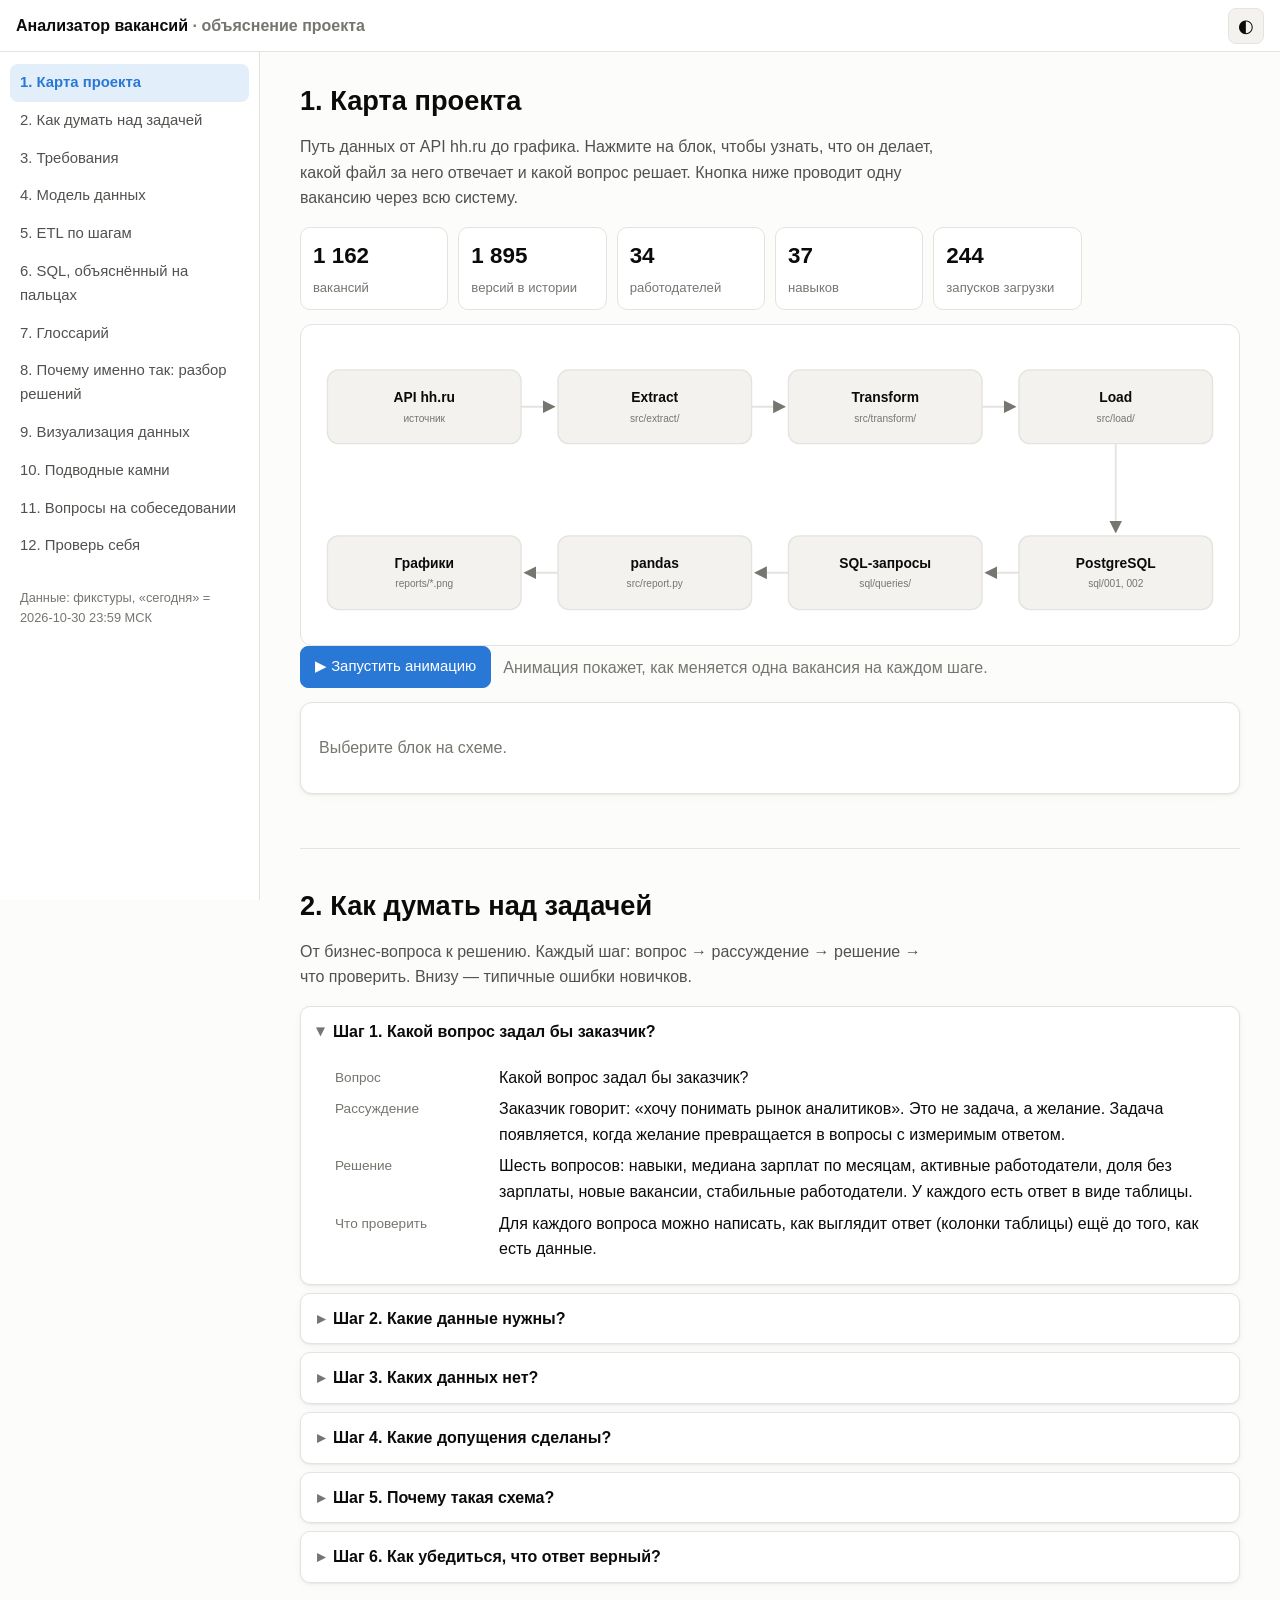
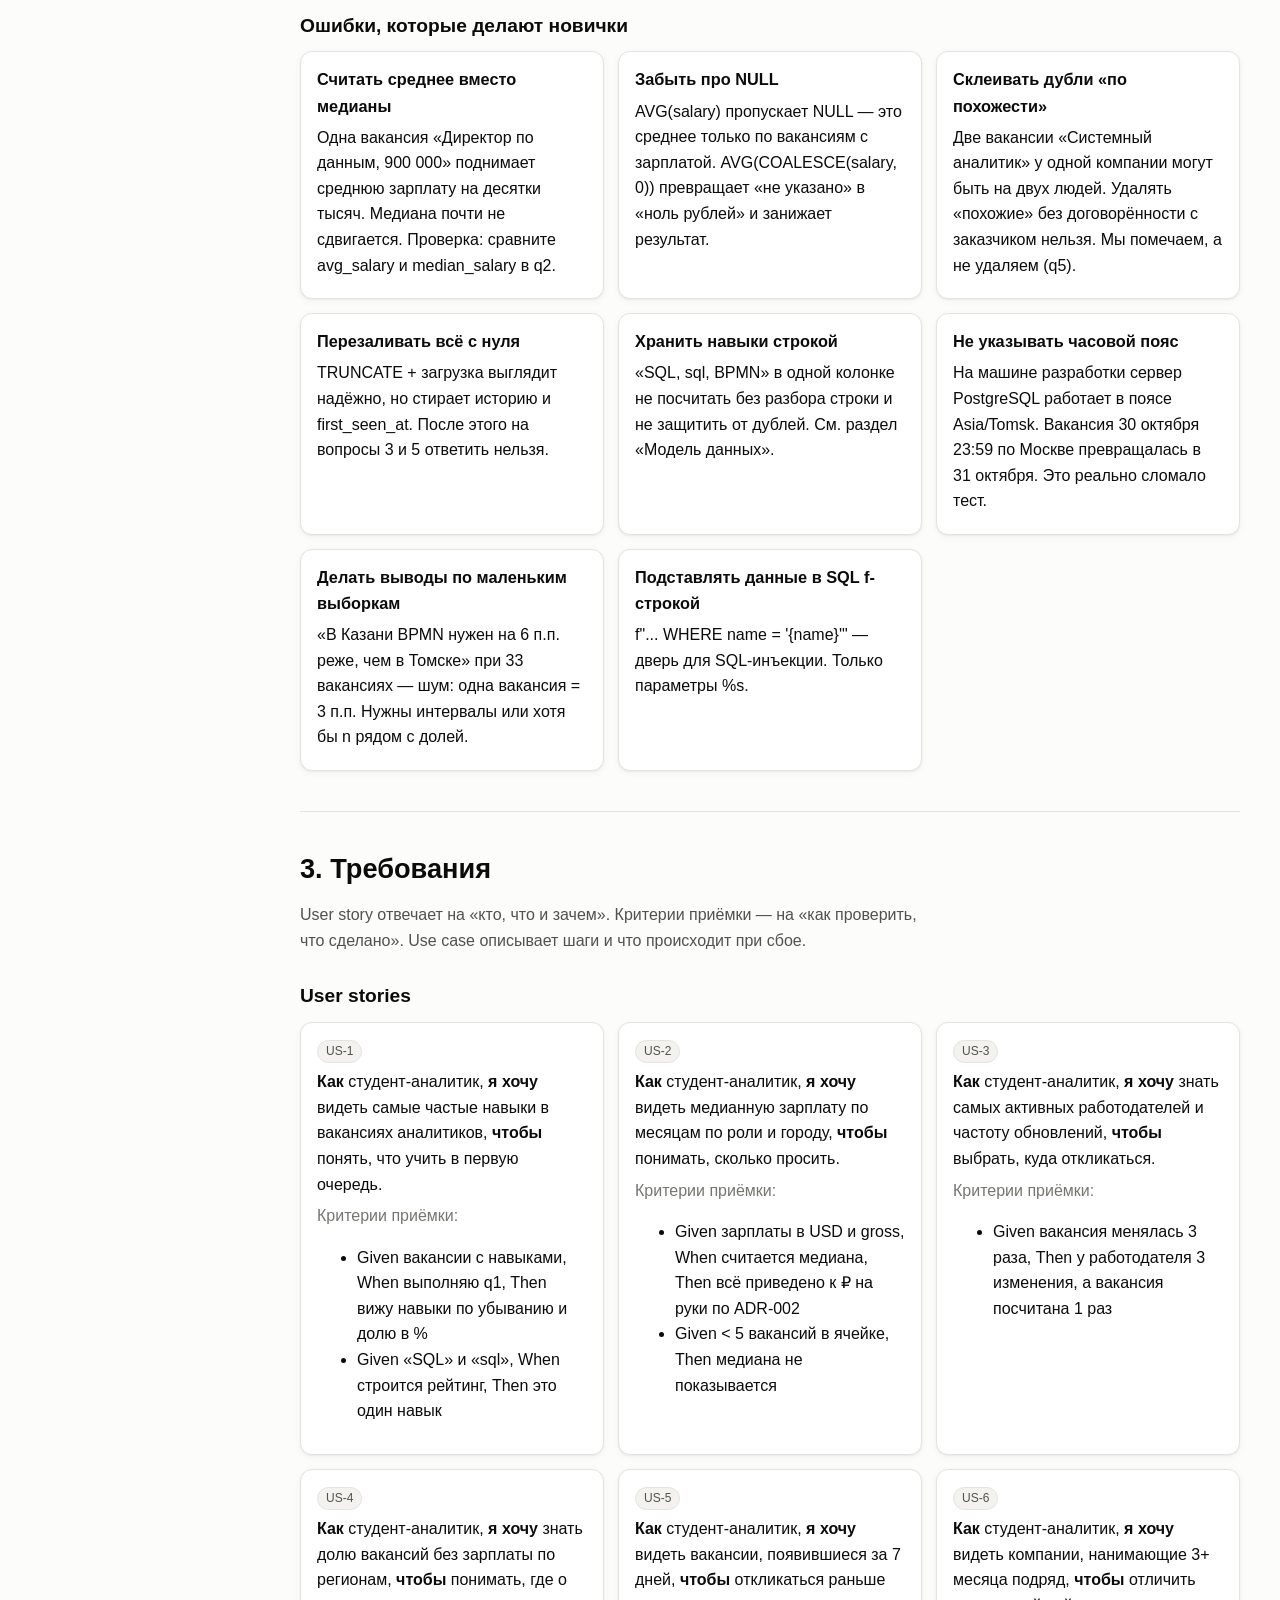
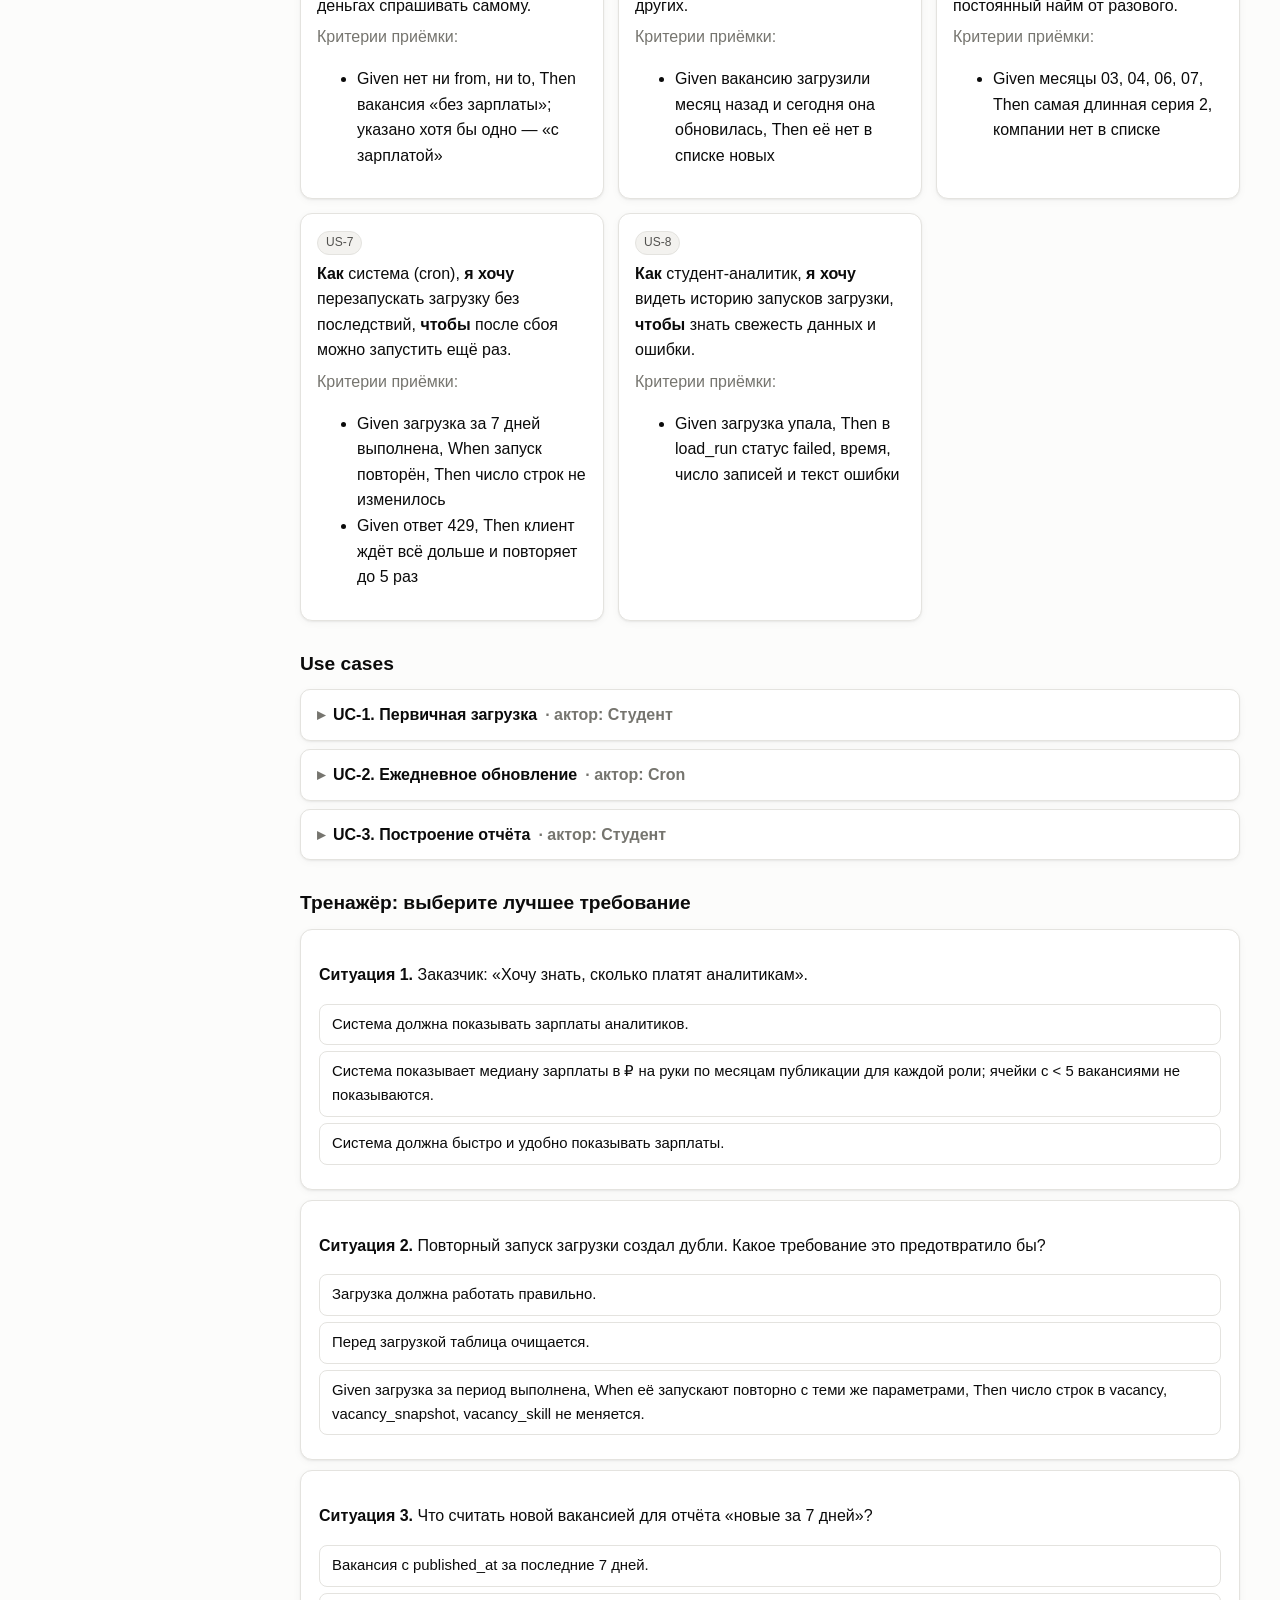
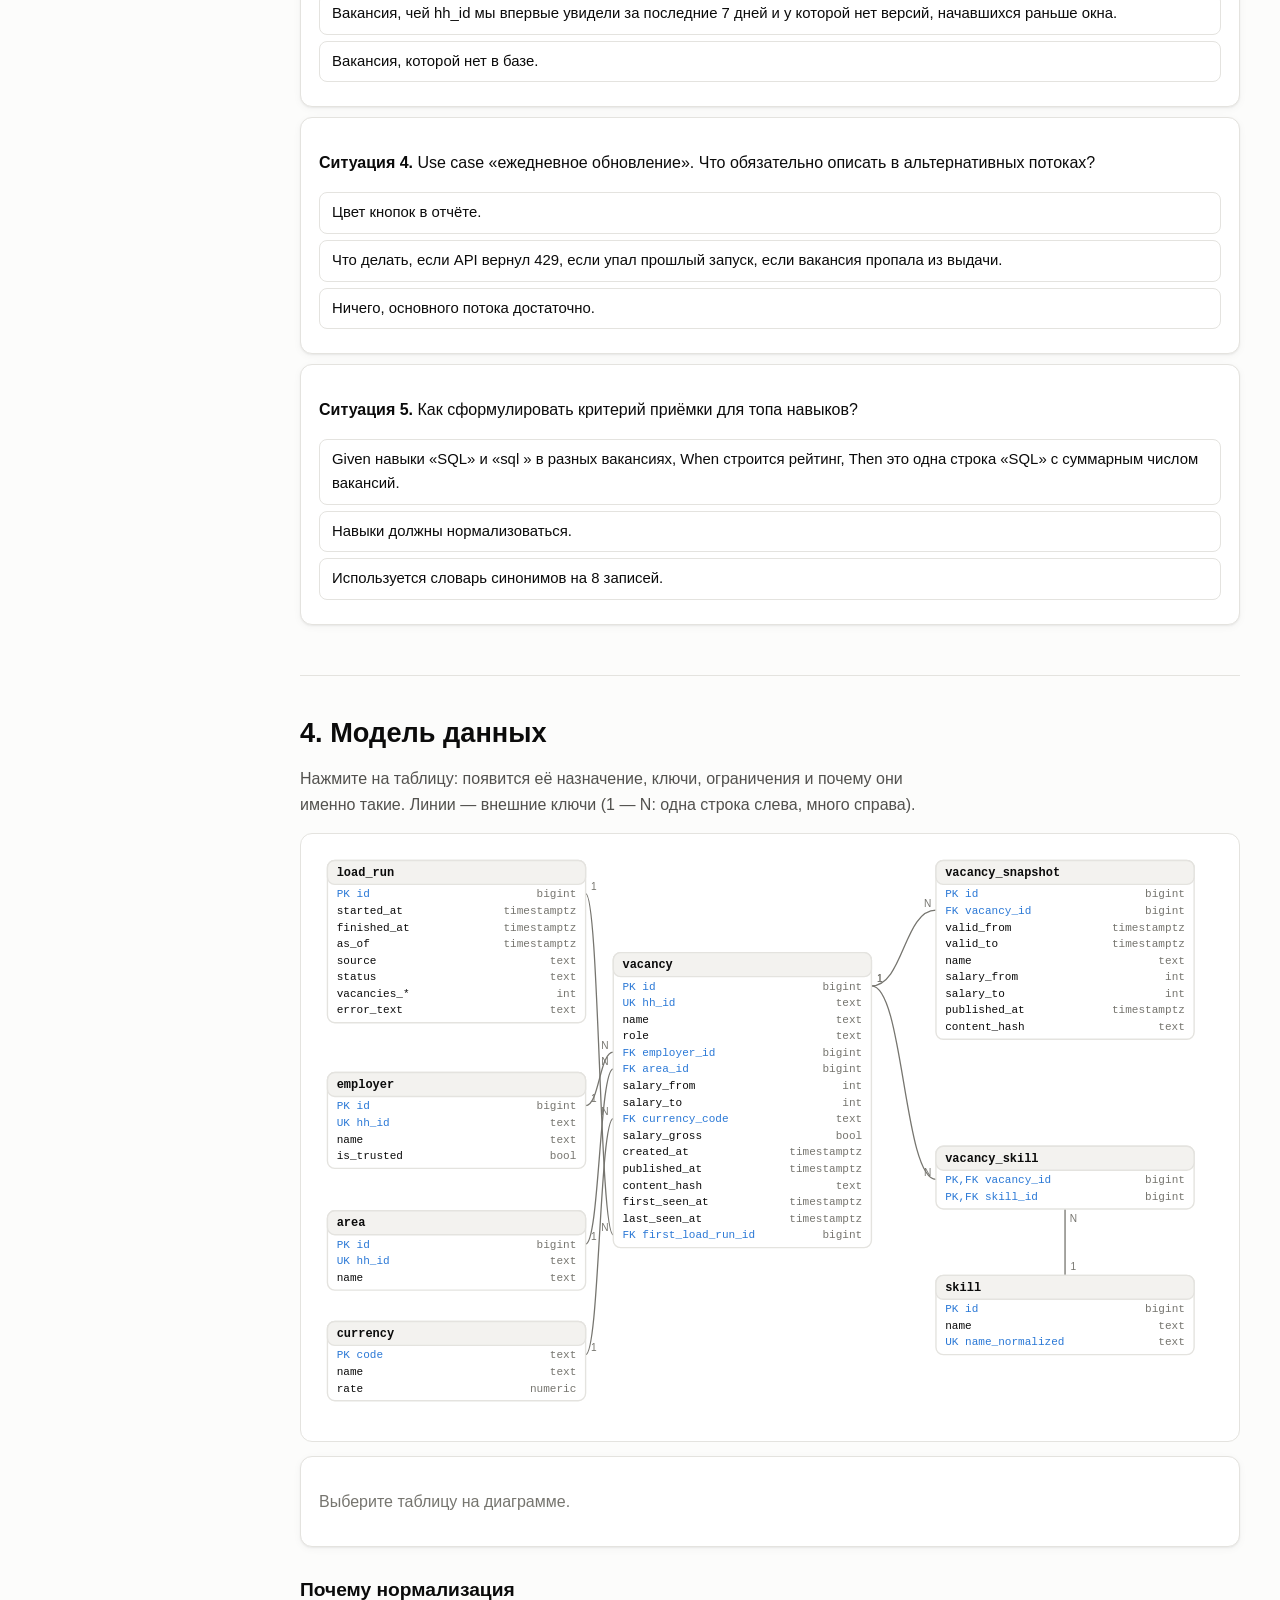
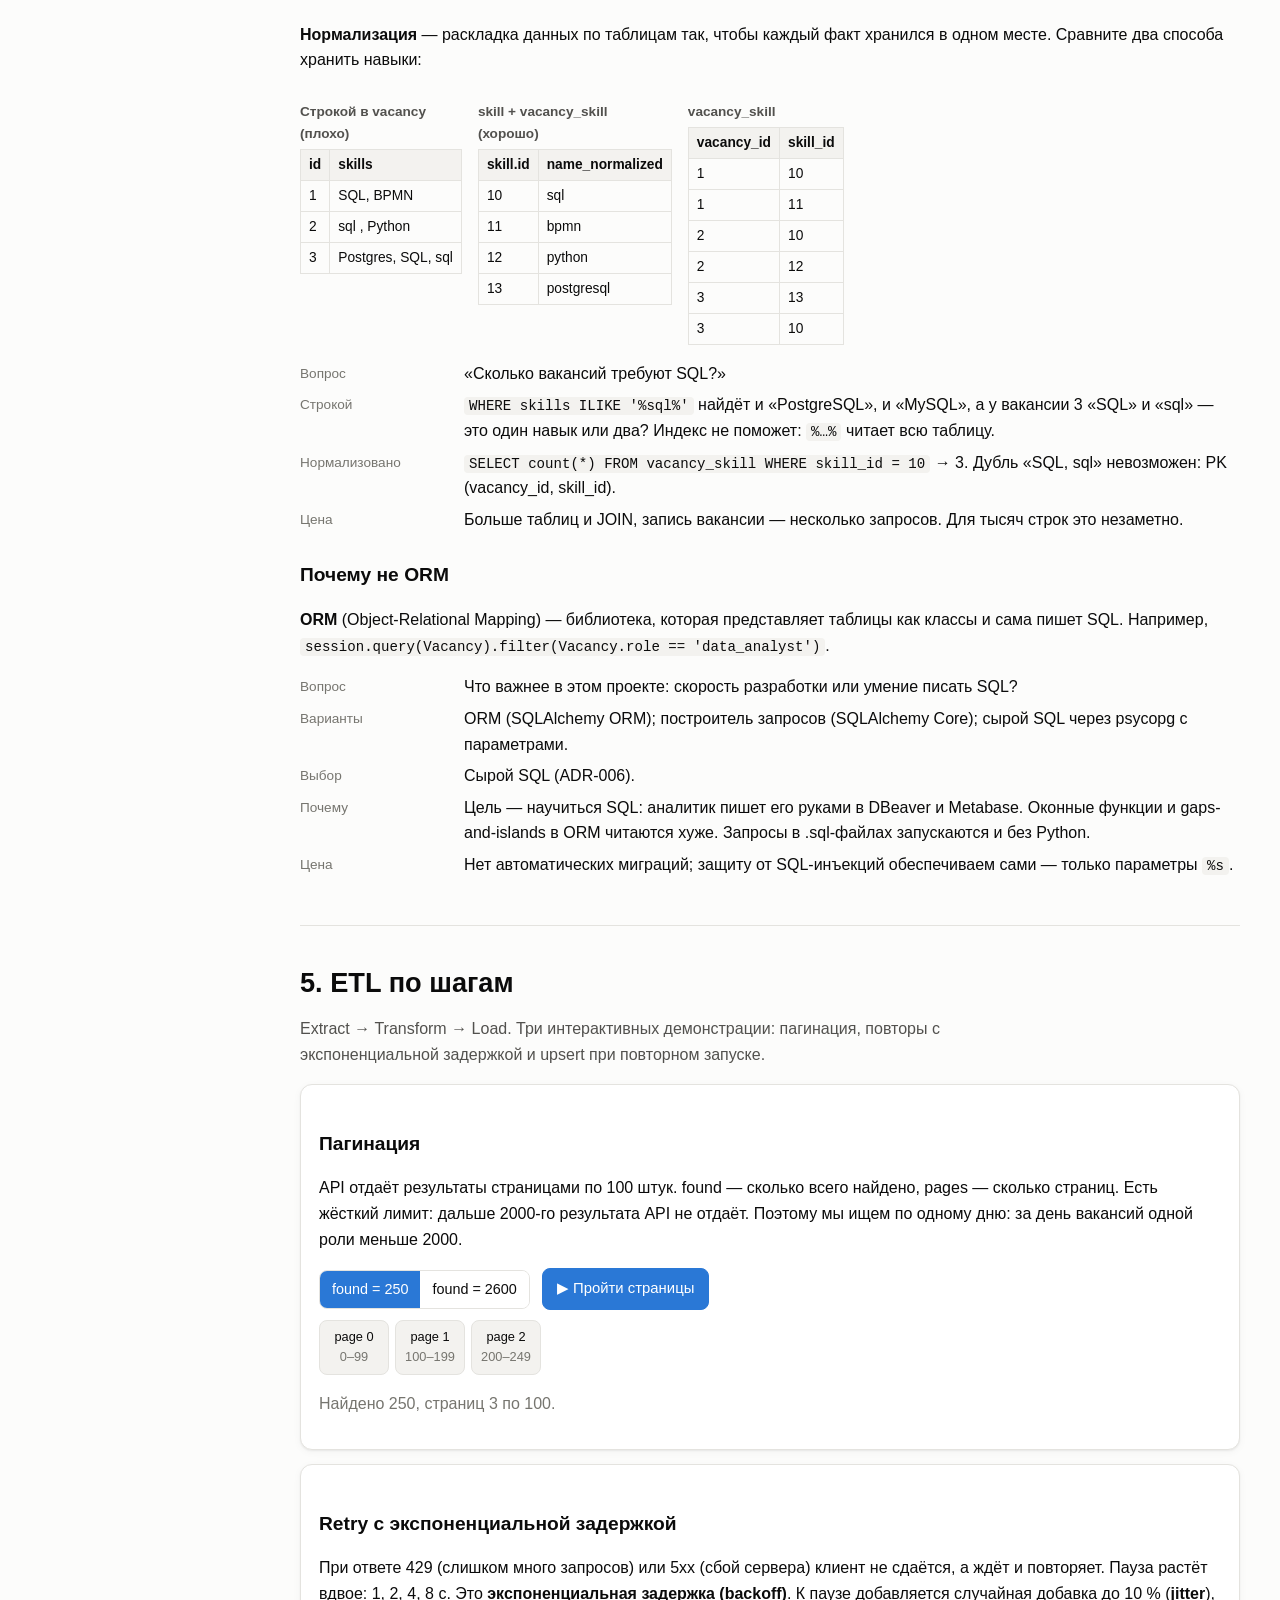
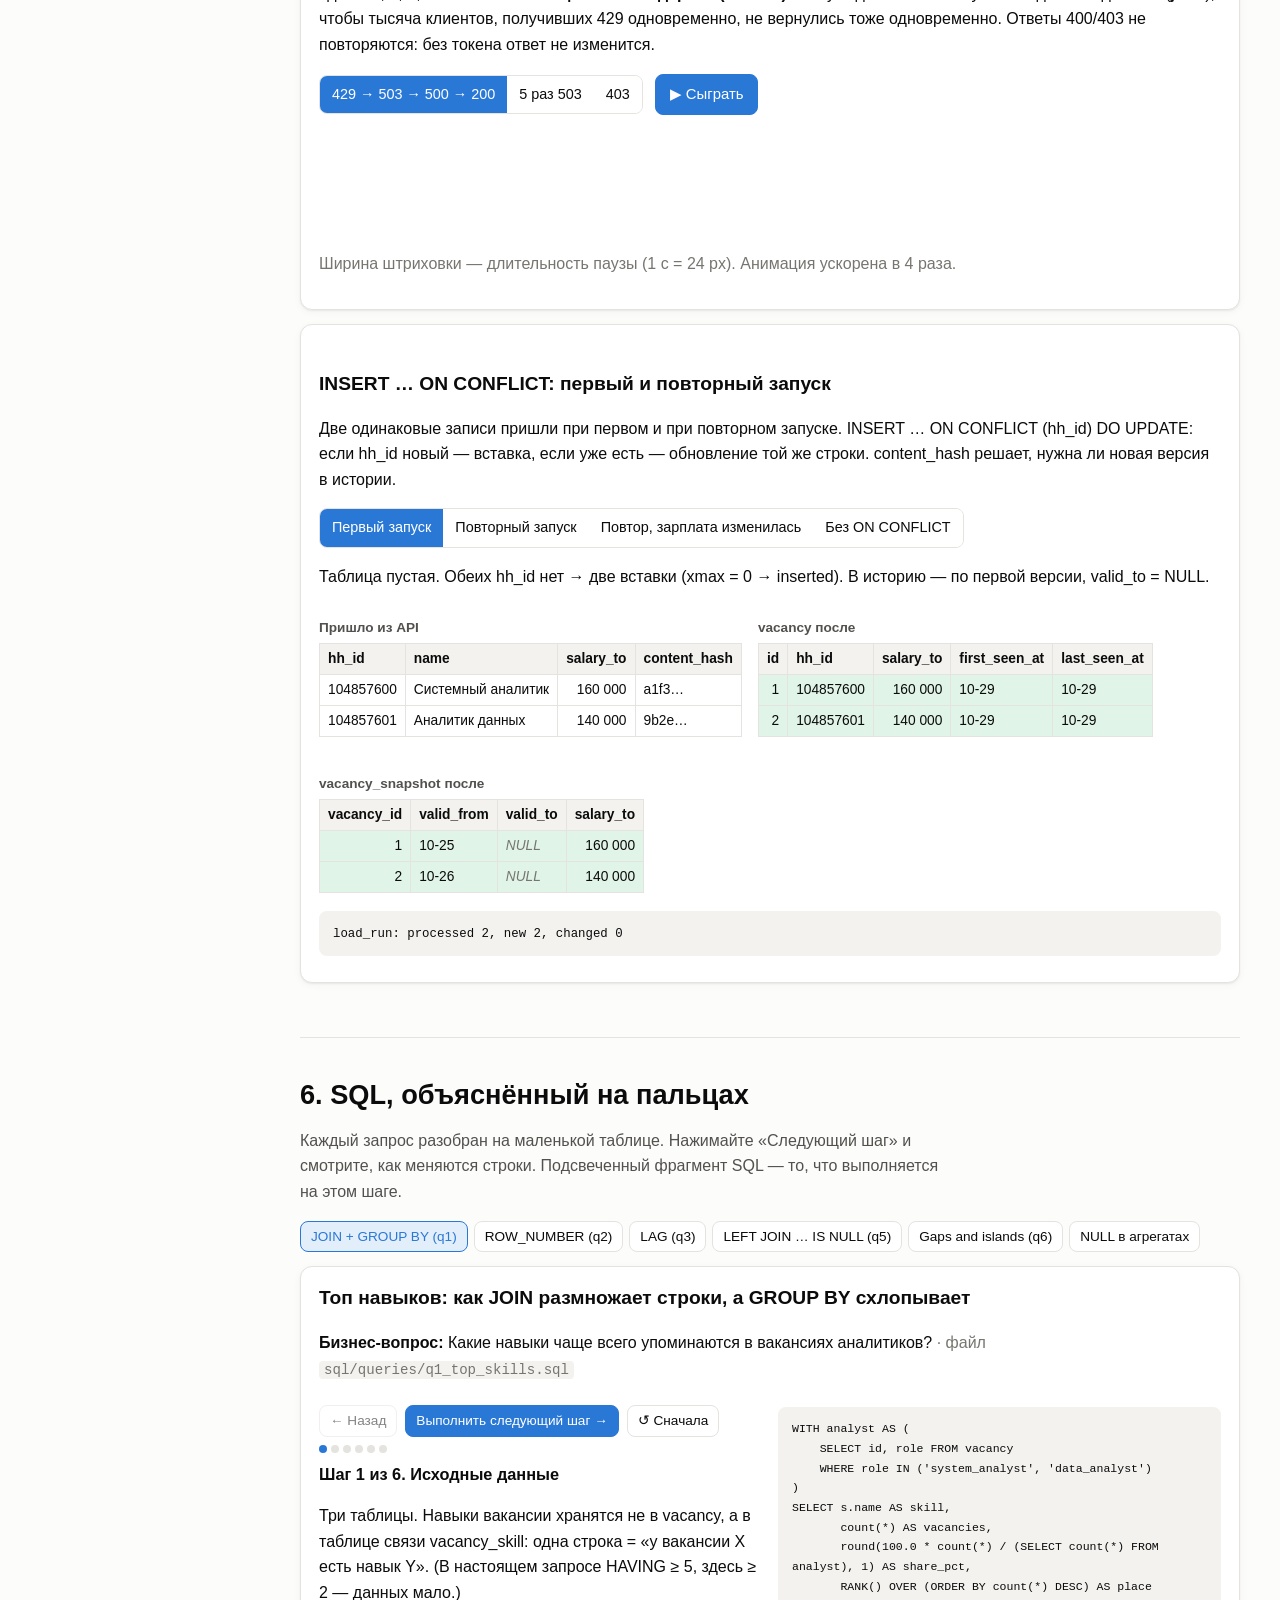
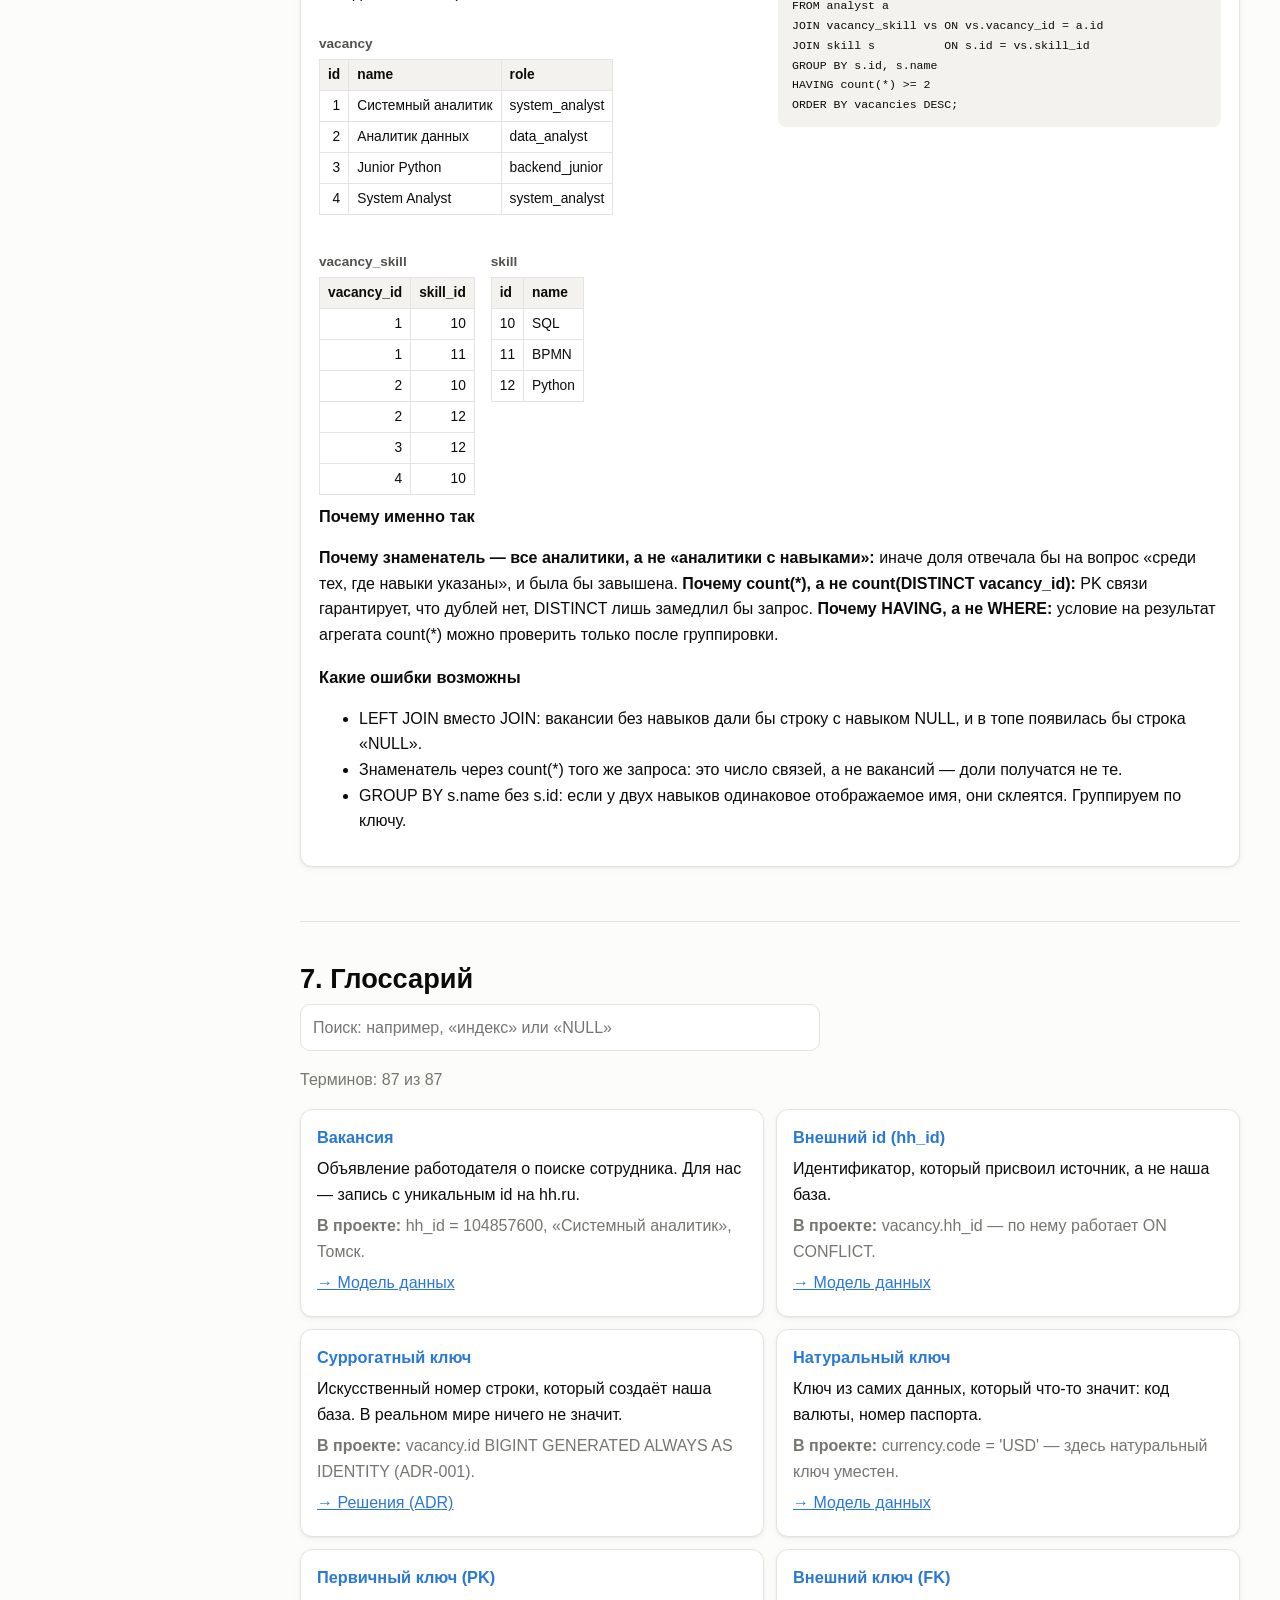
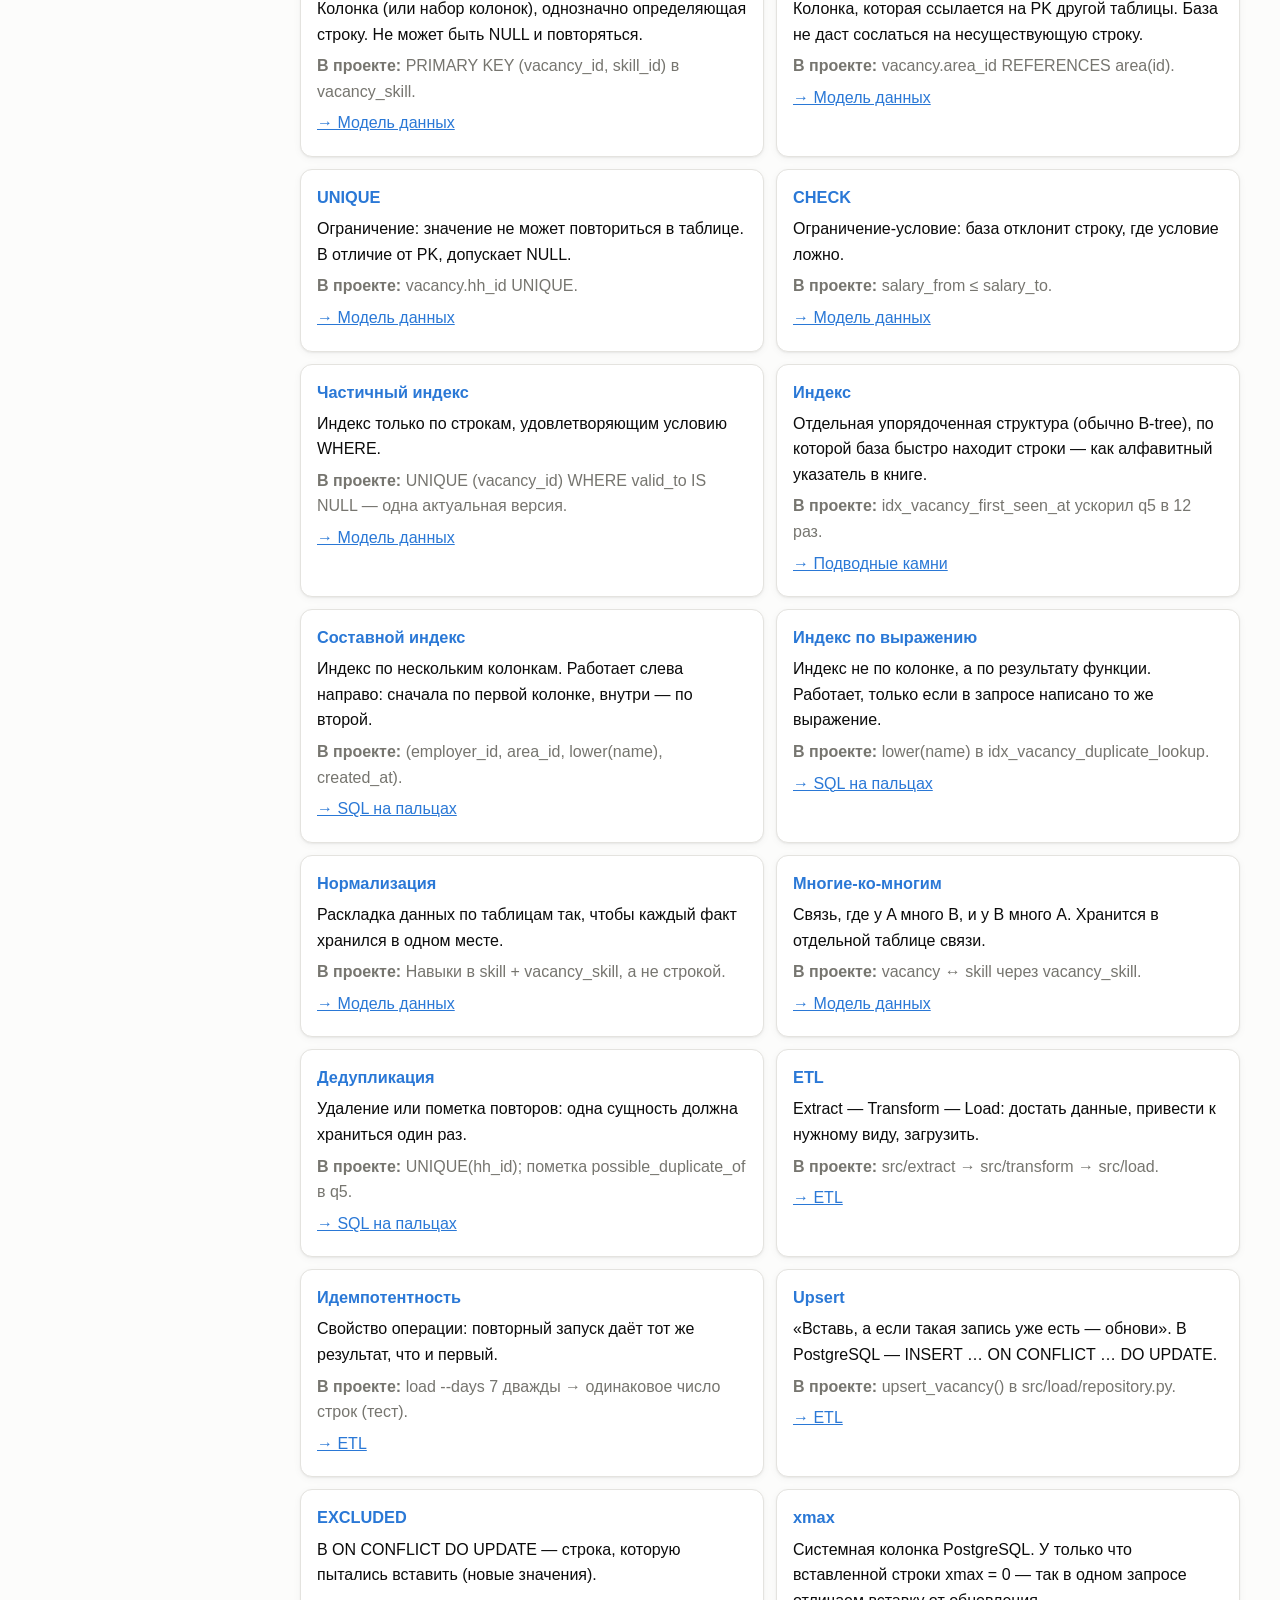
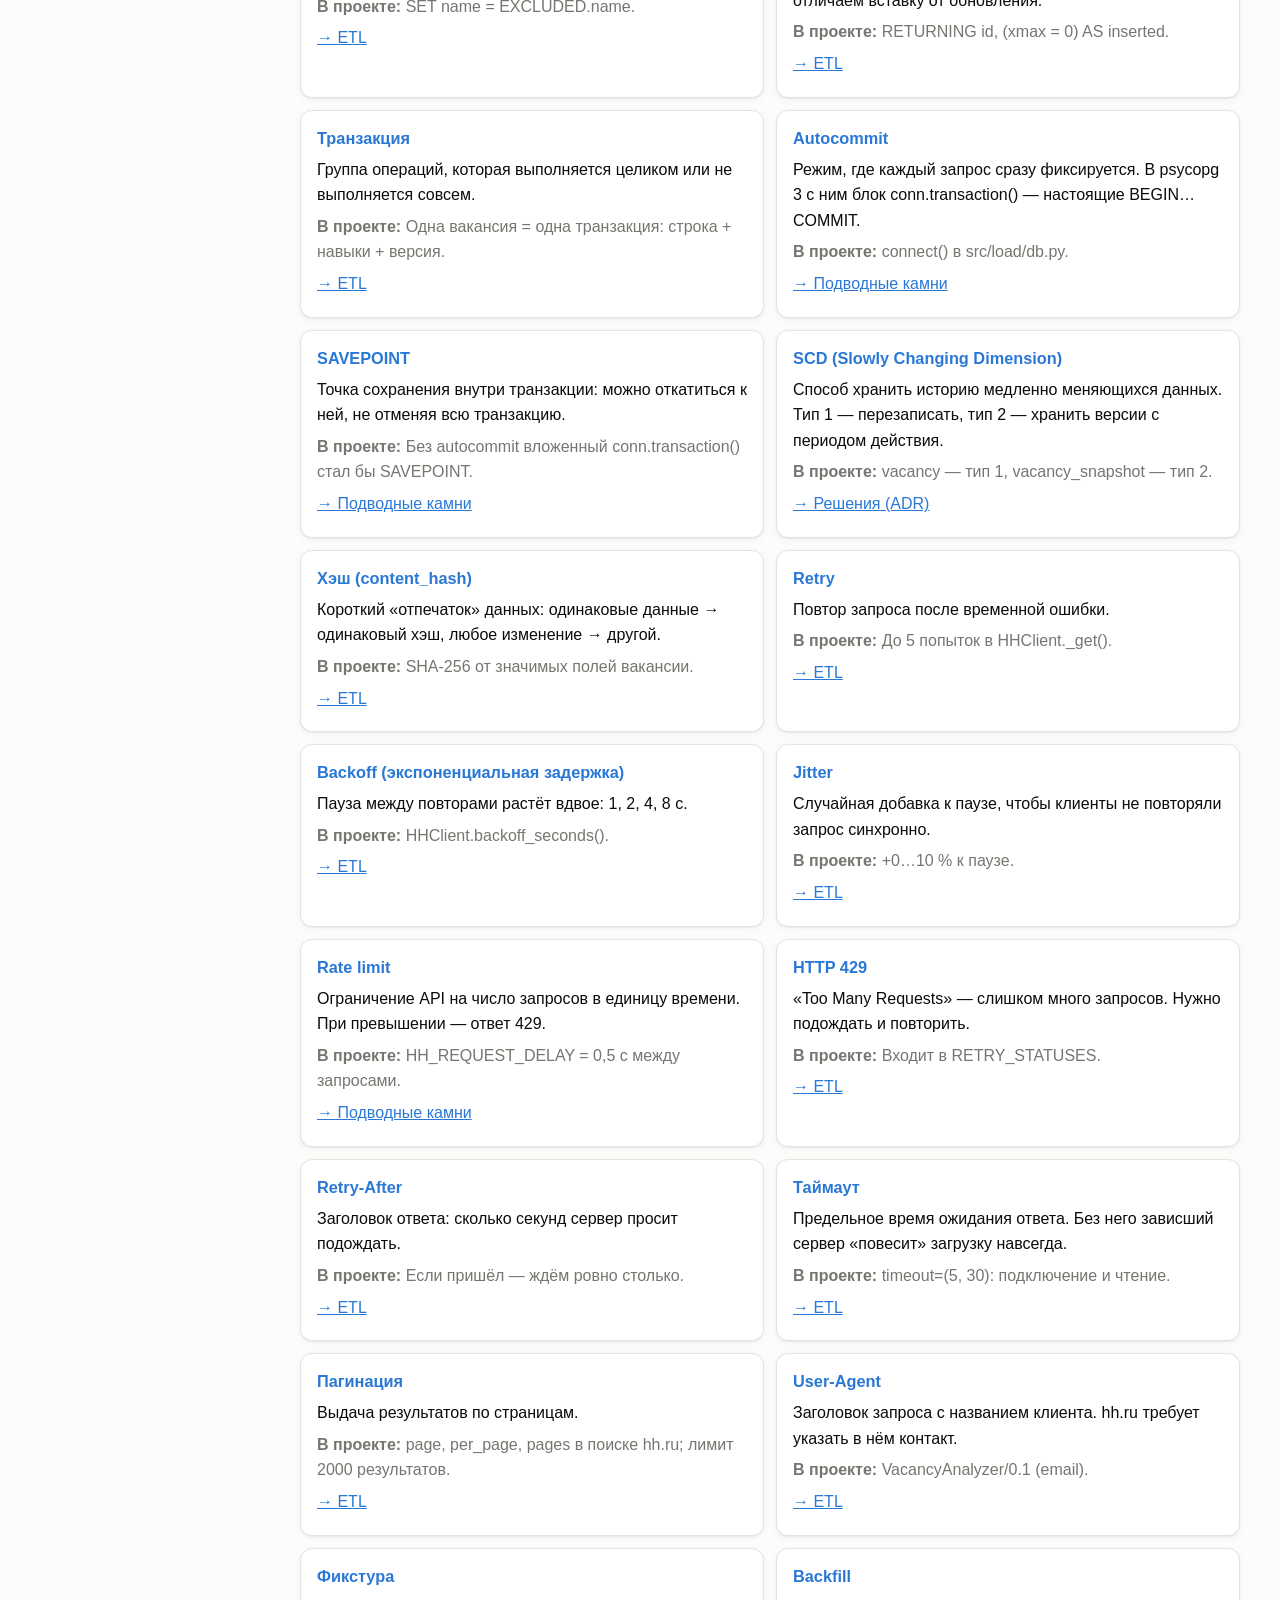
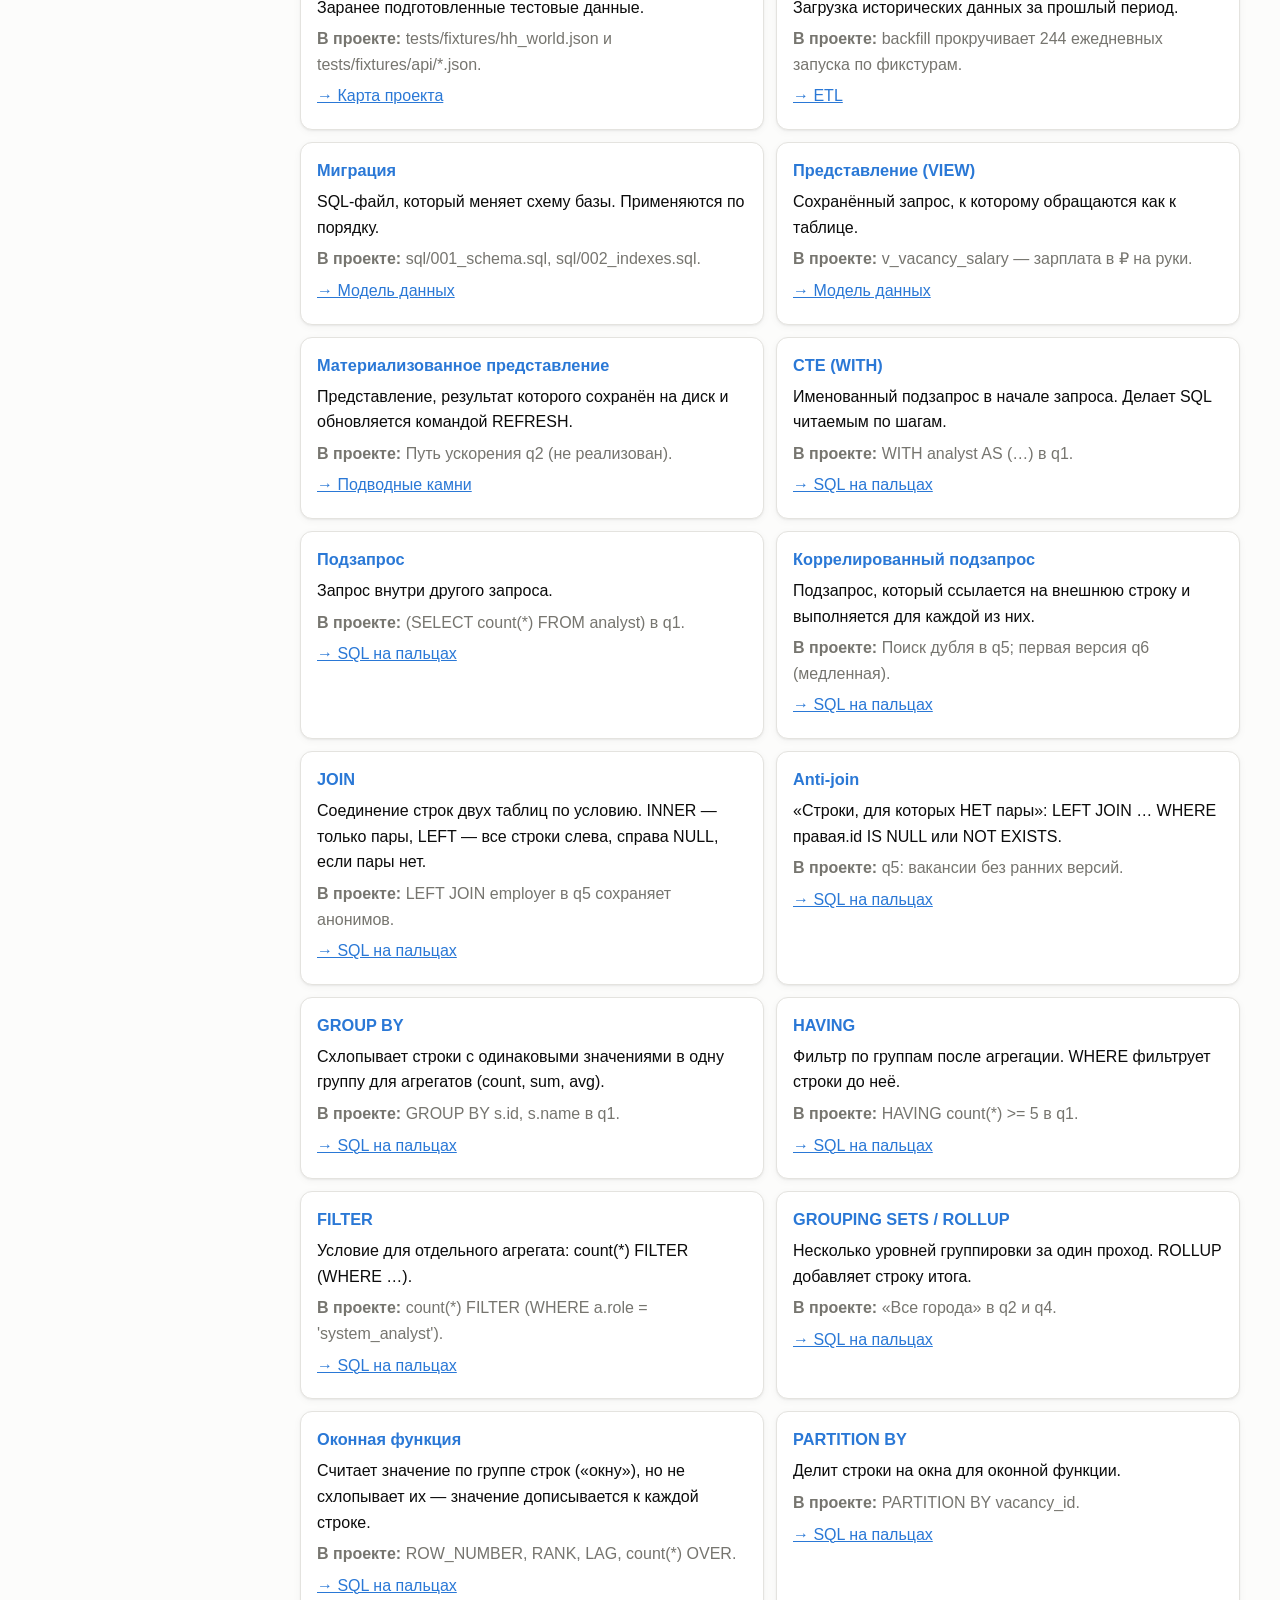
==== explainer/index.html @ a9e5d1d3 "Этап 6: интерактивный сайт-объяснение (12 разделов) и его проверка через Playwright" ====
<!doctype html>
<html lang="ru">
<head>
<meta charset="utf-8">
<meta name="viewport" content="width=device-width, initial-scale=1">
<title>Анализатор вакансий</title>
<meta name="description" content="Интерактивное объяснение учебного проекта: от бизнес-вопроса до SQL и графиков">
<link rel="stylesheet" href="styles.css">
</head>
<body>
<!-- Сайт работает при открытии файла (file://): никаких fetch, модулей и внешних библиотек.
     Скрипты подключены обычными тегами в конце body. -->
<header class="topbar">
  <button class="nav-toggle" id="navToggle" aria-label="Открыть меню" aria-expanded="false">☰</button>
  <div class="brand">Анализатор вакансий <span class="muted">· объяснение проекта</span></div>
  <button class="theme-toggle" id="themeToggle" aria-label="Переключить тему">◐</button>
</header>

<nav class="sidebar" id="sidebar" aria-label="Разделы">
  <ol id="navList"></ol>
  <p class="sidebar-note">Данные: фикстуры, «сегодня» = <span id="asOf">—</span></p>
</nav>

<main id="main">
  <section id="map" class="section">
    <h1>1. Карта проекта</h1>
    <p class="lead">Путь данных от API hh.ru до графика. Нажмите на блок, чтобы узнать, что он делает, какой файл за него отвечает и какой вопрос решает. Кнопка ниже проводит одну вакансию через всю систему.</p>
    <div class="stats" id="stats"></div>
    <div class="map-wrap">
      <svg id="mapSvg" viewBox="0 0 1000 330" role="img" aria-label="Схема потока данных"></svg>
    </div>
    <div class="row gap">
      <button class="btn primary" id="animBtn">▶ Запустить анимацию</button>
      <span class="muted" id="animCaption">Анимация покажет, как меняется одна вакансия на каждом шаге.</span>
    </div>
    <div class="panel" id="mapDetails"><p class="muted">Выберите блок на схеме.</p></div>
  </section>

  <section id="thinking" class="section">
    <h1>2. Как думать над задачей</h1>
    <p class="lead">От бизнес-вопроса к решению. Каждый шаг: вопрос → рассуждение → решение → что проверить. Внизу — типичные ошибки новичков.</p>
    <div id="thinkingSteps"></div>
    <h2>Ошибки, которые делают новички</h2>
    <div id="mistakes" class="cards"></div>
  </section>

  <section id="requirements" class="section">
    <h1>3. Требования</h1>
    <p class="lead">User story отвечает на «кто, что и зачем». Критерии приёмки — на «как проверить, что сделано». Use case описывает шаги и что происходит при сбое.</p>
    <h2>User stories</h2>
    <div id="stories" class="cards"></div>
    <h2>Use cases</h2>
    <div id="usecases"></div>
    <h2>Тренажёр: выберите лучшее требование</h2>
    <div id="reqQuiz"></div>
  </section>

  <section id="model" class="section">
    <h1>4. Модель данных</h1>
    <p class="lead">Нажмите на таблицу: появится её назначение, ключи, ограничения и почему они именно такие. Линии — внешние ключи (1 — N: одна строка слева, много справа).</p>
    <div class="er-wrap"><svg id="erSvg" viewBox="0 0 1000 640" role="img" aria-label="ER-диаграмма"></svg></div>
    <div class="panel" id="erDetails"><p class="muted">Выберите таблицу на диаграмме.</p></div>
    <div id="modelExtra"></div>
  </section>

  <section id="etl" class="section">
    <h1>5. ETL по шагам</h1>
    <p class="lead">Extract → Transform → Load. Три интерактивных демонстрации: пагинация, повторы с экспоненциальной задержкой и upsert при повторном запуске.</p>
    <div id="etlDemos"></div>
  </section>

  <section id="sql" class="section">
    <h1>6. SQL, объяснённый на пальцах</h1>
    <p class="lead">Каждый запрос разобран на маленькой таблице. Нажимайте «Следующий шаг» и смотрите, как меняются строки. Подсвеченный фрагмент SQL — то, что выполняется на этом шаге.</p>
    <div class="tabs" id="sqlTabs" role="tablist"></div>
    <div id="sqlLesson"></div>
  </section>

  <section id="glossary" class="section">
    <h1>7. Глоссарий</h1>
    <input type="search" id="glossarySearch" class="search" placeholder="Поиск: например, «индекс» или «NULL»" aria-label="Поиск по глоссарию">
    <p class="muted" id="glossaryCount"></p>
    <div id="glossaryList" class="glossary"></div>
  </section>

  <section id="decisions" class="section">
    <h1>8. Почему именно так: разбор решений</h1>
    <p class="lead">Все ADR (Architecture Decision Record) проекта. Кнопка «Альтернатива» показывает, что было бы при другом выборе.</p>
    <div id="adrList"></div>
  </section>

  <section id="charts" class="section">
    <h1>9. Визуализация данных</h1>
    <p class="lead">Графики нарисованы вручную в SVG по результатам SQL-запросов (файл <code>data.js</code>). Наведите курсор на элемент, чтобы увидеть точное значение.</p>
    <div id="chartList"></div>
  </section>

  <section id="pitfalls" class="section">
    <h1>10. Подводные камни</h1>
    <p class="lead">Реальные проблемы этого проекта. Для каждой: как бы её обнаружил аналитик, как проверить и что сделано. Отмеченные «встретилось» — случились во время разработки.</p>
    <div id="pitfallList" class="cards"></div>
  </section>

  <section id="interview" class="section">
    <h1>11. Вопросы на собеседовании</h1>
    <p class="lead">Вопросы, которые вероятно зададут по проекту. Сначала ответьте сами вслух, потом раскройте ответ.</p>
    <div class="row gap wrap" id="interviewFilters"></div>
    <div id="interviewList"></div>
  </section>

  <section id="selfcheck" class="section">
    <h1>12. Проверь себя</h1>
    <p class="lead">Три уровня: термины, рассуждения, задачи на SQL. После ответа — объяснение, почему каждый вариант верен или неверен.</p>
    <div class="score" id="quizScore"></div>
    <div id="quizList"></div>
    <h2>Задачи: напишите запрос</h2>
    <div id="taskList"></div>
  </section>

  <footer class="footer muted">Учебный проект. Данные синтетические (scripts/generate_fixtures.py, seed=42), в формате API hh.ru.</footer>
</main>

<div class="tooltip" id="tooltip" role="tooltip" hidden></div>

<script src="data.js"></script>
<script src="content-1.js"></script>
<script src="content-2.js"></script>
<script src="content-3.js"></script>
<script src="app.js"></script>
</body>
</html>
---- explainer/styles.css ----
/* Цвета — токены. Тёмная тема — отдельные значения тех же ролей, а не инверсия. */
:root {
  color-scheme: light;
  --bg: #fcfcfb;
  --surface: #ffffff;
  --surface-2: #f3f2ef;
  --border: #e4e3df;
  --text: #0b0b0b;
  --text-2: #52514e;
  --muted: #76756f;
  --accent: #2a78d6;
  --accent-soft: #e3eefb;
  --s1: #2a78d6;  /* системный аналитик */
  --s2: #eb6834;  /* аналитик данных */
  --s3: #1baf7a;  /* junior backend */
  --good: #0f7a3d;
  --good-soft: #e1f4e8;
  --bad: #c0362c;
  --bad-soft: #fbe4e2;
  --warn-soft: #fff3d6;
  --hl-a: #dcebfc;
  --hl-b: #fde3d6;
  --hl-c: #d9f3e8;
  --hl-d: #efe6fb;
  --code-bg: #f3f2ef;
  --shadow: 0 1px 2px rgba(0,0,0,.06), 0 2px 8px rgba(0,0,0,.04);
}
@media (prefers-color-scheme: dark) {
  :root:not([data-theme="light"]) {
    color-scheme: dark;
    --bg: #141413; --surface: #1c1c1b; --surface-2: #262624; --border: #3a3936;
    --text: #f0efec; --text-2: #c3c2b7; --muted: #9a998f;
    --accent: #3987e5; --accent-soft: #1d2f47;
    --s1: #3987e5; --s2: #d95926; --s3: #199e70;
    --good: #4cc27c; --good-soft: #17301f; --bad: #ef6b60; --bad-soft: #3a1c1a; --warn-soft: #3a2f12;
    --hl-a: #1d3350; --hl-b: #47271a; --hl-c: #143a2b; --hl-d: #2f2547;
    --code-bg: #232321; --shadow: none;
  }
}
:root[data-theme="dark"] {
  color-scheme: dark;
  --bg: #141413; --surface: #1c1c1b; --surface-2: #262624; --border: #3a3936;
  --text: #f0efec; --text-2: #c3c2b7; --muted: #9a998f;
  --accent: #3987e5; --accent-soft: #1d2f47;
  --s1: #3987e5; --s2: #d95926; --s3: #199e70;
  --good: #4cc27c; --good-soft: #17301f; --bad: #ef6b60; --bad-soft: #3a1c1a; --warn-soft: #3a2f12;
  --hl-a: #1d3350; --hl-b: #47271a; --hl-c: #143a2b; --hl-d: #2f2547;
  --code-bg: #232321; --shadow: none;
}

* { box-sizing: border-box; }
html { scroll-behavior: smooth; scroll-padding-top: 64px; }
body {
  margin: 0; background: var(--bg); color: var(--text);
  font: 16px/1.6 -apple-system, BlinkMacSystemFont, "Segoe UI", Roboto, "Helvetica Neue", Arial, sans-serif;
}
code, pre { font-family: ui-monospace, "SF Mono", Menlo, Consolas, monospace; font-size: .88em; }
code { background: var(--code-bg); padding: 1px 5px; border-radius: 4px; }
pre { background: var(--code-bg); padding: 12px 14px; border-radius: 8px; overflow-x: auto; line-height: 1.5; margin: 10px 0; }
pre code { background: none; padding: 0; }
a { color: var(--accent); }
h1 { font-size: 1.7rem; line-height: 1.25; margin: 0 0 8px; }
h2 { font-size: 1.2rem; margin: 28px 0 10px; }
h3 { font-size: 1.02rem; margin: 0 0 6px; }
.lead { color: var(--text-2); max-width: 72ch; }
.muted { color: var(--muted); }
.row { display: flex; align-items: center; }
.gap { gap: 12px; }
.wrap { flex-wrap: wrap; }

/* Каркас */
.topbar {
  position: fixed; inset: 0 0 auto 0; height: 52px; z-index: 30;
  display: flex; align-items: center; gap: 12px; padding: 0 16px;
  background: var(--surface); border-bottom: 1px solid var(--border);
}
.brand { font-weight: 650; flex: 1; white-space: nowrap; overflow: hidden; text-overflow: ellipsis; }
.nav-toggle, .theme-toggle {
  border: 1px solid var(--border); background: var(--surface-2); color: var(--text);
  border-radius: 8px; width: 36px; height: 36px; cursor: pointer; font-size: 18px;
}
.nav-toggle { display: none; }
.sidebar {
  position: fixed; top: 52px; bottom: 0; left: 0; width: 260px; overflow-y: auto; z-index: 20;
  background: var(--surface); border-right: 1px solid var(--border); padding: 12px 10px;
}
.sidebar ol { list-style: none; margin: 0; padding: 0; }
.sidebar a {
  display: block; padding: 7px 10px; border-radius: 8px; color: var(--text-2);
  text-decoration: none; font-size: .93rem;
}
.sidebar a:hover { background: var(--surface-2); color: var(--text); }
.sidebar a.active { background: var(--accent-soft); color: var(--accent); font-weight: 600; }
.sidebar-note { font-size: .8rem; color: var(--muted); padding: 10px; }
main { margin-left: 260px; padding: 76px 40px 40px; max-width: 1180px; }
.section { padding: 8px 0 40px; border-bottom: 1px solid var(--border); margin-bottom: 32px; }
.footer { padding: 20px 0; font-size: .85rem; }

@media (max-width: 860px) {
  .nav-toggle { display: inline-block; }
  .sidebar { transform: translateX(-100%); transition: transform .2s; width: 280px; box-shadow: var(--shadow); }
  .sidebar.open { transform: none; }
  main { margin-left: 0; padding: 72px 16px 32px; }
  h1 { font-size: 1.4rem; }
}

/* Компоненты */
.btn {
  border: 1px solid var(--border); background: var(--surface); color: var(--text);
  border-radius: 8px; padding: 8px 14px; cursor: pointer; font: inherit; font-size: .93rem;
}
.btn:hover { background: var(--surface-2); }
.btn:disabled { opacity: .5; cursor: default; }
.btn.primary { background: var(--accent); border-color: var(--accent); color: #fff; }
.btn.primary:hover { filter: brightness(1.08); }
.btn.small { padding: 4px 10px; font-size: .85rem; }
.btn.active { background: var(--accent-soft); border-color: var(--accent); color: var(--accent); }
.panel {
  background: var(--surface); border: 1px solid var(--border); border-radius: 12px;
  padding: 16px 18px; margin: 14px 0; box-shadow: var(--shadow);
}
.cards { display: grid; grid-template-columns: repeat(auto-fill, minmax(300px, 1fr)); gap: 14px; }
.card {
  background: var(--surface); border: 1px solid var(--border); border-radius: 12px;
  padding: 14px 16px; box-shadow: var(--shadow); min-width: 0;
}
.card p { margin: 6px 0; }
.tag {
  display: inline-block; font-size: .75rem; padding: 1px 8px; border-radius: 99px;
  background: var(--surface-2); color: var(--text-2); margin-right: 4px; border: 1px solid var(--border);
}
.tag.trap { background: var(--bad-soft); color: var(--bad); border-color: transparent; }
.tag.met { background: var(--warn-soft); color: var(--text); border-color: transparent; }
.stats { display: grid; grid-template-columns: repeat(auto-fill, minmax(140px, 1fr)); gap: 10px; margin: 14px 0; }
.stat { background: var(--surface); border: 1px solid var(--border); border-radius: 10px; padding: 10px 12px; }
.stat b { display: block; font-size: 1.4rem; }
.stat span { color: var(--muted); font-size: .82rem; }

/* «Вопрос → варианты → выбор → почему» */
.qvcw { display: grid; grid-template-columns: 150px 1fr; gap: 6px 14px; margin: 8px 0; }
.qvcw dt { color: var(--muted); font-size: .85rem; padding-top: 2px; }
.qvcw dd { margin: 0; }
@media (max-width: 600px) { .qvcw { grid-template-columns: 1fr; } .qvcw dt { padding-top: 6px; } }

details.acc {
  background: var(--surface); border: 1px solid var(--border); border-radius: 10px;
  margin: 8px 0; box-shadow: var(--shadow);
}
details.acc > summary {
  cursor: pointer; padding: 12px 16px; font-weight: 600; list-style: none; display: flex; gap: 8px; align-items: baseline;
}
details.acc > summary::-webkit-details-marker { display: none; }
details.acc > summary::before { content: "▸"; color: var(--muted); transition: transform .15s; }
details.acc[open] > summary::before { transform: rotate(90deg); }
details.acc > .acc-body { padding: 0 16px 14px 34px; }

/* Схемы */
.map-wrap, .er-wrap { background: var(--surface); border: 1px solid var(--border); border-radius: 12px; padding: 8px; overflow-x: auto; }
.map-wrap svg { min-width: 640px; width: 100%; height: auto; display: block; }
.er-wrap svg { min-width: 760px; width: 100%; height: auto; display: block; }
.node rect { fill: var(--surface-2); stroke: var(--border); stroke-width: 1.5; transition: fill .15s; }
.node text { fill: var(--text); font-size: 15px; font-weight: 600; pointer-events: none; }
.node .sub { fill: var(--muted); font-size: 11px; font-weight: 400; }
.node { cursor: pointer; }
.node:hover rect, .node:focus rect { stroke: var(--accent); }
.node.active rect { fill: var(--accent-soft); stroke: var(--accent); stroke-width: 2; }
.node.pulse rect { fill: var(--accent-soft); stroke: var(--accent); }
.edge { stroke: var(--border); stroke-width: 2; fill: none; }
.edge-arrow { fill: var(--muted); }
.packet { fill: var(--s2); stroke: var(--surface); stroke-width: 2; }
.er-table rect.body { fill: var(--surface); stroke: var(--border); stroke-width: 1.5; }
.er-table rect.head { fill: var(--surface-2); stroke: var(--border); stroke-width: 1.5; }
.er-table text { fill: var(--text); font-size: 12px; font-family: ui-monospace, Menlo, monospace; }
.er-table text.title { font-weight: 700; font-size: 13px; }
.er-table text.key { fill: var(--accent); }
.er-table text.type { fill: var(--muted); }
.er-table { cursor: pointer; }
.er-table:hover rect.head, .er-table.active rect.head { fill: var(--accent-soft); stroke: var(--accent); }
.er-table.active rect.body { stroke: var(--accent); }
.er-link { stroke: var(--muted); stroke-width: 1.4; fill: none; }
.er-link.active { stroke: var(--accent); stroke-width: 2.4; }
.er-card { fill: var(--muted); font-size: 11px; }

/* Таблицы данных */
.tbl-wrap { overflow-x: auto; margin: 8px 0; }
table.data { border-collapse: collapse; font-size: .86rem; min-width: 100%; }
table.data caption { text-align: left; font-weight: 600; padding: 4px 0; color: var(--text-2); font-size: .85rem; }
table.data th, table.data td { border: 1px solid var(--border); padding: 4px 8px; text-align: left; white-space: nowrap; }
table.data th { background: var(--surface-2); font-weight: 600; }
table.data td.num { text-align: right; font-variant-numeric: tabular-nums; }
table.data td.null { color: var(--muted); font-style: italic; }
tr.hl-a td { background: var(--hl-a); }
tr.hl-b td { background: var(--hl-b); }
tr.hl-c td { background: var(--hl-c); }
tr.hl-d td { background: var(--hl-d); }
tr.dim td { opacity: .35; text-decoration: line-through; }
tr.new td { background: var(--good-soft); }
tr.upd td { background: var(--warn-soft); }
td.cell-hl { outline: 2px solid var(--accent); outline-offset: -2px; font-weight: 700; }
.tables-row { display: flex; gap: 16px; flex-wrap: wrap; align-items: flex-start; }
.tables-row > .tbl-wrap { flex: 0 1 auto; }

/* SQL-уроки */
.tabs { display: flex; flex-wrap: wrap; gap: 6px; margin: 10px 0 14px; }
.lesson-grid { display: grid; grid-template-columns: minmax(0, 1fr) minmax(0, 1fr); gap: 16px; }
@media (max-width: 1000px) { .lesson-grid { grid-template-columns: minmax(0, 1fr); } }
.sql-code .mark { background: var(--warn-soft); outline: 1px solid var(--s4, #eda100); border-radius: 3px; }
.stepper { display: flex; align-items: center; gap: 8px; flex-wrap: wrap; margin: 8px 0; }
.step-dots { display: flex; gap: 4px; }
.step-dots span { width: 8px; height: 8px; border-radius: 50%; background: var(--border); }
.step-dots span.on { background: var(--accent); }
.step-text { min-height: 3em; }

/* ETL */
.timeline { position: relative; display: flex; gap: 6px; align-items: flex-end; min-height: 120px; padding: 10px 0; overflow-x: auto; }
.tl-item { display: flex; flex-direction: column; align-items: center; gap: 4px; font-size: .78rem; flex: 0 0 auto; }
.tl-req { width: 54px; height: 34px; border-radius: 6px; display: grid; place-items: center; font-weight: 700; color: #fff; }
.tl-req.r429, .tl-req.r503, .tl-req.r500 { background: var(--bad); }
.tl-req.r200 { background: var(--good); }
.tl-wait { height: 10px; background: repeating-linear-gradient(45deg, var(--border), var(--border) 4px, transparent 4px, transparent 8px); border-radius: 4px; align-self: center; }
.pages { display: flex; gap: 6px; flex-wrap: wrap; margin: 10px 0; }
.page-box { width: 70px; padding: 6px; border: 1px solid var(--border); border-radius: 8px; text-align: center; font-size: .8rem; background: var(--surface-2); transition: background .2s; }
.page-box.done { background: var(--good-soft); border-color: var(--good); }
.page-box.cur { background: var(--accent-soft); border-color: var(--accent); }
.page-box.cut { background: var(--bad-soft); border-color: var(--bad); }
.seg { display: inline-flex; border: 1px solid var(--border); border-radius: 8px; overflow: hidden; }
.seg button { border: 0; background: var(--surface); color: var(--text); padding: 7px 12px; cursor: pointer; font: inherit; font-size: .9rem; }
.seg button.on { background: var(--accent); color: #fff; }

/* Глоссарий */
.search { width: 100%; max-width: 520px; padding: 10px 12px; border-radius: 10px; border: 1px solid var(--border); background: var(--surface); color: var(--text); font: inherit; }
.glossary { display: grid; grid-template-columns: repeat(auto-fill, minmax(320px, 1fr)); gap: 12px; margin-top: 10px; }
.glossary .card h3 { color: var(--accent); }
.glossary mark { background: var(--warn-soft); color: inherit; }

/* Тесты */
.quiz { margin: 10px 0; }
.quiz .opts { display: grid; gap: 6px; margin: 8px 0; }
.quiz .opt {
  text-align: left; border: 1px solid var(--border); background: var(--surface); color: var(--text);
  border-radius: 8px; padding: 8px 12px; cursor: pointer; font: inherit; font-size: .93rem;
}
.quiz .opt:hover:not(:disabled) { border-color: var(--accent); }
.quiz .opt.right { background: var(--good-soft); border-color: var(--good); }
.quiz .opt.wrong { background: var(--bad-soft); border-color: var(--bad); }
.quiz .opt:disabled { cursor: default; }
.explain { font-size: .9rem; color: var(--text-2); border-left: 3px solid var(--border); padding-left: 10px; margin: 4px 0; }
.explain.ok { border-color: var(--good); }
.explain.no { border-color: var(--bad); }
.score { position: sticky; top: 60px; z-index: 5; display: inline-block; background: var(--surface); border: 1px solid var(--border); border-radius: 99px; padding: 4px 14px; font-weight: 600; }
.level { font-size: .75rem; text-transform: uppercase; letter-spacing: .04em; color: var(--muted); }

/* Графики */
.chart-card { background: var(--surface); border: 1px solid var(--border); border-radius: 12px; padding: 16px; margin: 16px 0; }
.chart-card svg { width: 100%; height: auto; display: block; overflow: visible; }
.chart-card .axis text, .chart-card text.lbl { fill: var(--text-2); font-size: 11px; }
.chart-card .grid line { stroke: var(--border); stroke-width: 1; }
.chart-card .baseline { stroke: var(--muted); }
.chart-card .hit { fill: transparent; cursor: crosshair; }
.chart-card .bar { fill: var(--s1); }
.chart-card .bar:hover, .chart-card .bar.on { filter: brightness(.85); }
.chart-card .ci { stroke: var(--text); stroke-width: 1.4; }
.chart-card .refline { stroke: var(--muted); stroke-dasharray: 4 4; }
.legend { display: flex; gap: 14px; flex-wrap: wrap; font-size: .85rem; color: var(--text-2); margin: 6px 0; }
.legend i { display: inline-block; width: 12px; height: 12px; border-radius: 3px; margin-right: 6px; vertical-align: -1px; }
.why { display: grid; grid-template-columns: repeat(auto-fit, minmax(220px, 1fr)); gap: 10px; margin-top: 10px; font-size: .9rem; }
.why div { background: var(--surface-2); border-radius: 8px; padding: 8px 10px; }
.why b { display: block; font-size: .78rem; color: var(--muted); font-weight: 600; text-transform: uppercase; letter-spacing: .03em; }
.tooltip {
  position: fixed; z-index: 50; pointer-events: none; background: var(--text); color: var(--bg);
  padding: 6px 9px; border-radius: 6px; font-size: .82rem; max-width: 260px; line-height: 1.4;
}
.view-toggle { float: right; }
.sr-only { position: absolute; width: 1px; height: 1px; overflow: hidden; clip: rect(0 0 0 0); }

/* Узкие экраны: длинные идентификаторы и переключатели переносятся, а не растягивают страницу */
code { overflow-wrap: anywhere; }
pre code { overflow-wrap: normal; }
.seg { flex-wrap: wrap; max-width: 100%; }
.qvcw dd, .qvcw dt { min-width: 0; overflow-wrap: anywhere; }
.chart-card, .panel, .card { min-width: 0; }
/* SQL в уроках переносится по строкам: колонка узкая, горизонтальная прокрутка мешает следить за подсветкой */
.sql-code { white-space: pre-wrap; font-size: .82rem; }
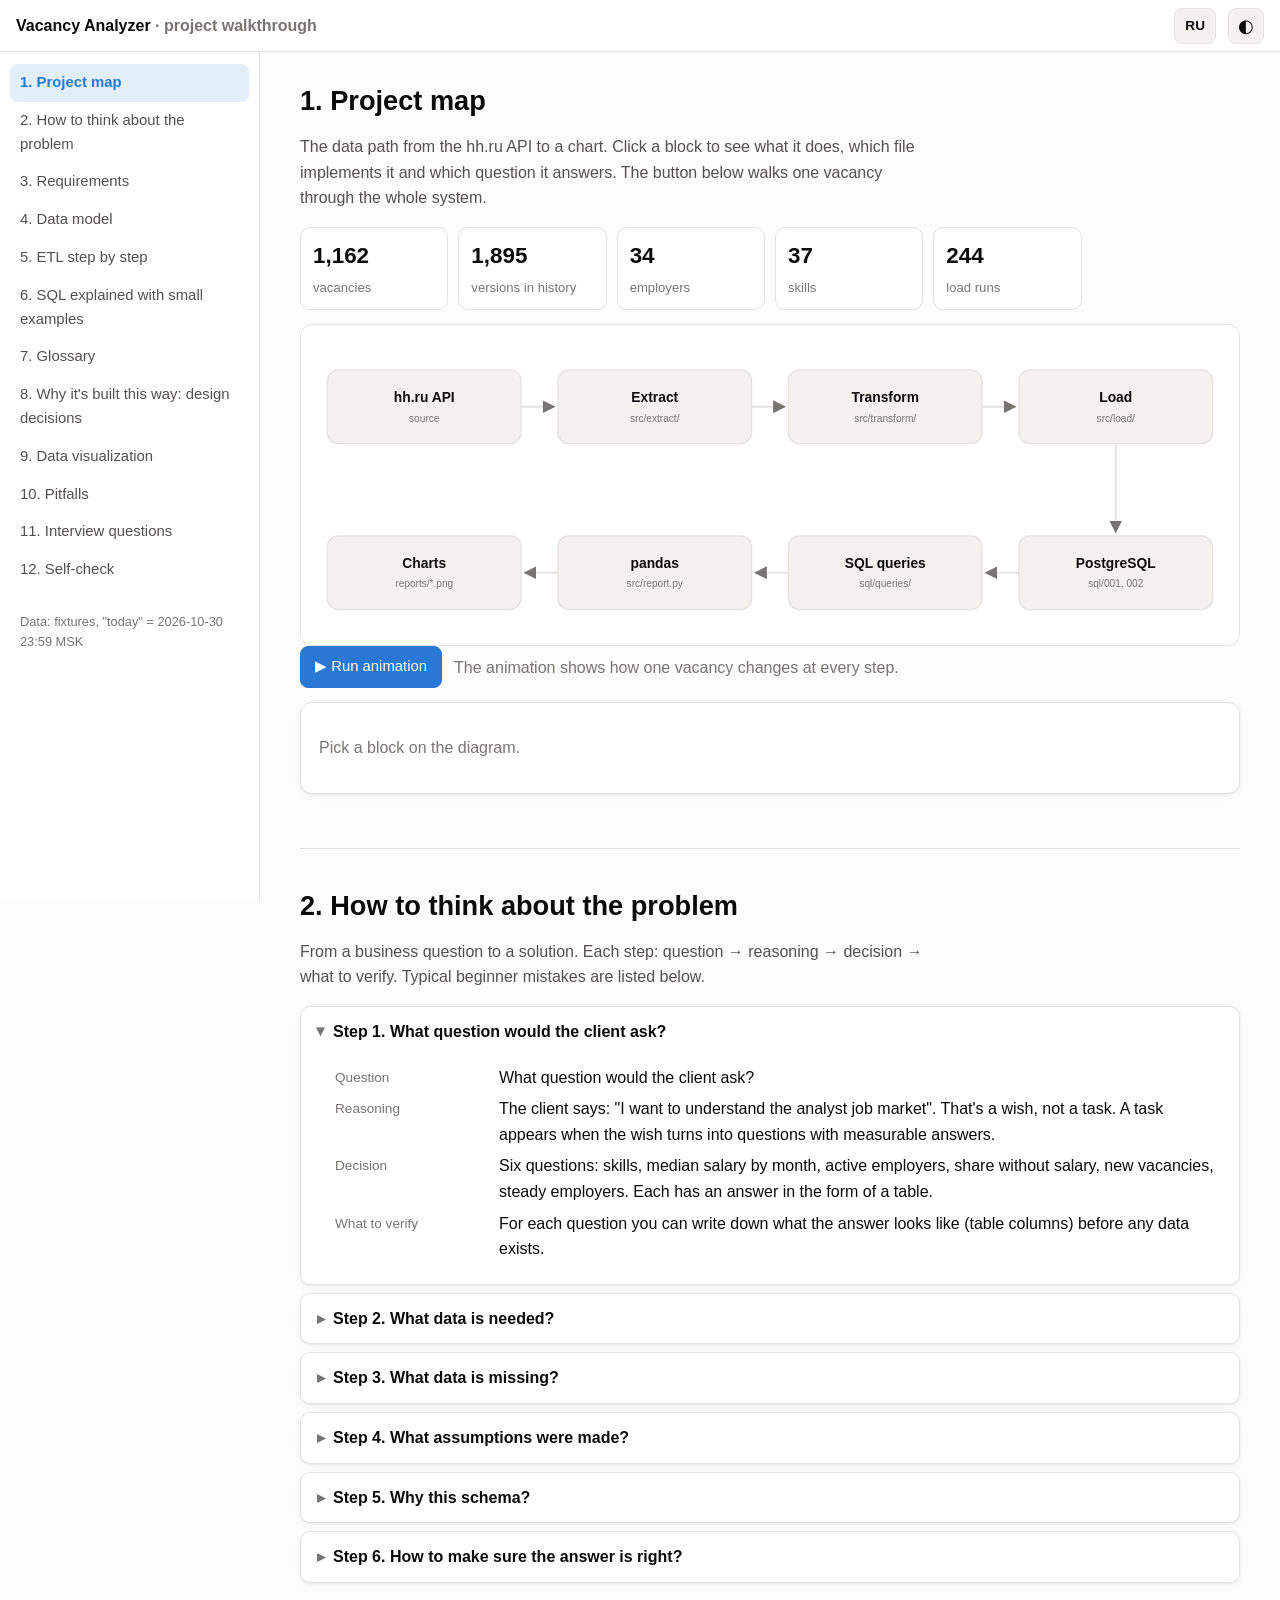
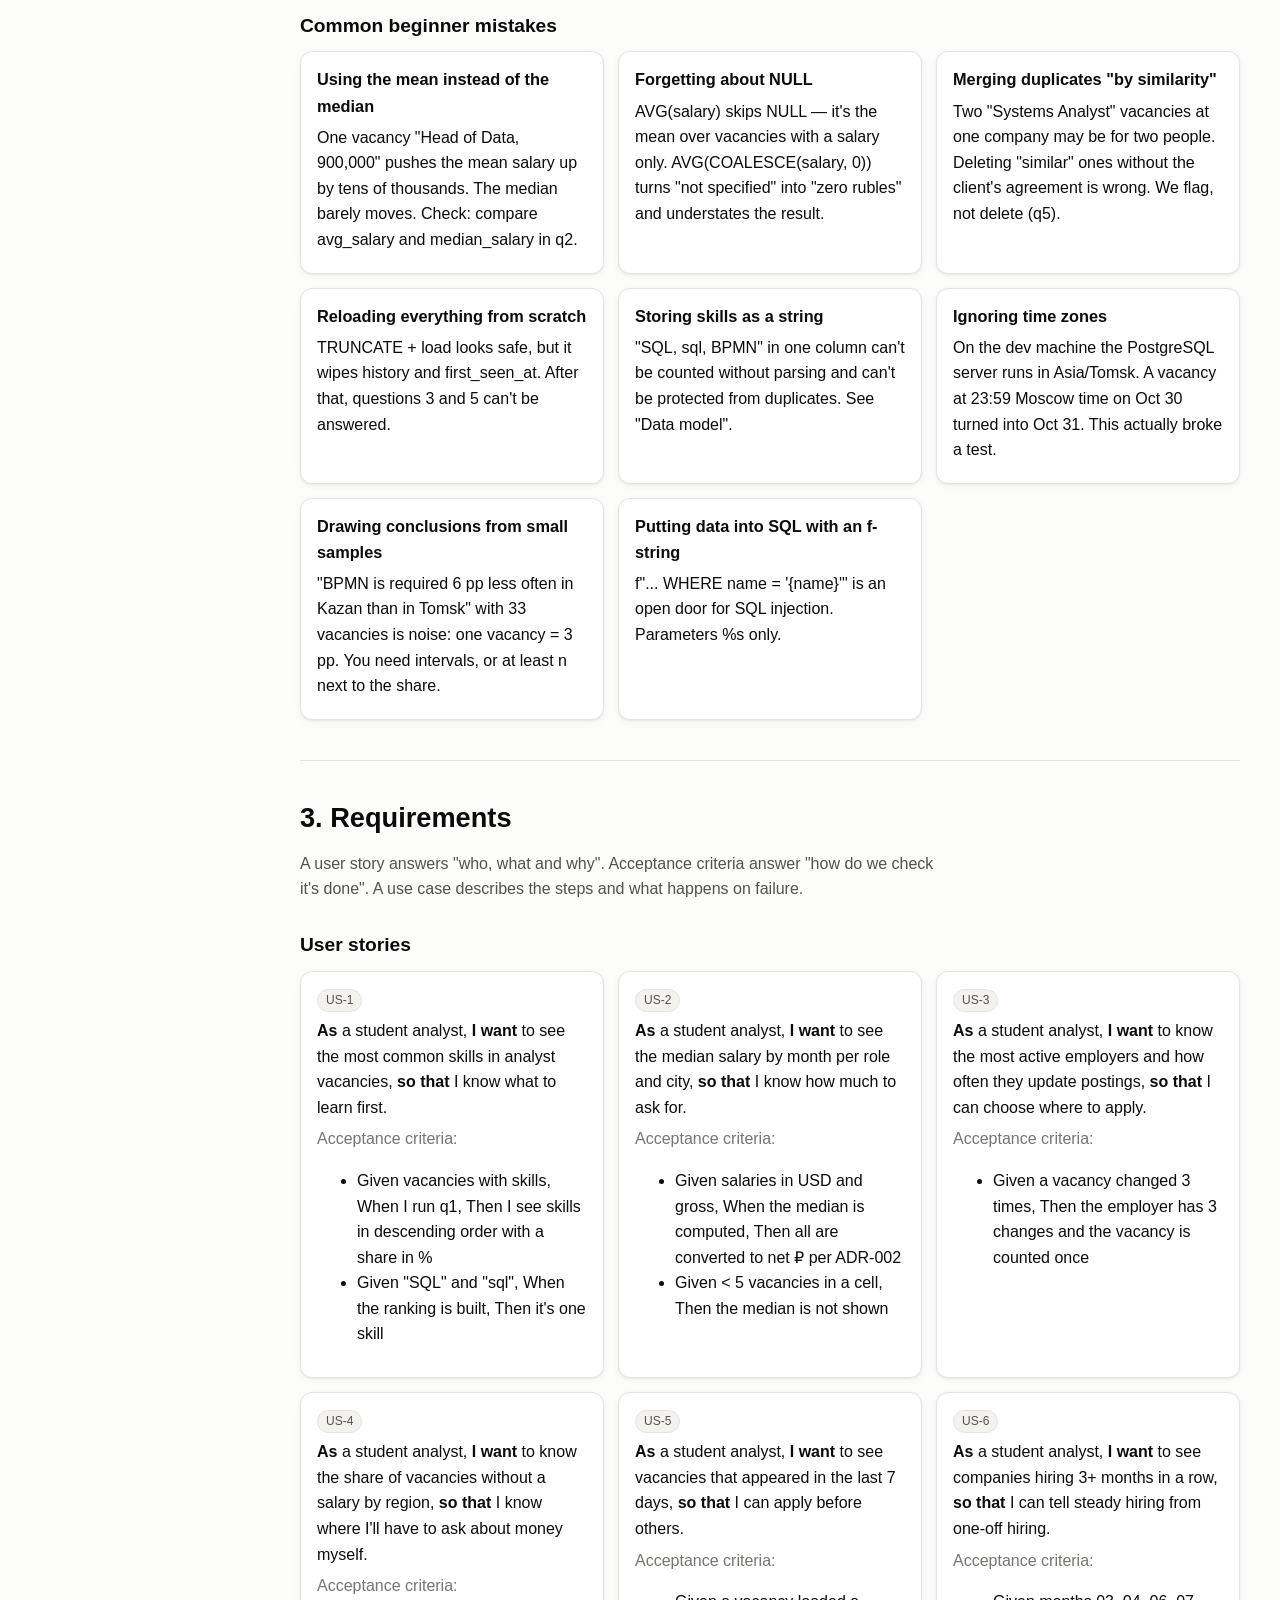
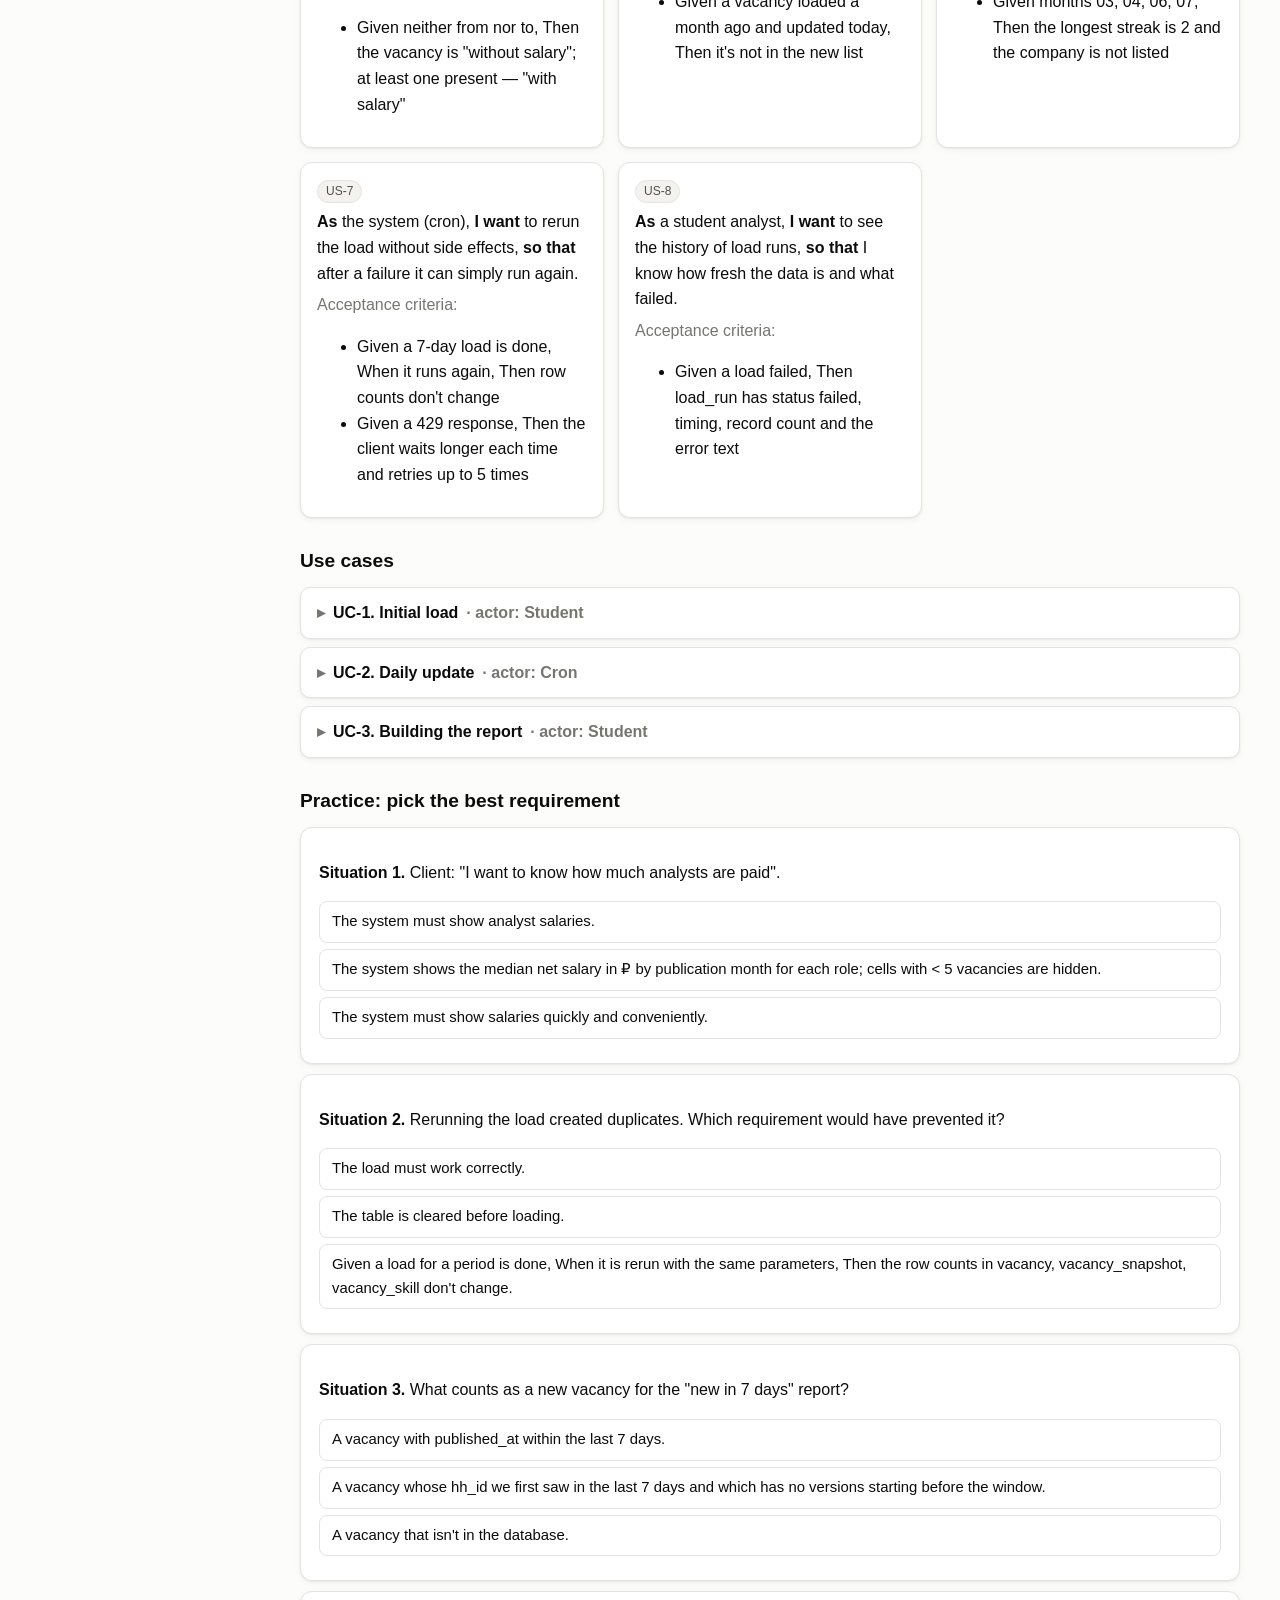
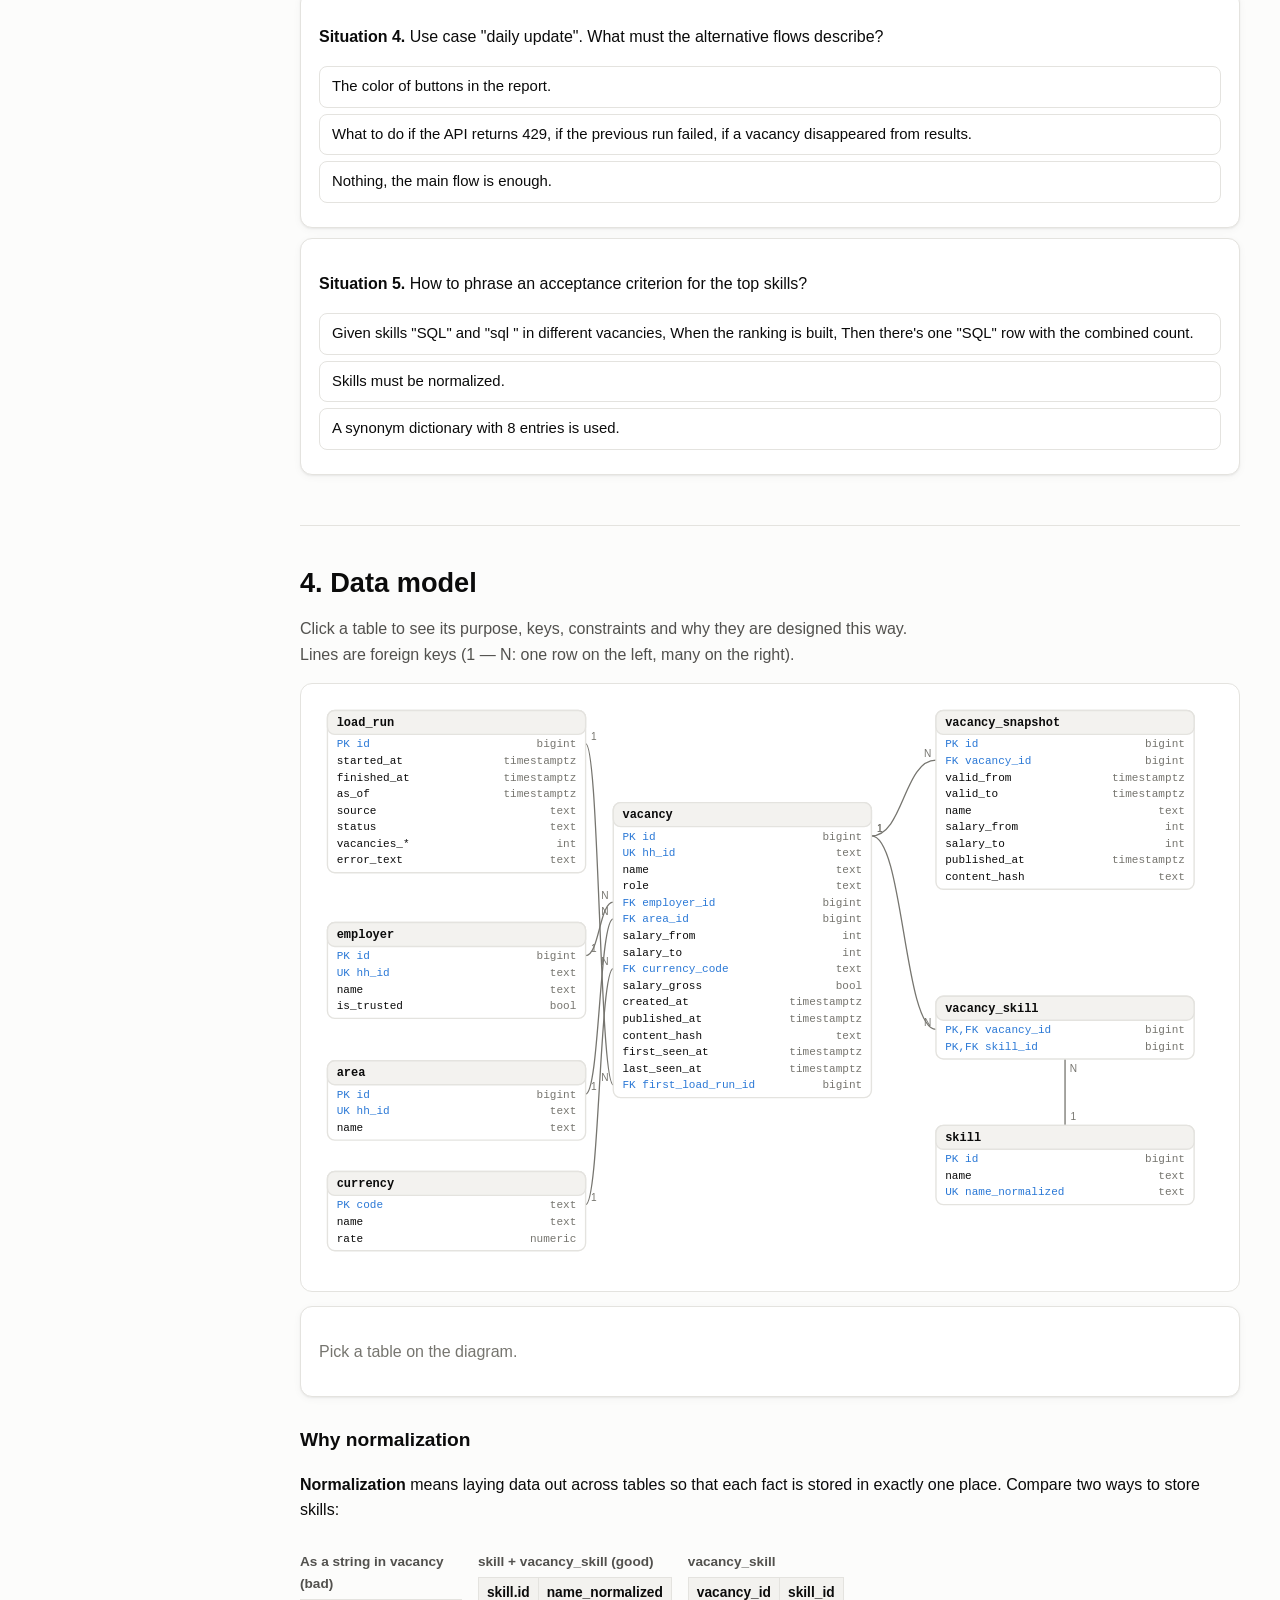
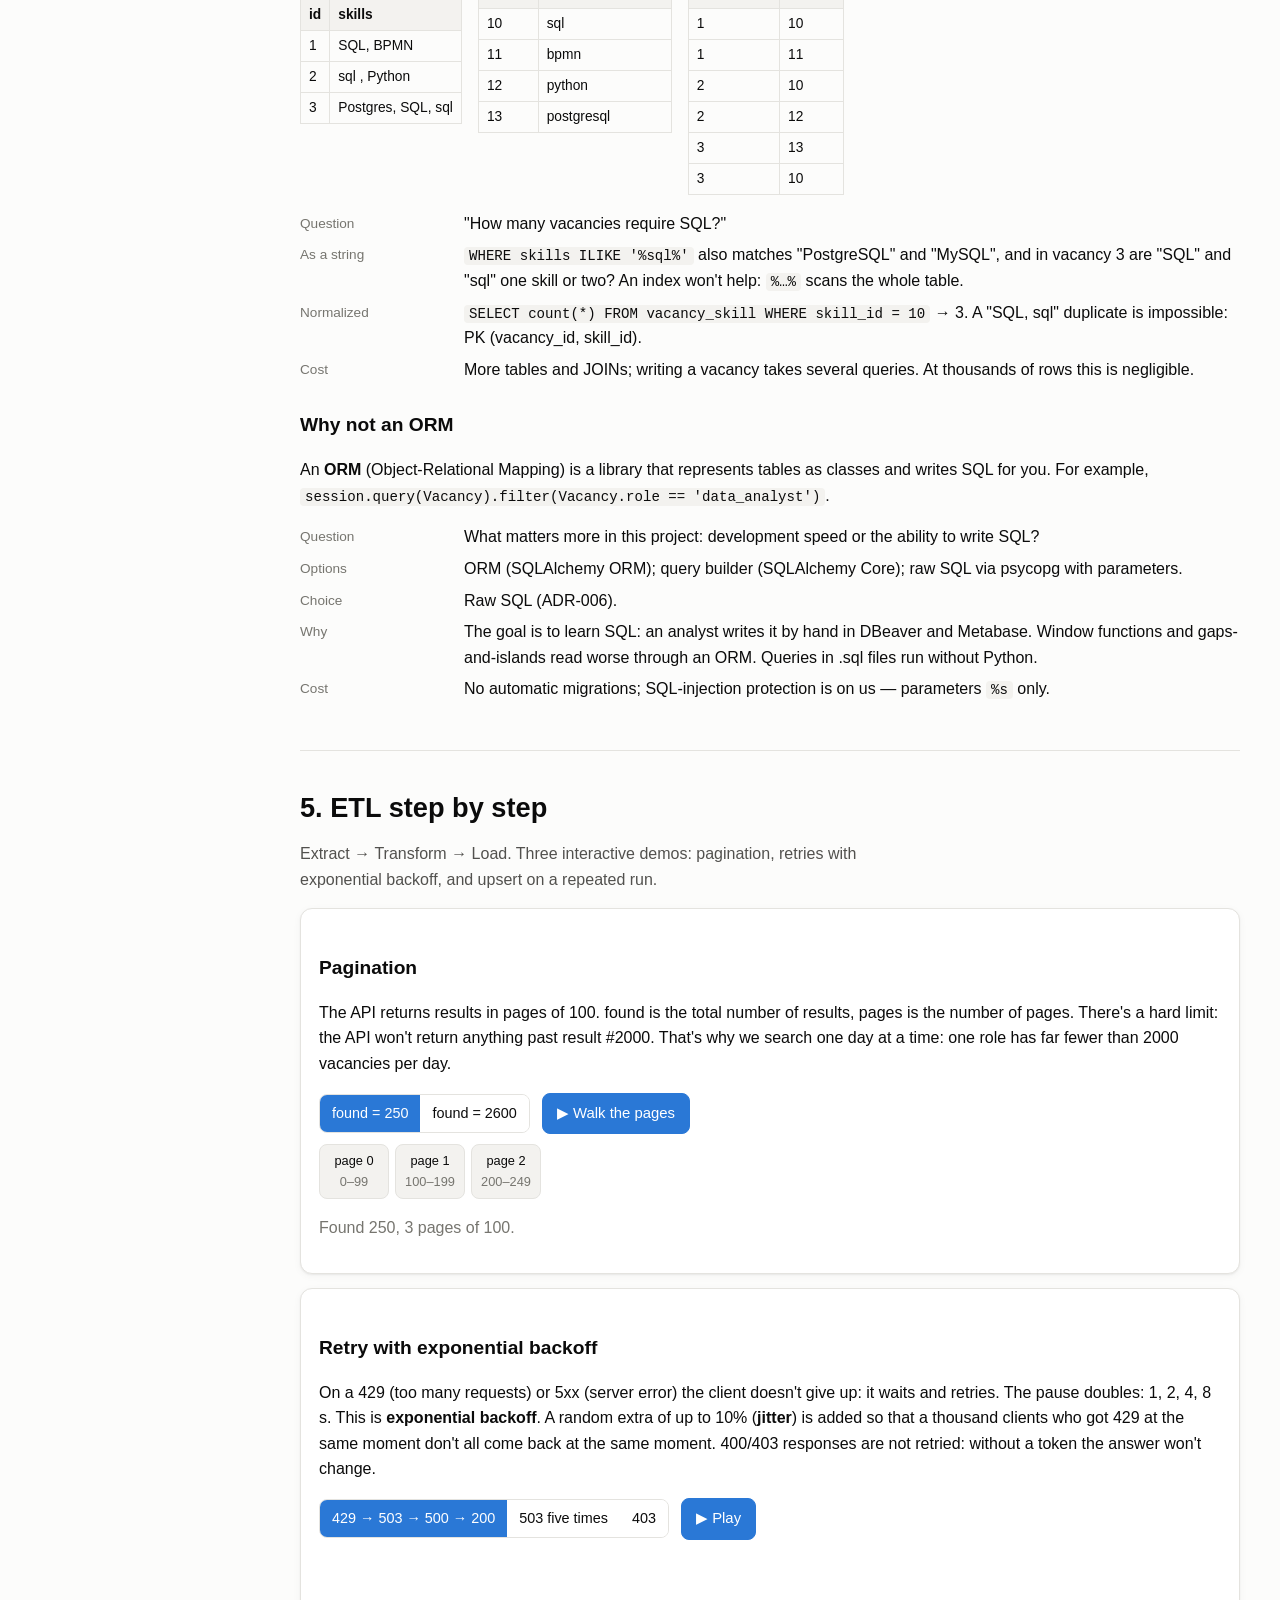
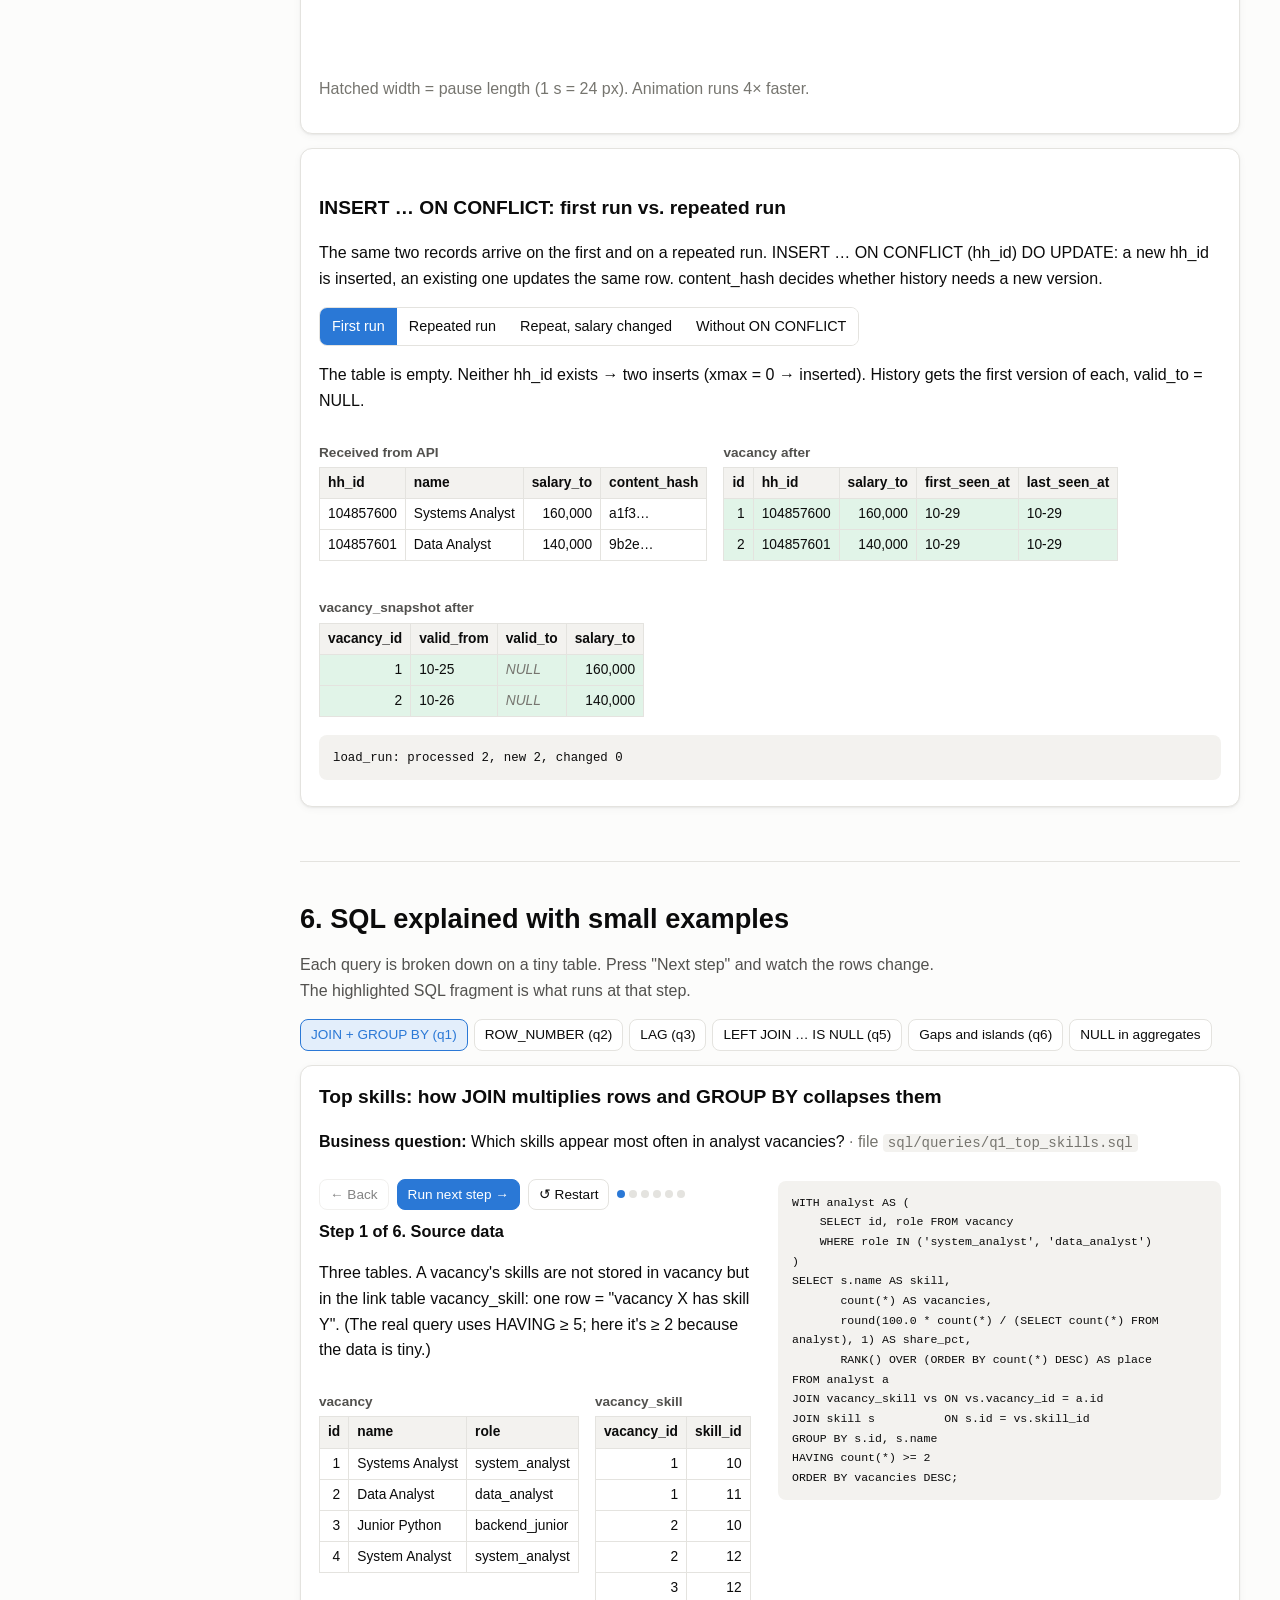
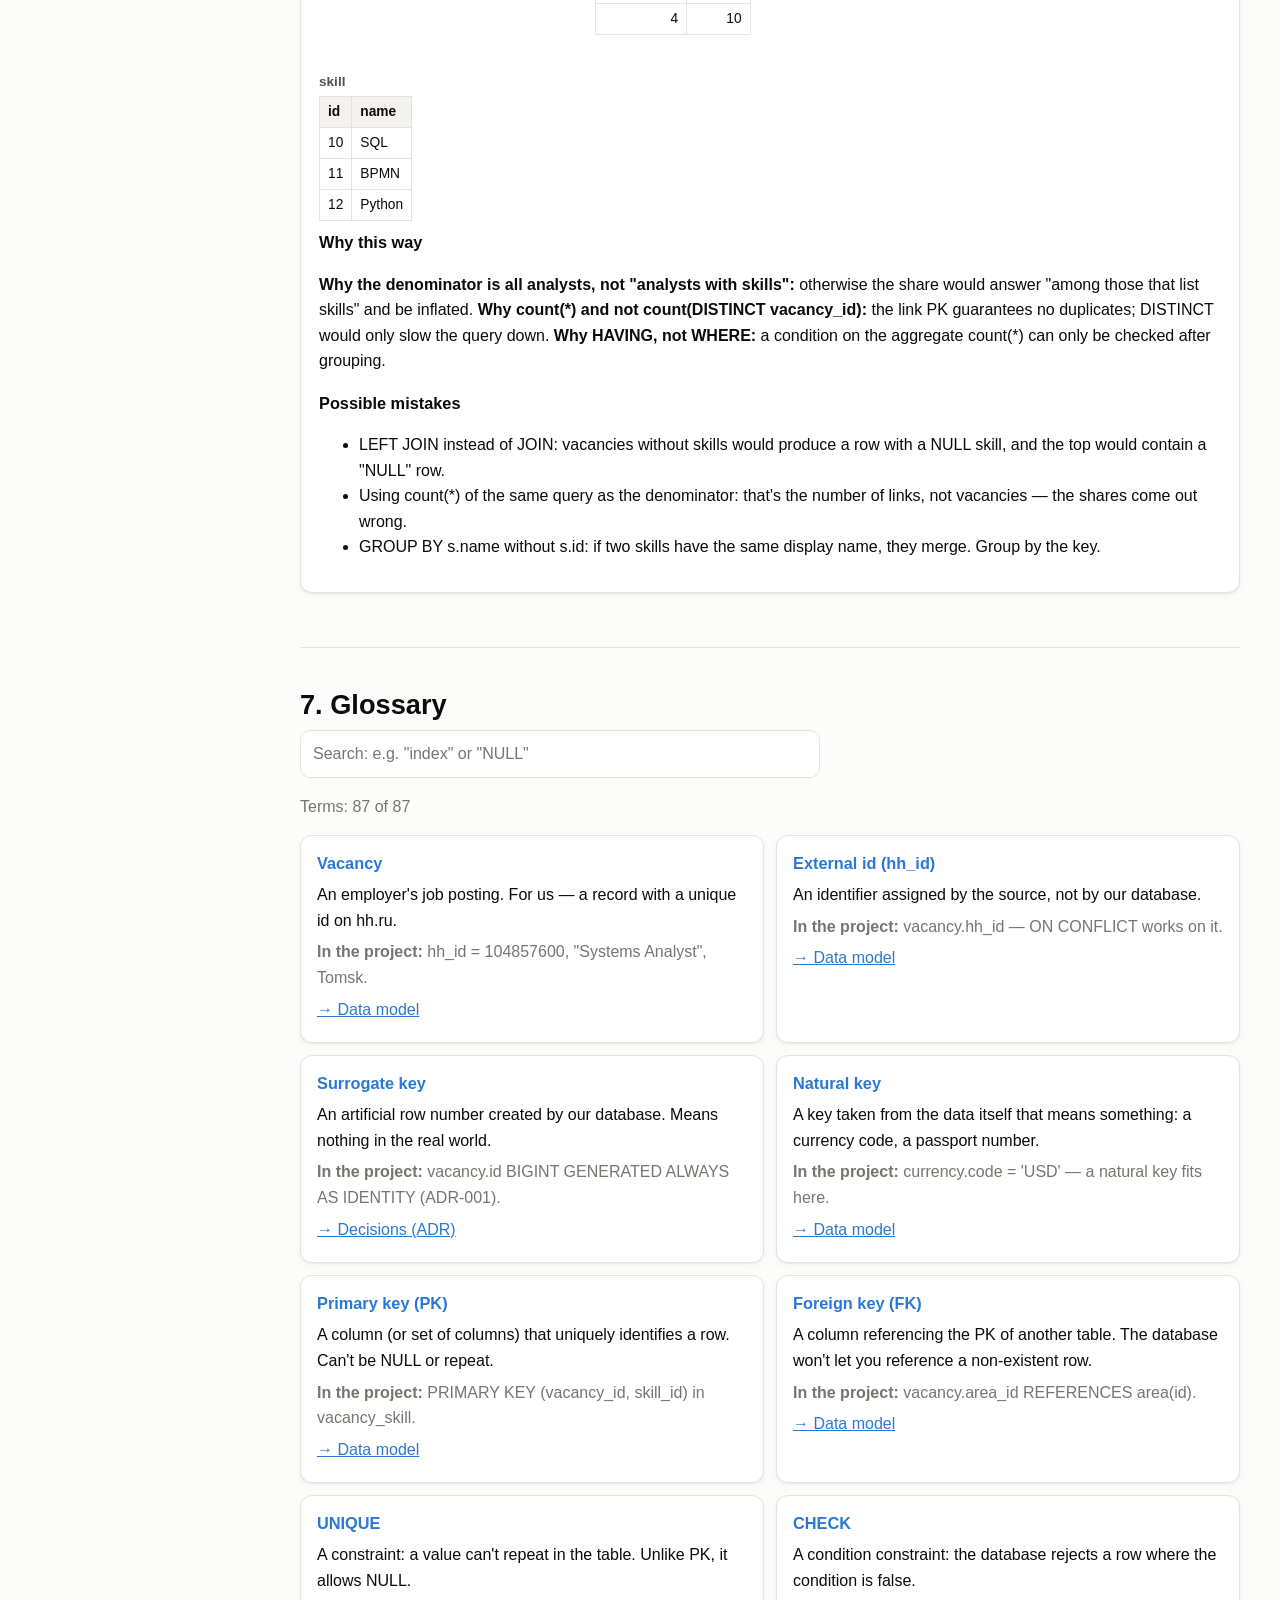
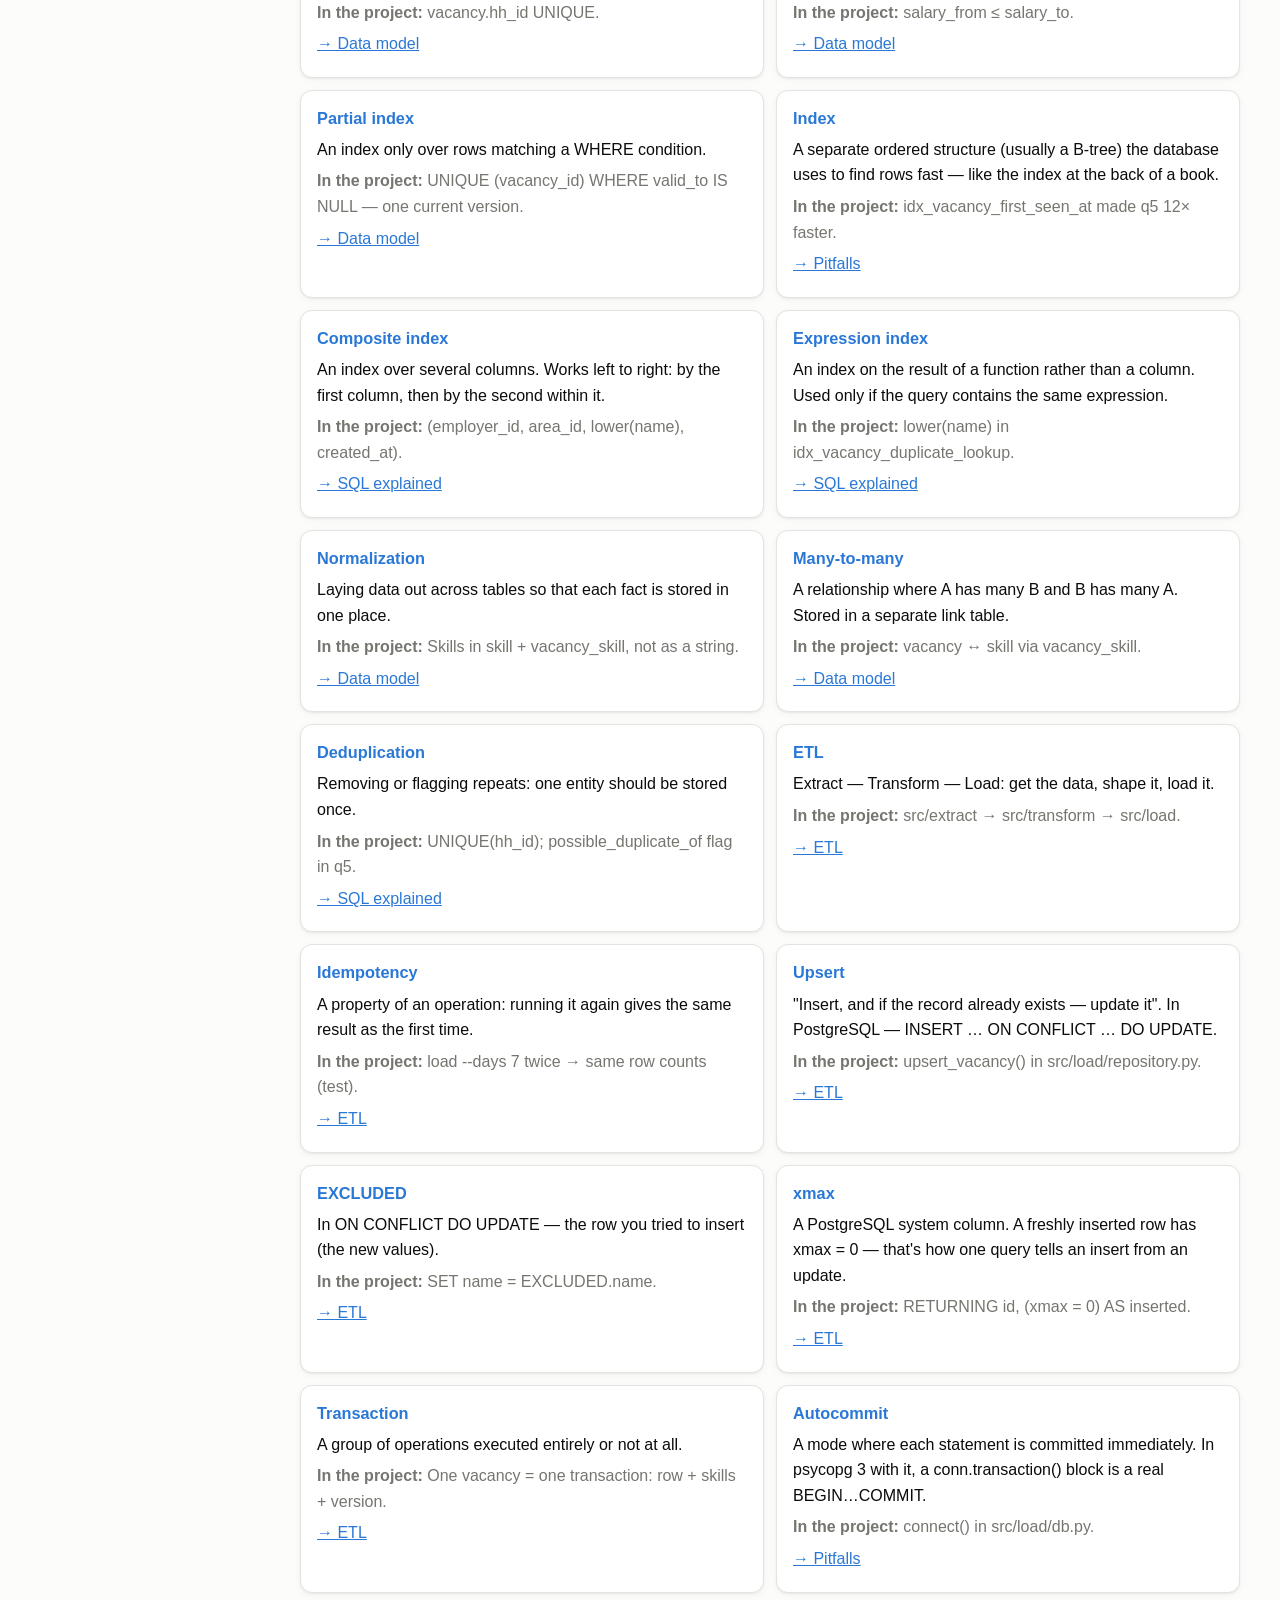
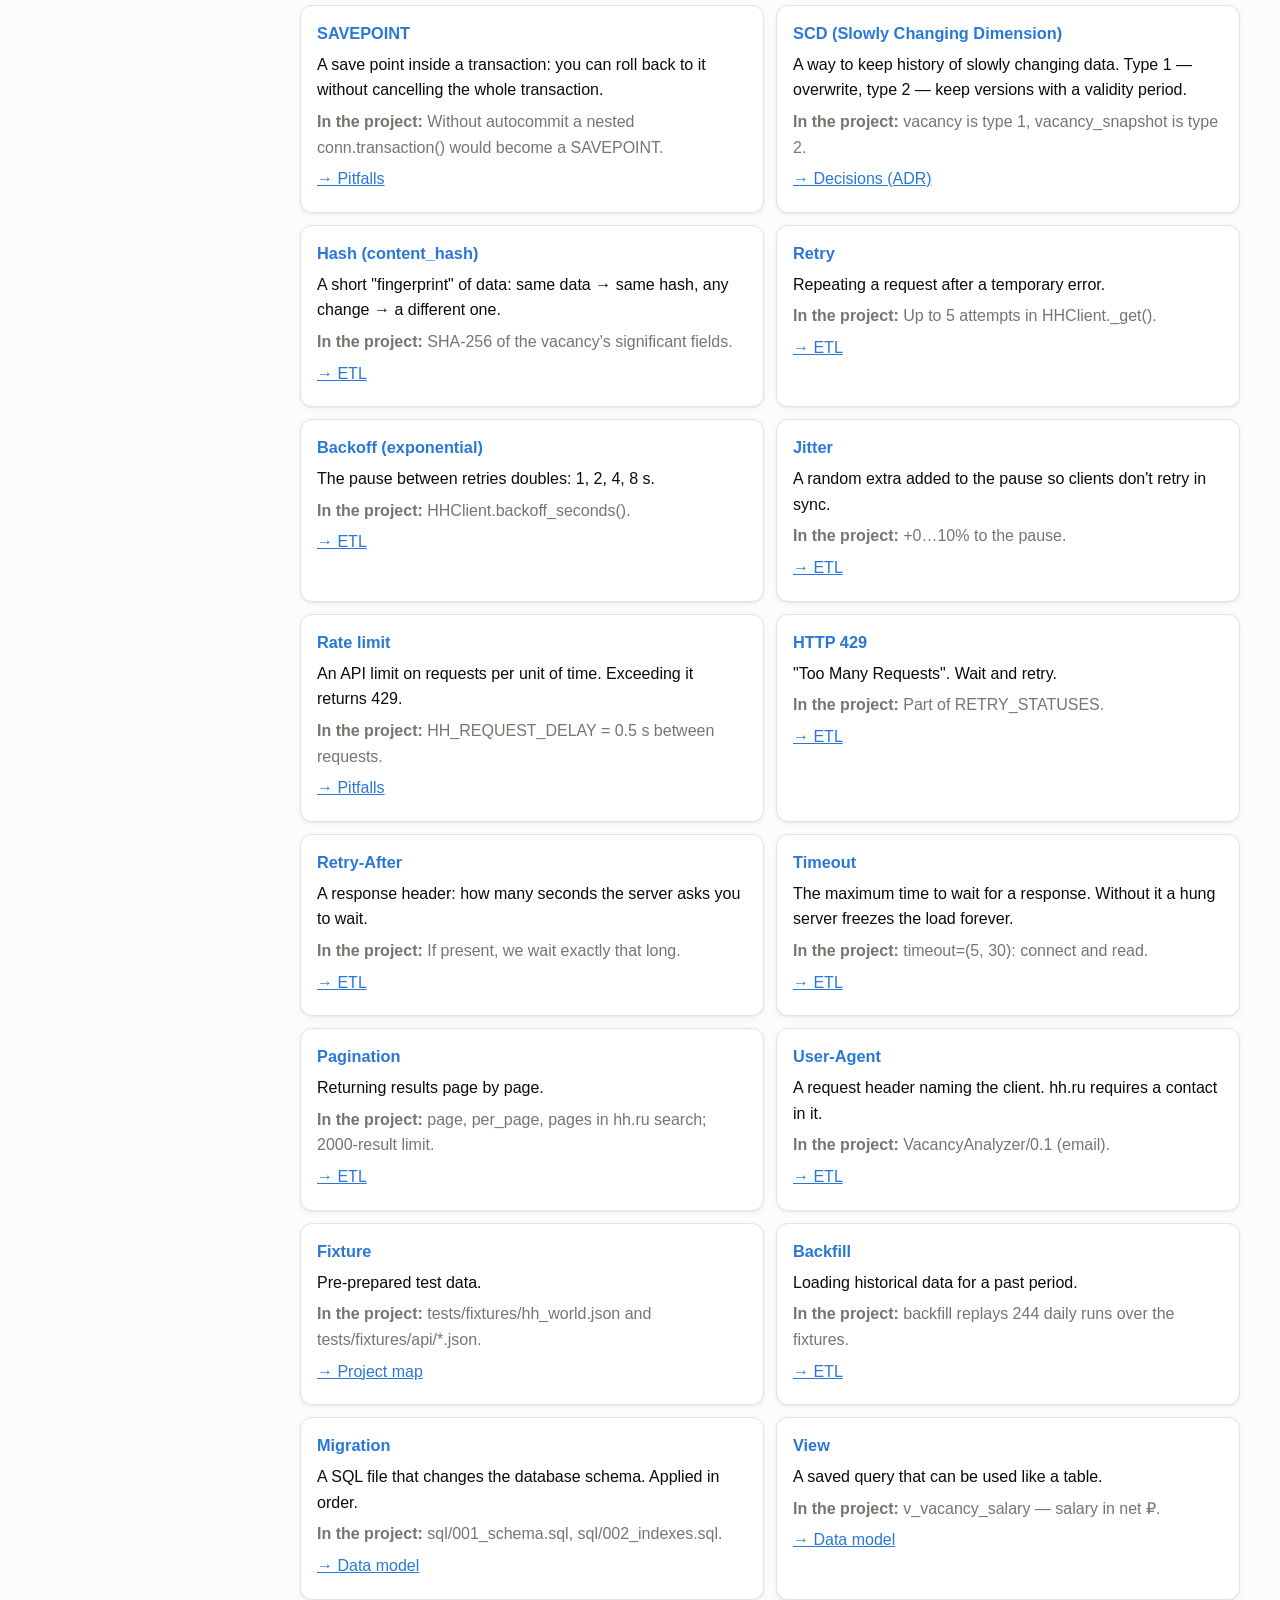
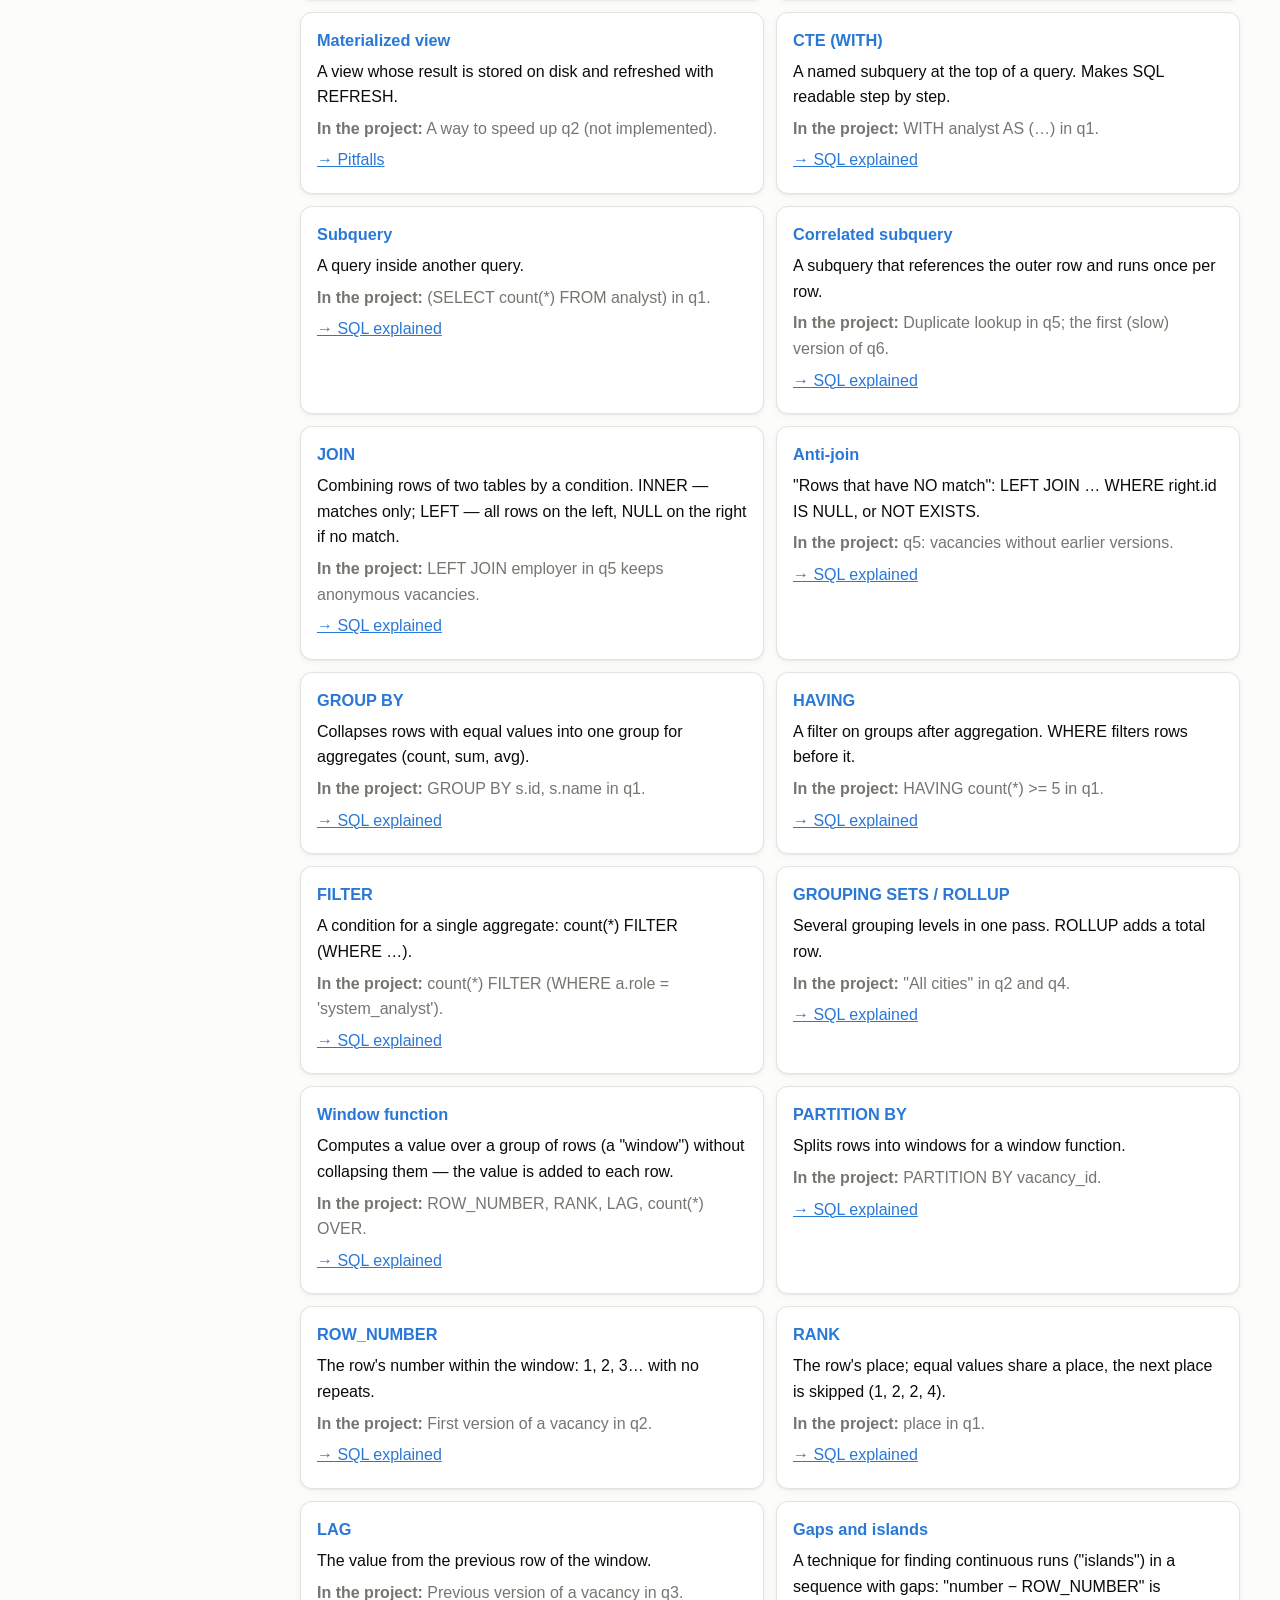
==== commit ca5d9a75: "Сайт на двух языках (RU/EN), английские скриншоты и GIF для README" ====
--- a/explainer/index.html
+++ b/explainer/index.html
@@ -3,129 +3,132 @@
 <head>
 <meta charset="utf-8">
 <meta name="viewport" content="width=device-width, initial-scale=1">
-<title>Анализатор вакансий</title>
-<meta name="description" content="Интерактивное объяснение учебного проекта: от бизнес-вопроса до SQL и графиков">
+<title>Vacancy Analyzer</title>
+<meta name="description" content="Interactive walkthrough of a systems analyst project: from a business question to SQL and charts">
 <link rel="stylesheet" href="styles.css">
 </head>
 <body>
-<!-- Сайт работает при открытии файла (file://): никаких fetch, модулей и внешних библиотек.
-     Скрипты подключены обычными тегами в конце body. -->
 <header class="topbar">
-  <button class="nav-toggle" id="navToggle" aria-label="Открыть меню" aria-expanded="false">☰</button>
-  <div class="brand">Анализатор вакансий <span class="muted">· объяснение проекта</span></div>
-  <button class="theme-toggle" id="themeToggle" aria-label="Переключить тему">◐</button>
+  <button class="nav-toggle" id="navToggle" aria-label="Menu" aria-expanded="false">☰</button>
+  <div class="brand" data-i18n="brand"></div>
+  <button class="lang-toggle" id="langToggle">EN</button>
+  <button class="theme-toggle" id="themeToggle" aria-label="Theme">◐</button>
 </header>
 
-<nav class="sidebar" id="sidebar" aria-label="Разделы">
+<nav class="sidebar" id="sidebar" aria-label="Sections">
   <ol id="navList"></ol>
-  <p class="sidebar-note">Данные: фикстуры, «сегодня» = <span id="asOf">—</span></p>
+  <p class="sidebar-note" data-i18n="sidebarNote"></p>
 </nav>
 
 <main id="main">
   <section id="map" class="section">
-    <h1>1. Карта проекта</h1>
-    <p class="lead">Путь данных от API hh.ru до графика. Нажмите на блок, чтобы узнать, что он делает, какой файл за него отвечает и какой вопрос решает. Кнопка ниже проводит одну вакансию через всю систему.</p>
+    <h1 data-i18n="h_map"></h1>
+    <p class="lead" data-i18n="lead_map"></p>
     <div class="stats" id="stats"></div>
     <div class="map-wrap">
-      <svg id="mapSvg" viewBox="0 0 1000 330" role="img" aria-label="Схема потока данных"></svg>
+      <svg id="mapSvg" viewBox="0 0 1000 330" role="img" aria-label="Data flow"></svg>
     </div>
     <div class="row gap">
-      <button class="btn primary" id="animBtn">▶ Запустить анимацию</button>
-      <span class="muted" id="animCaption">Анимация покажет, как меняется одна вакансия на каждом шаге.</span>
+      <button class="btn primary" id="animBtn" data-i18n="animBtn"></button>
+      <span class="muted" id="animCaption" data-i18n="animCaption"></span>
     </div>
-    <div class="panel" id="mapDetails"><p class="muted">Выберите блок на схеме.</p></div>
+    <div class="panel" id="mapDetails"><p class="muted" data-i18n="mapPlaceholder"></p></div>
   </section>
 
   <section id="thinking" class="section">
-    <h1>2. Как думать над задачей</h1>
-    <p class="lead">От бизнес-вопроса к решению. Каждый шаг: вопрос → рассуждение → решение → что проверить. Внизу — типичные ошибки новичков.</p>
+    <h1 data-i18n="h_thinking"></h1>
+    <p class="lead" data-i18n="lead_thinking"></p>
     <div id="thinkingSteps"></div>
-    <h2>Ошибки, которые делают новички</h2>
+    <h2 data-i18n="h2_mistakes"></h2>
     <div id="mistakes" class="cards"></div>
   </section>
 
   <section id="requirements" class="section">
-    <h1>3. Требования</h1>
-    <p class="lead">User story отвечает на «кто, что и зачем». Критерии приёмки — на «как проверить, что сделано». Use case описывает шаги и что происходит при сбое.</p>
-    <h2>User stories</h2>
+    <h1 data-i18n="h_requirements"></h1>
+    <p class="lead" data-i18n="lead_requirements"></p>
+    <h2 data-i18n="h2_stories"></h2>
     <div id="stories" class="cards"></div>
-    <h2>Use cases</h2>
+    <h2 data-i18n="h2_usecases"></h2>
     <div id="usecases"></div>
-    <h2>Тренажёр: выберите лучшее требование</h2>
+    <h2 data-i18n="h2_reqQuiz"></h2>
     <div id="reqQuiz"></div>
   </section>
 
   <section id="model" class="section">
-    <h1>4. Модель данных</h1>
-    <p class="lead">Нажмите на таблицу: появится её назначение, ключи, ограничения и почему они именно такие. Линии — внешние ключи (1 — N: одна строка слева, много справа).</p>
-    <div class="er-wrap"><svg id="erSvg" viewBox="0 0 1000 640" role="img" aria-label="ER-диаграмма"></svg></div>
-    <div class="panel" id="erDetails"><p class="muted">Выберите таблицу на диаграмме.</p></div>
+    <h1 data-i18n="h_model"></h1>
+    <p class="lead" data-i18n="lead_model"></p>
+    <div class="er-wrap"><svg id="erSvg" viewBox="0 0 1000 640" role="img" aria-label="ER diagram"></svg></div>
+    <div class="panel" id="erDetails"><p class="muted" data-i18n="erPlaceholder"></p></div>
     <div id="modelExtra"></div>
   </section>
 
   <section id="etl" class="section">
-    <h1>5. ETL по шагам</h1>
-    <p class="lead">Extract → Transform → Load. Три интерактивных демонстрации: пагинация, повторы с экспоненциальной задержкой и upsert при повторном запуске.</p>
+    <h1 data-i18n="h_etl"></h1>
+    <p class="lead" data-i18n="lead_etl"></p>
     <div id="etlDemos"></div>
   </section>
 
   <section id="sql" class="section">
-    <h1>6. SQL, объяснённый на пальцах</h1>
-    <p class="lead">Каждый запрос разобран на маленькой таблице. Нажимайте «Следующий шаг» и смотрите, как меняются строки. Подсвеченный фрагмент SQL — то, что выполняется на этом шаге.</p>
+    <h1 data-i18n="h_sql"></h1>
+    <p class="lead" data-i18n="lead_sql"></p>
     <div class="tabs" id="sqlTabs" role="tablist"></div>
     <div id="sqlLesson"></div>
   </section>
 
   <section id="glossary" class="section">
-    <h1>7. Глоссарий</h1>
-    <input type="search" id="glossarySearch" class="search" placeholder="Поиск: например, «индекс» или «NULL»" aria-label="Поиск по глоссарию">
+    <h1 data-i18n="h_glossary"></h1>
+    <input type="search" id="glossarySearch" class="search" data-i18n-placeholder="glossarySearch" aria-label="Search">
     <p class="muted" id="glossaryCount"></p>
     <div id="glossaryList" class="glossary"></div>
   </section>
 
   <section id="decisions" class="section">
-    <h1>8. Почему именно так: разбор решений</h1>
-    <p class="lead">Все ADR (Architecture Decision Record) проекта. Кнопка «Альтернатива» показывает, что было бы при другом выборе.</p>
+    <h1 data-i18n="h_decisions"></h1>
+    <p class="lead" data-i18n="lead_decisions"></p>
     <div id="adrList"></div>
   </section>
 
   <section id="charts" class="section">
-    <h1>9. Визуализация данных</h1>
-    <p class="lead">Графики нарисованы вручную в SVG по результатам SQL-запросов (файл <code>data.js</code>). Наведите курсор на элемент, чтобы увидеть точное значение.</p>
+    <h1 data-i18n="h_charts"></h1>
+    <p class="lead" data-i18n="lead_charts"></p>
     <div id="chartList"></div>
   </section>
 
   <section id="pitfalls" class="section">
-    <h1>10. Подводные камни</h1>
-    <p class="lead">Реальные проблемы этого проекта. Для каждой: как бы её обнаружил аналитик, как проверить и что сделано. Отмеченные «встретилось» — случились во время разработки.</p>
+    <h1 data-i18n="h_pitfalls"></h1>
+    <p class="lead" data-i18n="lead_pitfalls"></p>
     <div id="pitfallList" class="cards"></div>
   </section>
 
   <section id="interview" class="section">
-    <h1>11. Вопросы на собеседовании</h1>
-    <p class="lead">Вопросы, которые вероятно зададут по проекту. Сначала ответьте сами вслух, потом раскройте ответ.</p>
+    <h1 data-i18n="h_interview"></h1>
+    <p class="lead" data-i18n="lead_interview"></p>
     <div class="row gap wrap" id="interviewFilters"></div>
     <div id="interviewList"></div>
   </section>
 
   <section id="selfcheck" class="section">
-    <h1>12. Проверь себя</h1>
-    <p class="lead">Три уровня: термины, рассуждения, задачи на SQL. После ответа — объяснение, почему каждый вариант верен или неверен.</p>
+    <h1 data-i18n="h_selfcheck"></h1>
+    <p class="lead" data-i18n="lead_selfcheck"></p>
     <div class="score" id="quizScore"></div>
     <div id="quizList"></div>
-    <h2>Задачи: напишите запрос</h2>
+    <h2 data-i18n="h2_tasks"></h2>
     <div id="taskList"></div>
   </section>
 
-  <footer class="footer muted">Учебный проект. Данные синтетические (scripts/generate_fixtures.py, seed=42), в формате API hh.ru.</footer>
+  <footer class="footer muted" data-i18n="footer"></footer>
 </main>
 
 <div class="tooltip" id="tooltip" role="tooltip" hidden></div>
 
 <script src="data.js"></script>
+<script src="i18n.js"></script>
 <script src="content-1.js"></script>
 <script src="content-2.js"></script>
 <script src="content-3.js"></script>
+<script src="content-1.en.js"></script>
+<script src="content-2.en.js"></script>
+<script src="content-3.en.js"></script>
 <script src="app.js"></script>
 </body>
 </html>
--- a/explainer/styles.css
+++ b/explainer/styles.css
@@ -1,4 +1,3 @@
-/* Цвета — токены. Тёмная тема — отдельные значения тех же ролей, а не инверсия. */
 :root {
   color-scheme: light;
   --bg: #fcfcfb;
@@ -10,10 +9,7 @@
   --muted: #76756f;
   --accent: #2a78d6;
   --accent-soft: #e3eefb;
-  --s1: #2a78d6;  /* системный аналитик */
-  --s2: #eb6834;  /* аналитик данных */
-  --s3: #1baf7a;  /* junior backend */
-  --good: #0f7a3d;
+  --s1: #2a78d6;    --s2: #eb6834;    --s3: #1baf7a;    --good: #0f7a3d;
   --good-soft: #e1f4e8;
   --bad: #c0362c;
   --bad-soft: #fbe4e2;
@@ -68,7 +64,6 @@
 .gap { gap: 12px; }
 .wrap { flex-wrap: wrap; }
 
-/* Каркас */
 .topbar {
   position: fixed; inset: 0 0 auto 0; height: 52px; z-index: 30;
   display: flex; align-items: center; gap: 12px; padding: 0 16px;
@@ -104,7 +99,6 @@
   h1 { font-size: 1.4rem; }
 }
 
-/* Компоненты */
 .btn {
   border: 1px solid var(--border); background: var(--surface); color: var(--text);
   border-radius: 8px; padding: 8px 14px; cursor: pointer; font: inherit; font-size: .93rem;
@@ -136,7 +130,6 @@
 .stat b { display: block; font-size: 1.4rem; }
 .stat span { color: var(--muted); font-size: .82rem; }
 
-/* «Вопрос → варианты → выбор → почему» */
 .qvcw { display: grid; grid-template-columns: 150px 1fr; gap: 6px 14px; margin: 8px 0; }
 .qvcw dt { color: var(--muted); font-size: .85rem; padding-top: 2px; }
 .qvcw dd { margin: 0; }
@@ -154,7 +147,6 @@
 details.acc[open] > summary::before { transform: rotate(90deg); }
 details.acc > .acc-body { padding: 0 16px 14px 34px; }
 
-/* Схемы */
 .map-wrap, .er-wrap { background: var(--surface); border: 1px solid var(--border); border-radius: 12px; padding: 8px; overflow-x: auto; }
 .map-wrap svg { min-width: 640px; width: 100%; height: auto; display: block; }
 .er-wrap svg { min-width: 760px; width: 100%; height: auto; display: block; }
@@ -181,7 +173,6 @@
 .er-link.active { stroke: var(--accent); stroke-width: 2.4; }
 .er-card { fill: var(--muted); font-size: 11px; }
 
-/* Таблицы данных */
 .tbl-wrap { overflow-x: auto; margin: 8px 0; }
 table.data { border-collapse: collapse; font-size: .86rem; min-width: 100%; }
 table.data caption { text-align: left; font-weight: 600; padding: 4px 0; color: var(--text-2); font-size: .85rem; }
@@ -200,7 +191,6 @@
 .tables-row { display: flex; gap: 16px; flex-wrap: wrap; align-items: flex-start; }
 .tables-row > .tbl-wrap { flex: 0 1 auto; }
 
-/* SQL-уроки */
 .tabs { display: flex; flex-wrap: wrap; gap: 6px; margin: 10px 0 14px; }
 .lesson-grid { display: grid; grid-template-columns: minmax(0, 1fr) minmax(0, 1fr); gap: 16px; }
 @media (max-width: 1000px) { .lesson-grid { grid-template-columns: minmax(0, 1fr); } }
@@ -211,7 +201,6 @@
 .step-dots span.on { background: var(--accent); }
 .step-text { min-height: 3em; }
 
-/* ETL */
 .timeline { position: relative; display: flex; gap: 6px; align-items: flex-end; min-height: 120px; padding: 10px 0; overflow-x: auto; }
 .tl-item { display: flex; flex-direction: column; align-items: center; gap: 4px; font-size: .78rem; flex: 0 0 auto; }
 .tl-req { width: 54px; height: 34px; border-radius: 6px; display: grid; place-items: center; font-weight: 700; color: #fff; }
@@ -227,13 +216,11 @@
 .seg button { border: 0; background: var(--surface); color: var(--text); padding: 7px 12px; cursor: pointer; font: inherit; font-size: .9rem; }
 .seg button.on { background: var(--accent); color: #fff; }
 
-/* Глоссарий */
 .search { width: 100%; max-width: 520px; padding: 10px 12px; border-radius: 10px; border: 1px solid var(--border); background: var(--surface); color: var(--text); font: inherit; }
 .glossary { display: grid; grid-template-columns: repeat(auto-fill, minmax(320px, 1fr)); gap: 12px; margin-top: 10px; }
 .glossary .card h3 { color: var(--accent); }
 .glossary mark { background: var(--warn-soft); color: inherit; }
 
-/* Тесты */
 .quiz { margin: 10px 0; }
 .quiz .opts { display: grid; gap: 6px; margin: 8px 0; }
 .quiz .opt {
@@ -250,7 +237,6 @@
 .score { position: sticky; top: 60px; z-index: 5; display: inline-block; background: var(--surface); border: 1px solid var(--border); border-radius: 99px; padding: 4px 14px; font-weight: 600; }
 .level { font-size: .75rem; text-transform: uppercase; letter-spacing: .04em; color: var(--muted); }
 
-/* Графики */
 .chart-card { background: var(--surface); border: 1px solid var(--border); border-radius: 12px; padding: 16px; margin: 16px 0; }
 .chart-card svg { width: 100%; height: auto; display: block; overflow: visible; }
 .chart-card .axis text, .chart-card text.lbl { fill: var(--text-2); font-size: 11px; }
@@ -273,11 +259,13 @@
 .view-toggle { float: right; }
 .sr-only { position: absolute; width: 1px; height: 1px; overflow: hidden; clip: rect(0 0 0 0); }
 
-/* Узкие экраны: длинные идентификаторы и переключатели переносятся, а не растягивают страницу */
 code { overflow-wrap: anywhere; }
 pre code { overflow-wrap: normal; }
 .seg { flex-wrap: wrap; max-width: 100%; }
 .qvcw dd, .qvcw dt { min-width: 0; overflow-wrap: anywhere; }
 .chart-card, .panel, .card { min-width: 0; }
-/* SQL в уроках переносится по строкам: колонка узкая, горизонтальная прокрутка мешает следить за подсветкой */
 .sql-code { white-space: pre-wrap; font-size: .82rem; }
+.lang-toggle {
+  border: 1px solid var(--border); background: var(--surface-2); color: var(--text);
+  border-radius: 8px; height: 36px; padding: 0 10px; cursor: pointer; font: inherit; font-weight: 600; font-size: .85rem;
+}
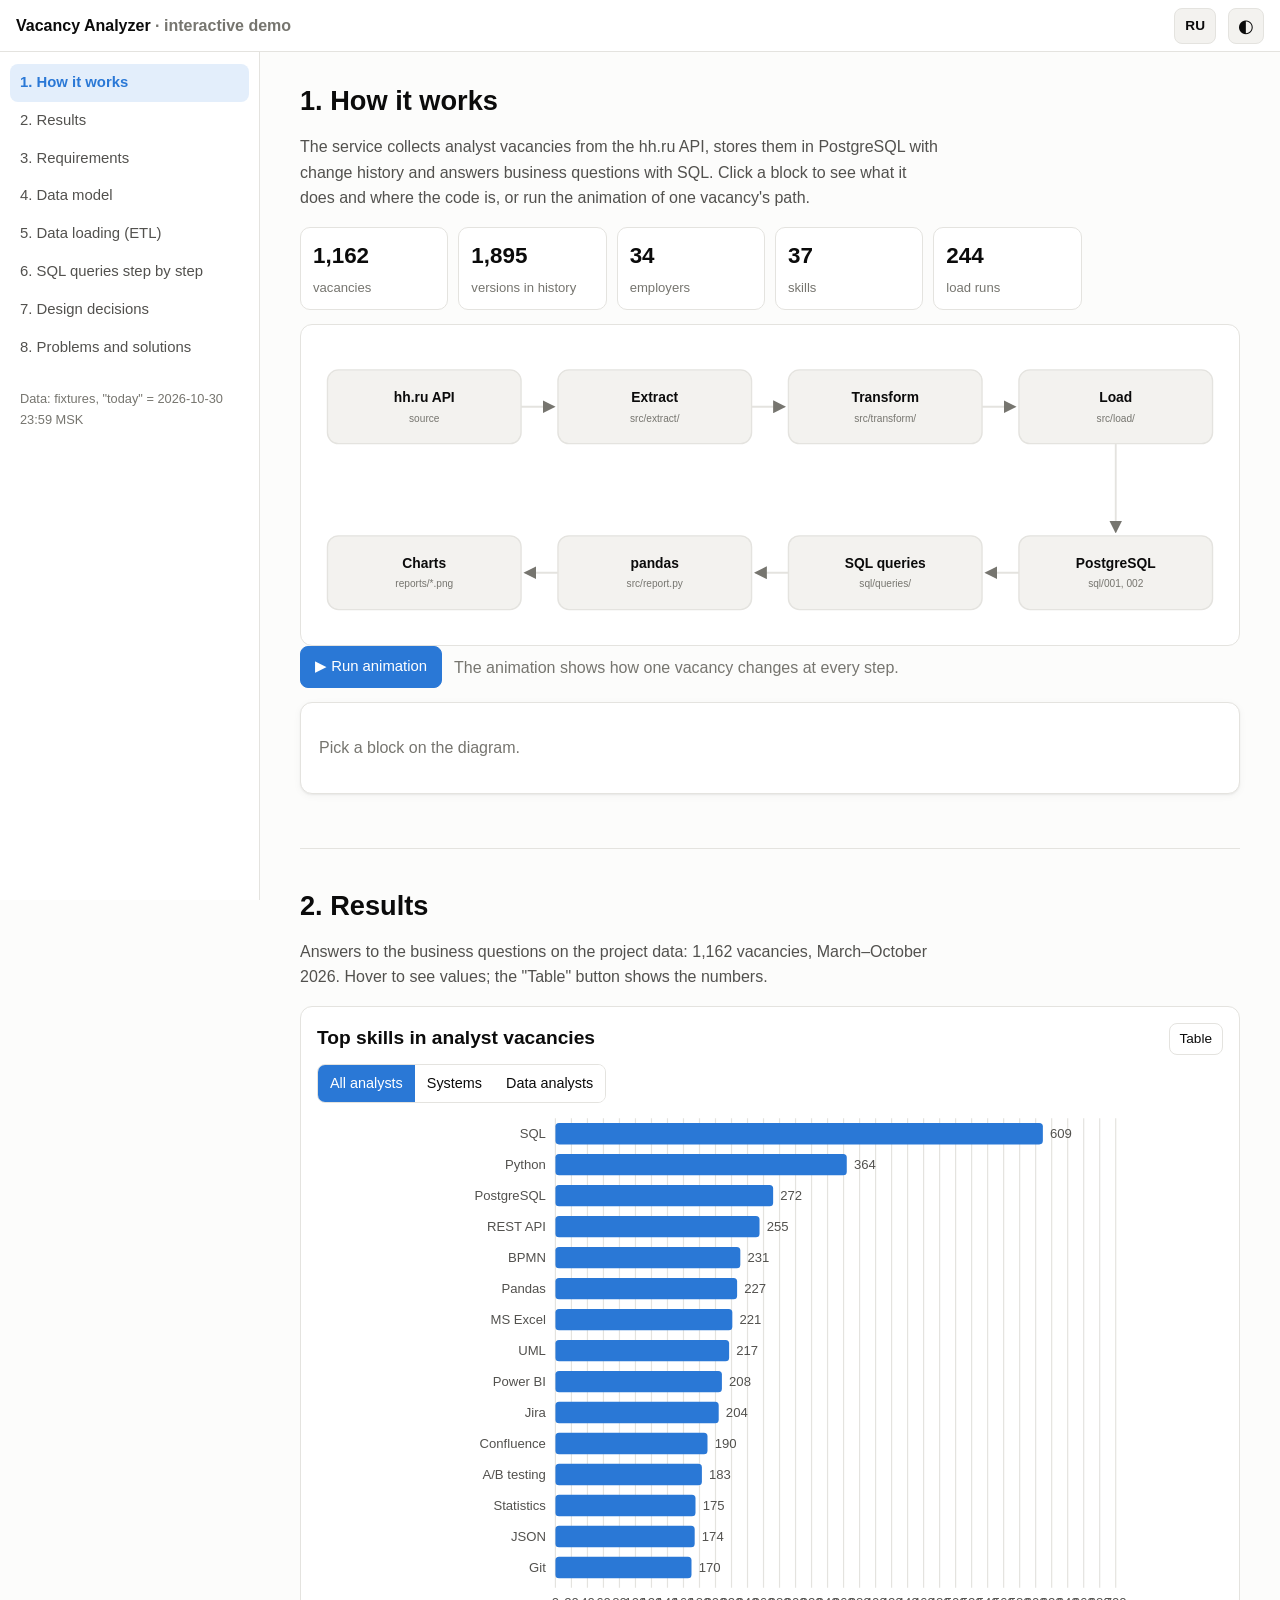
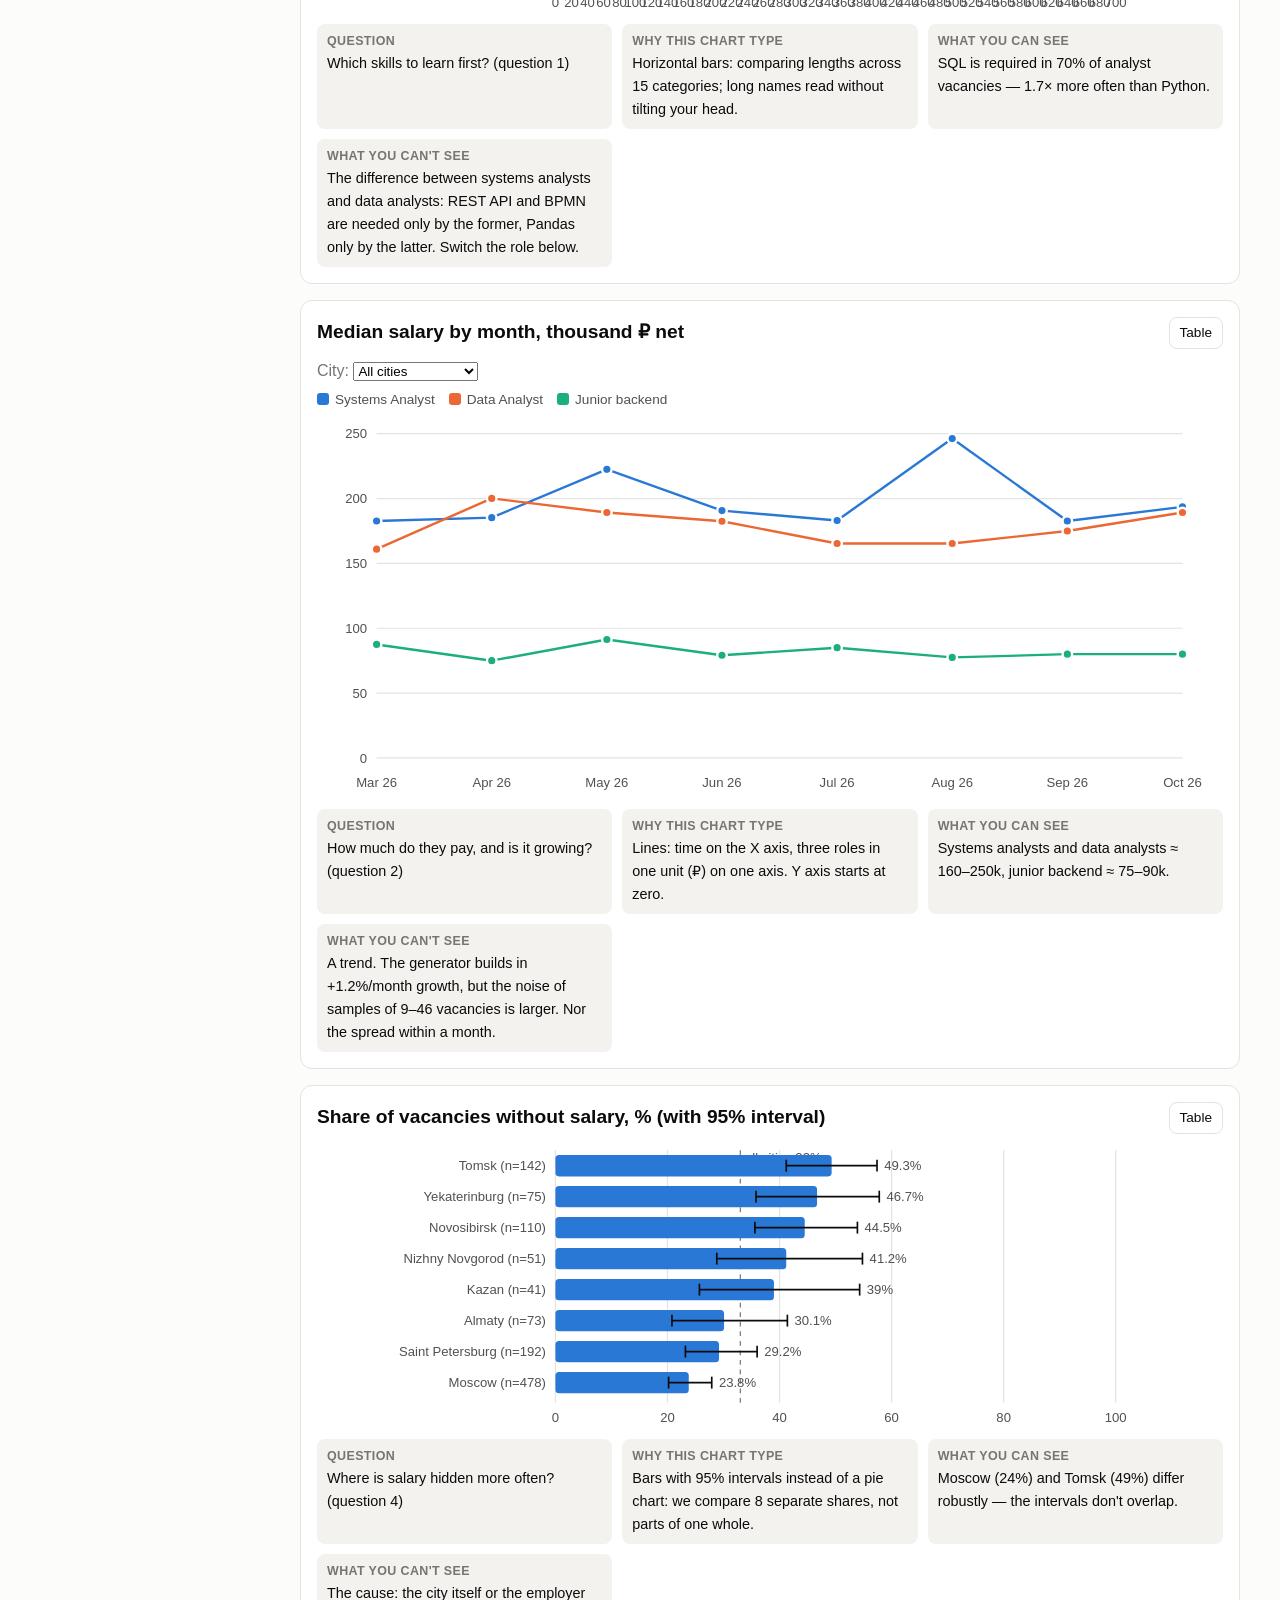
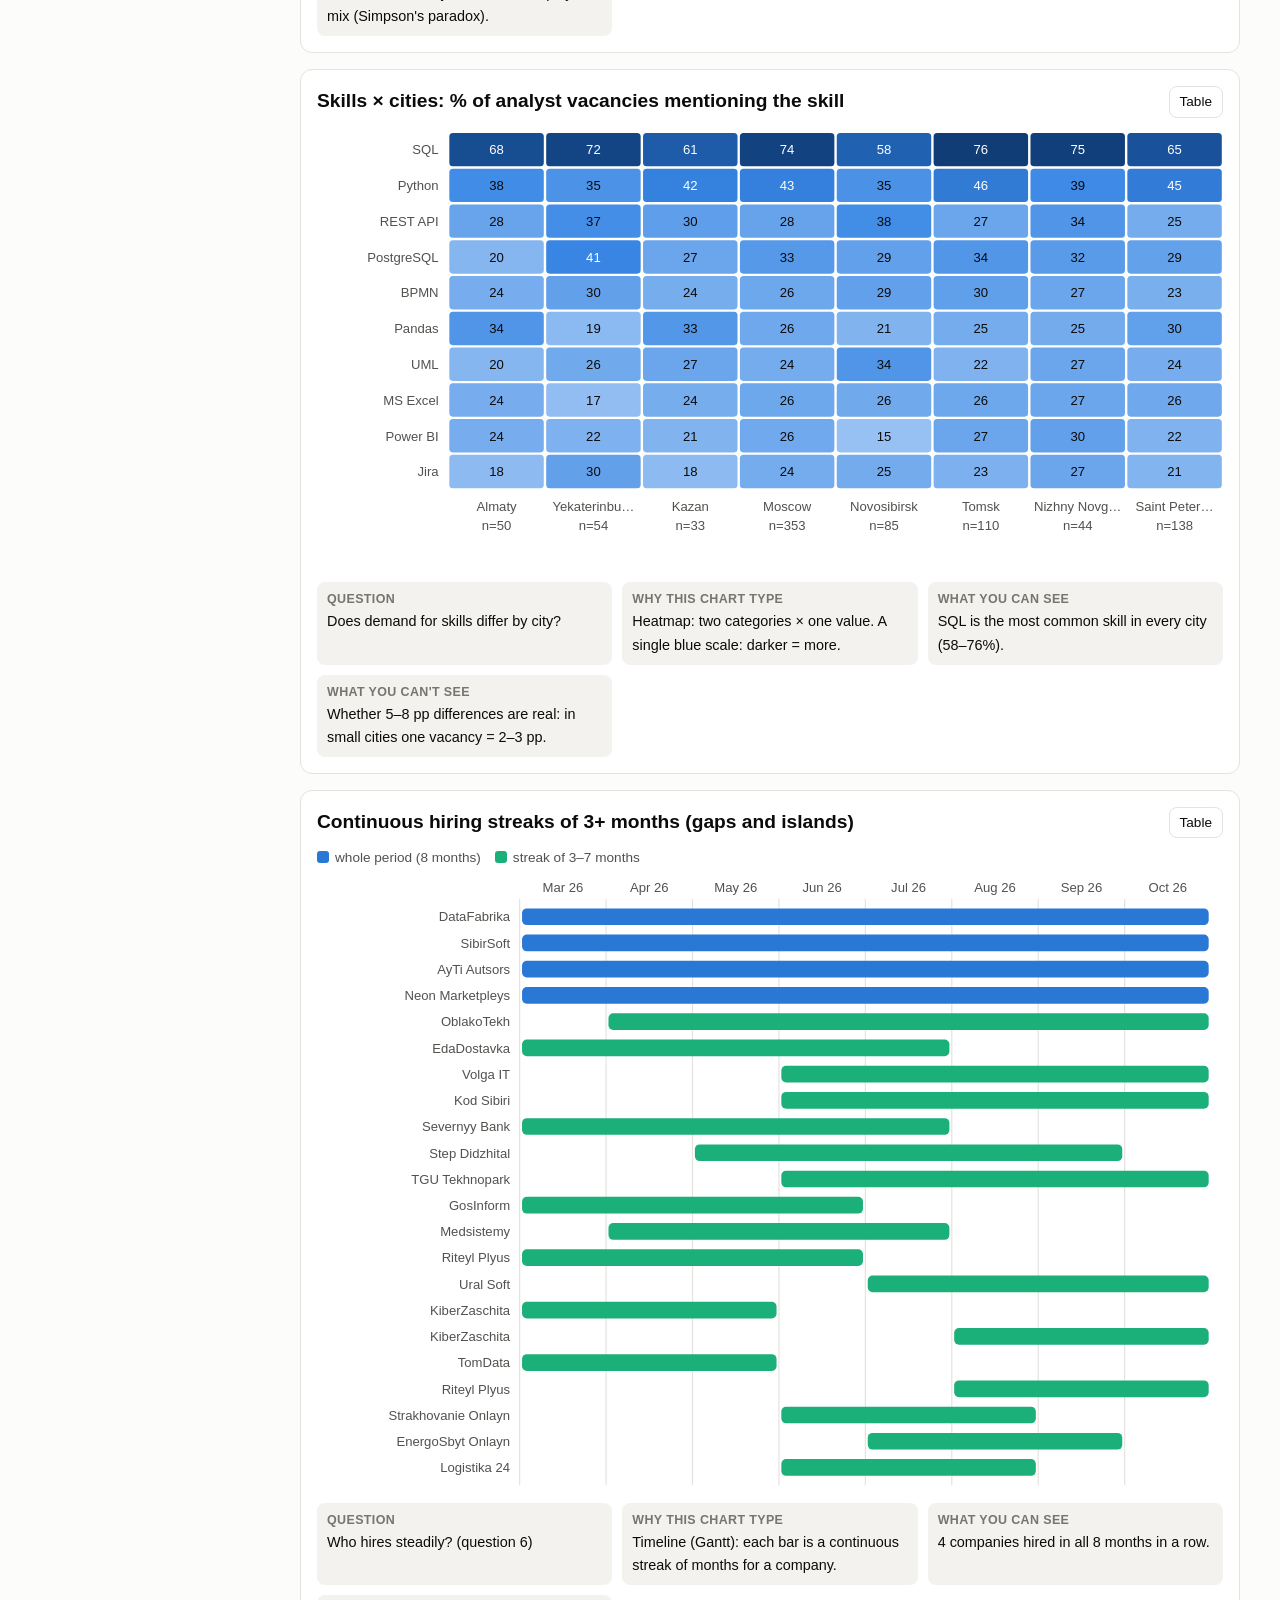
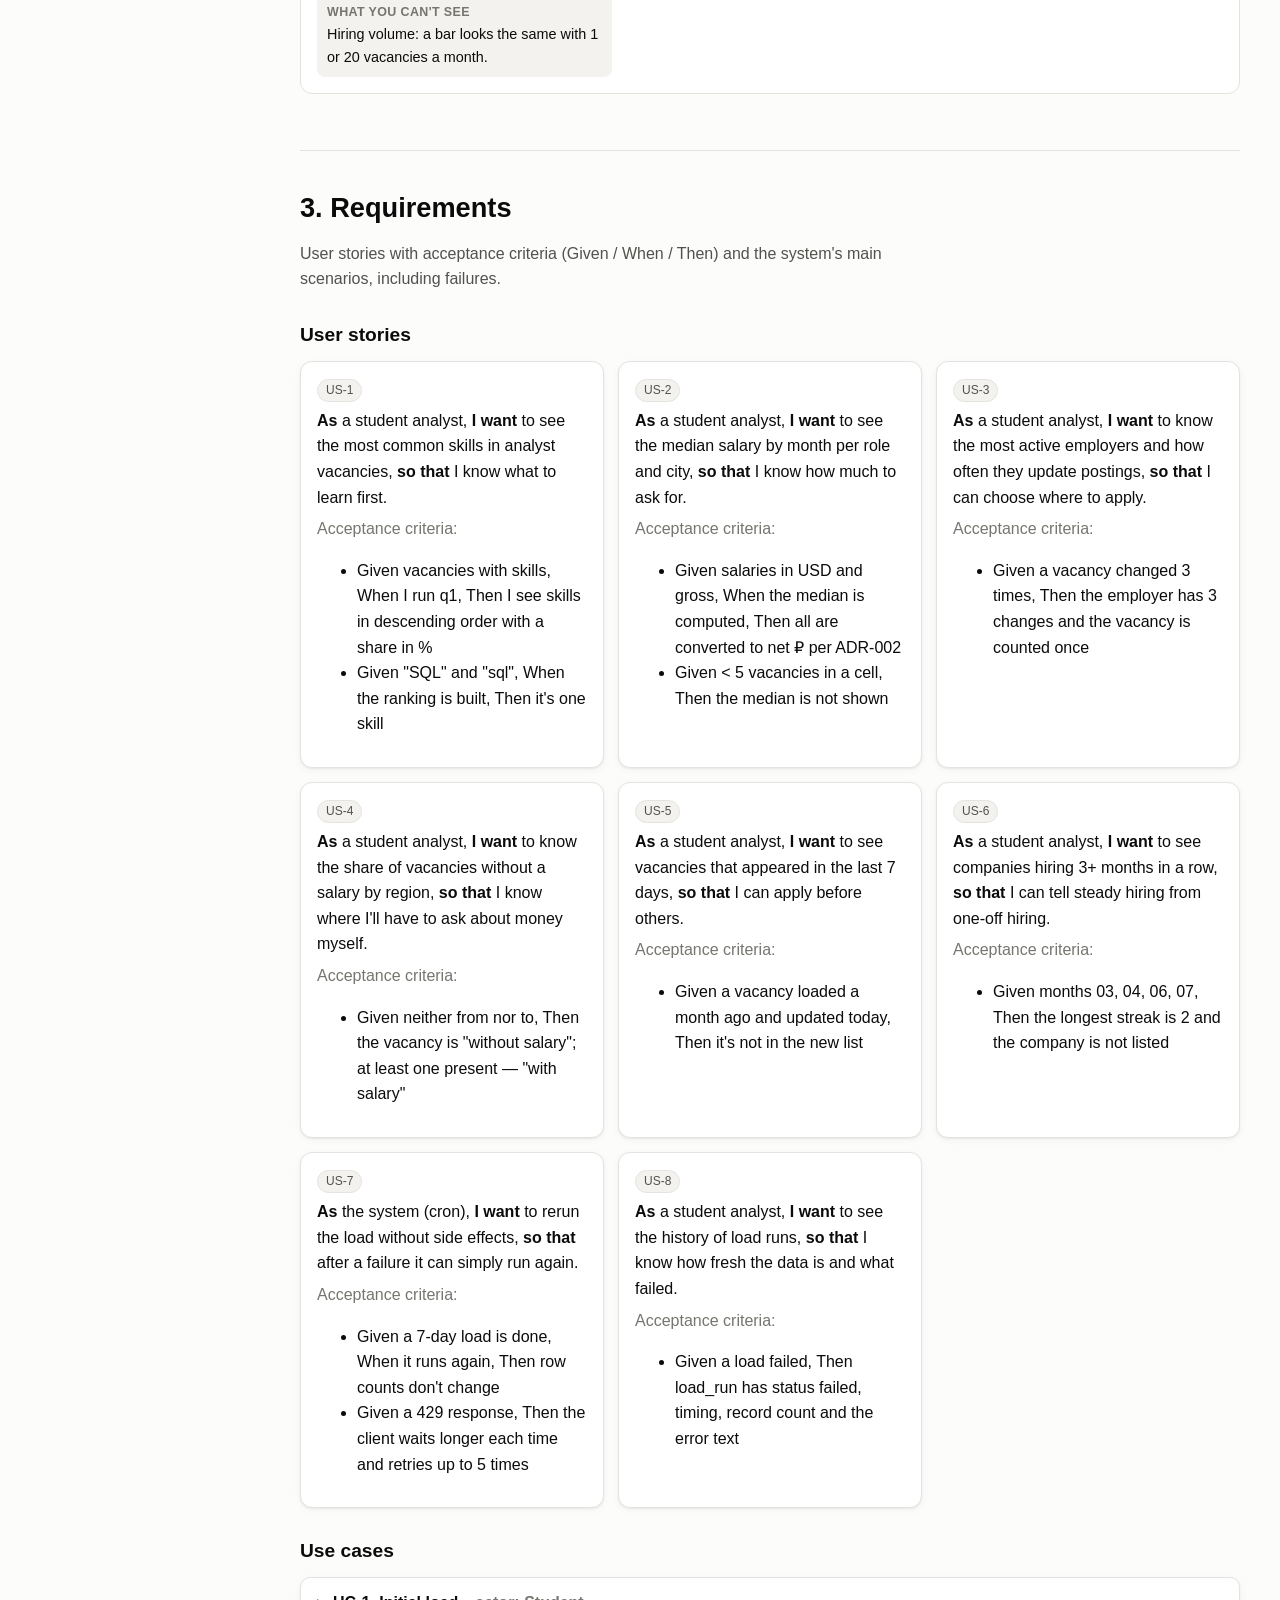
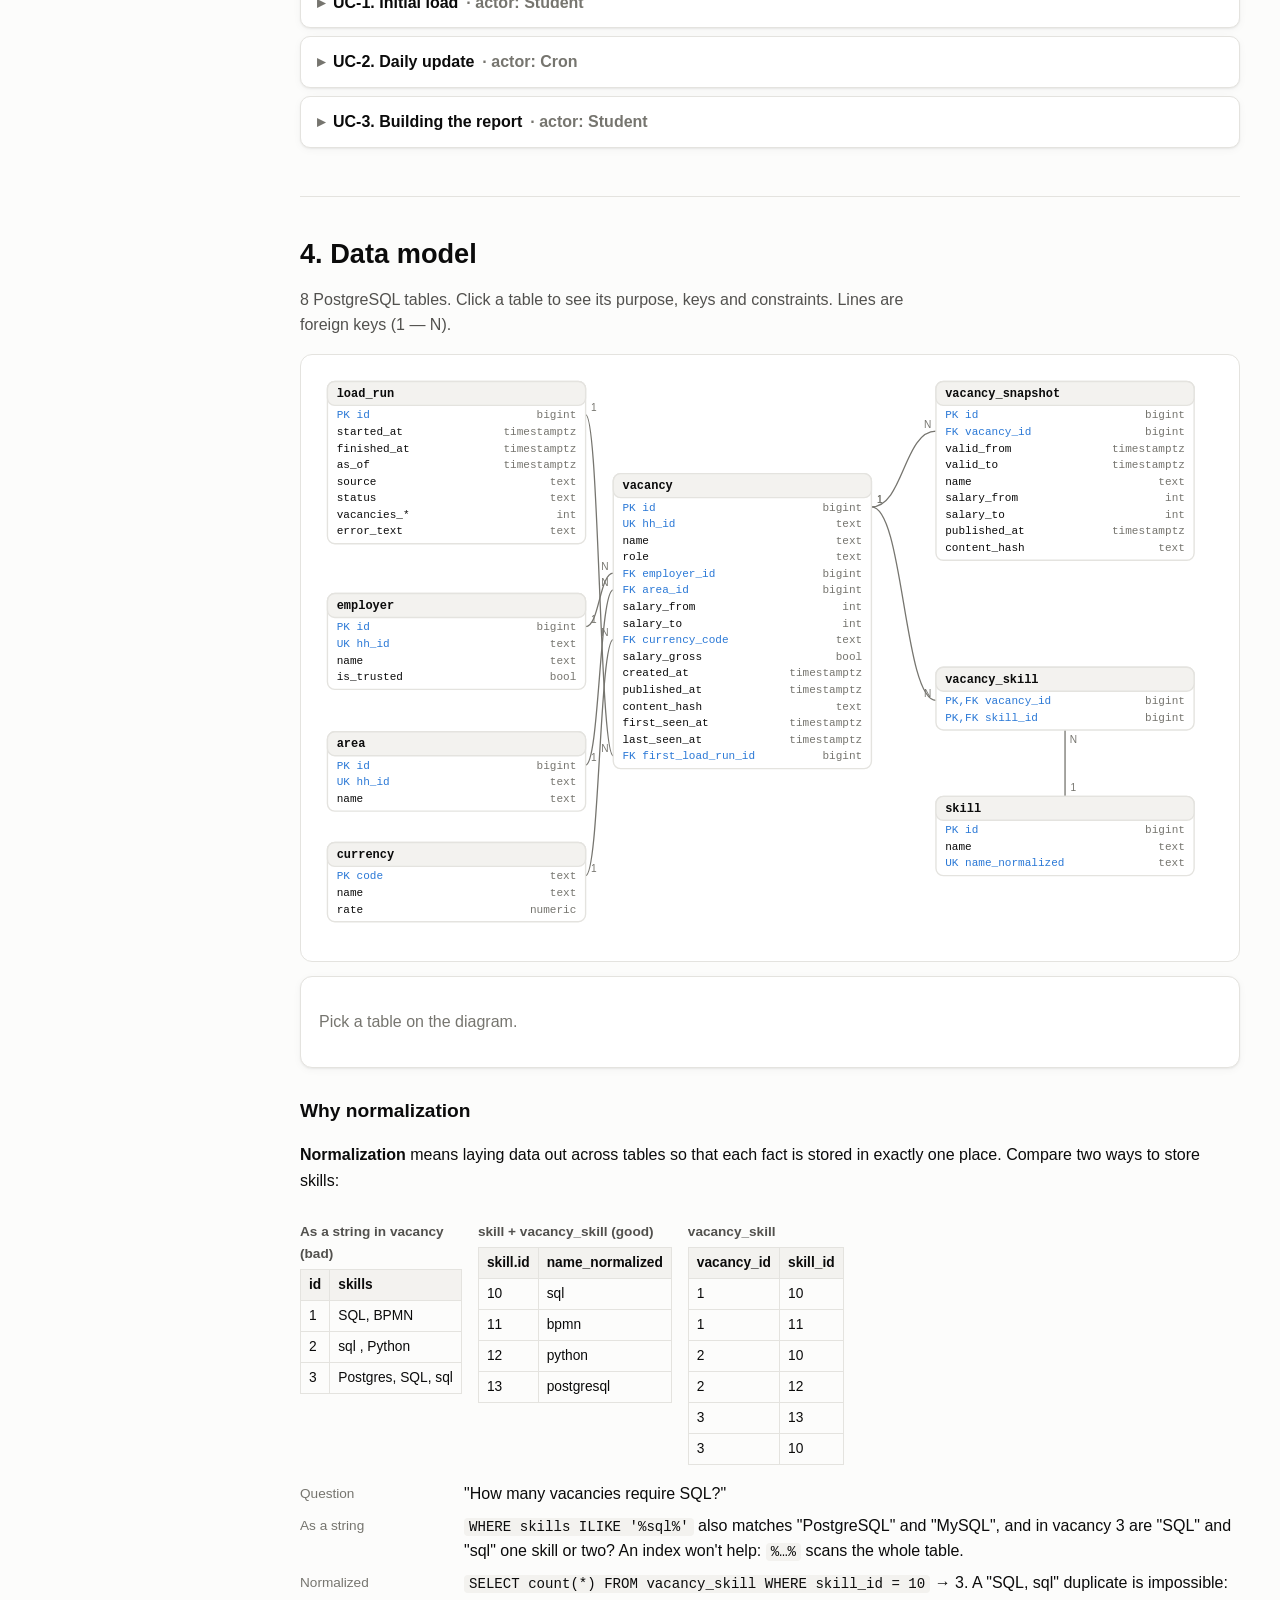
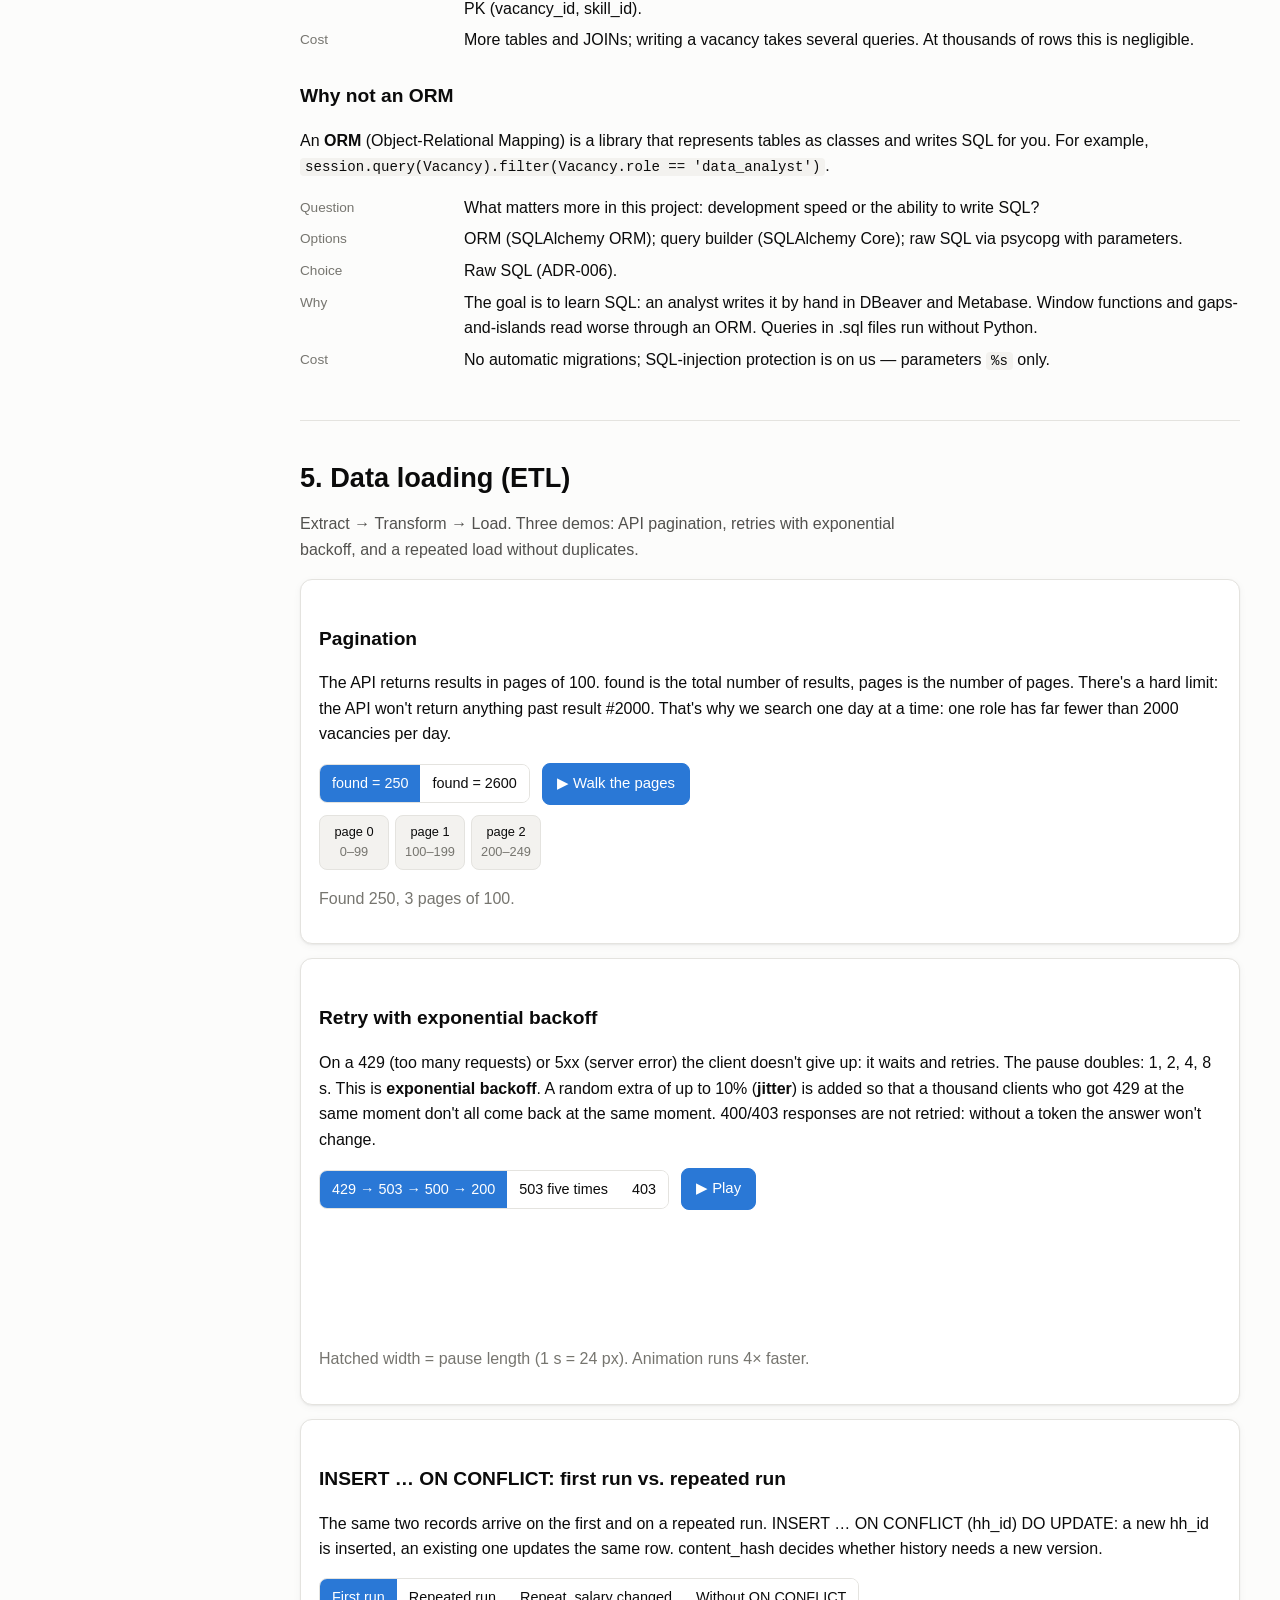
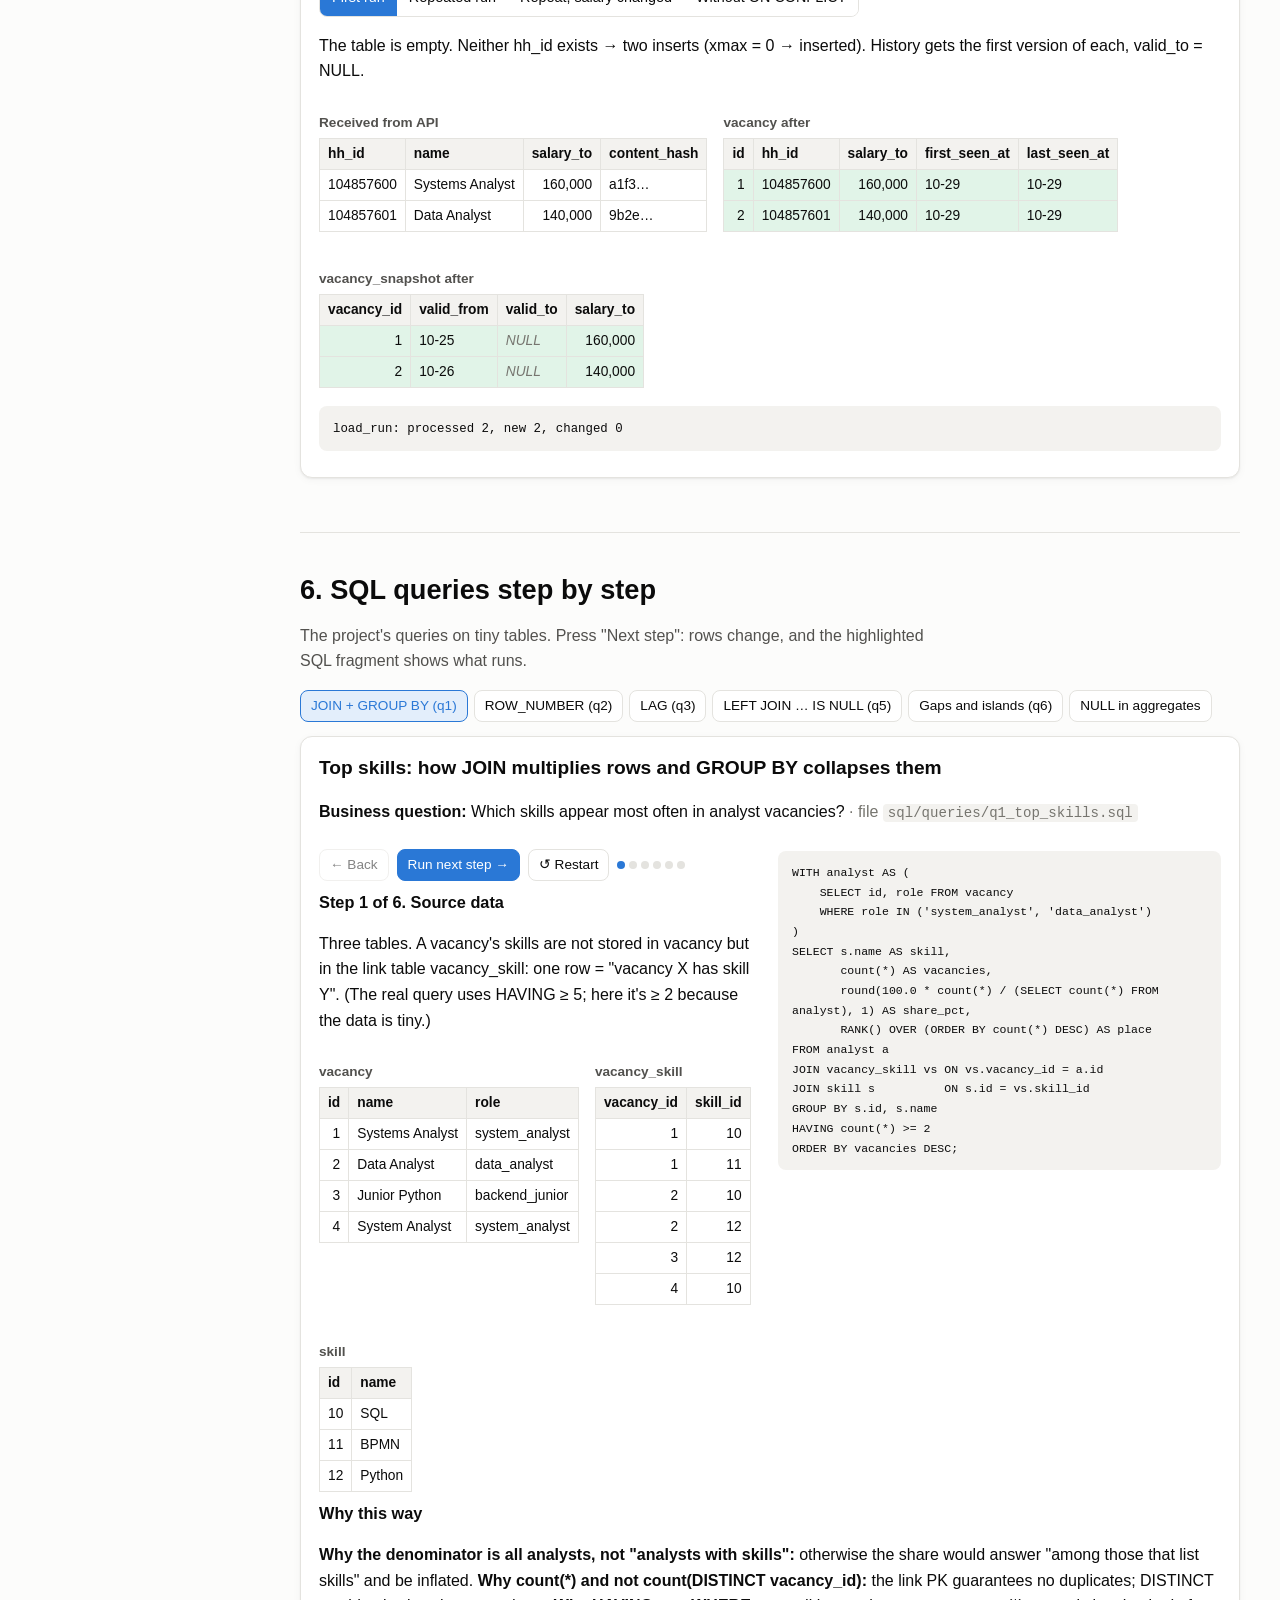
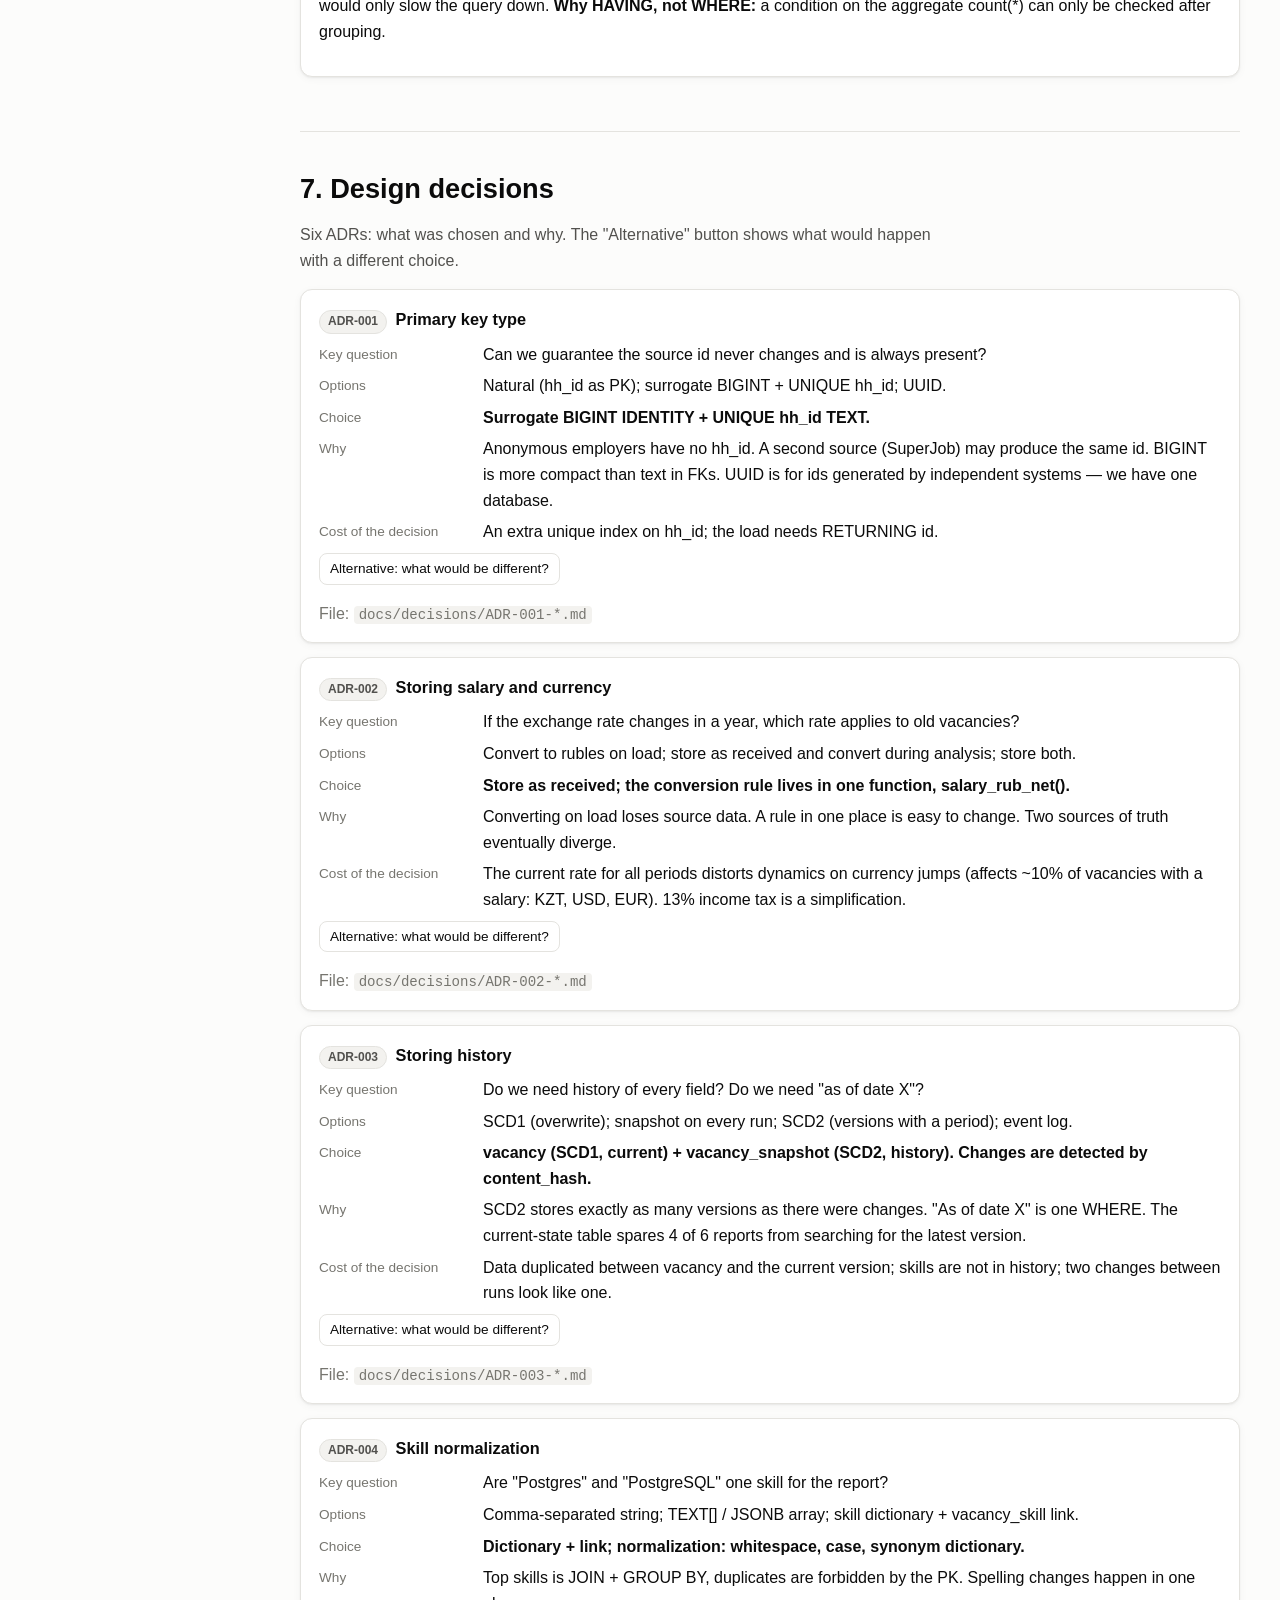
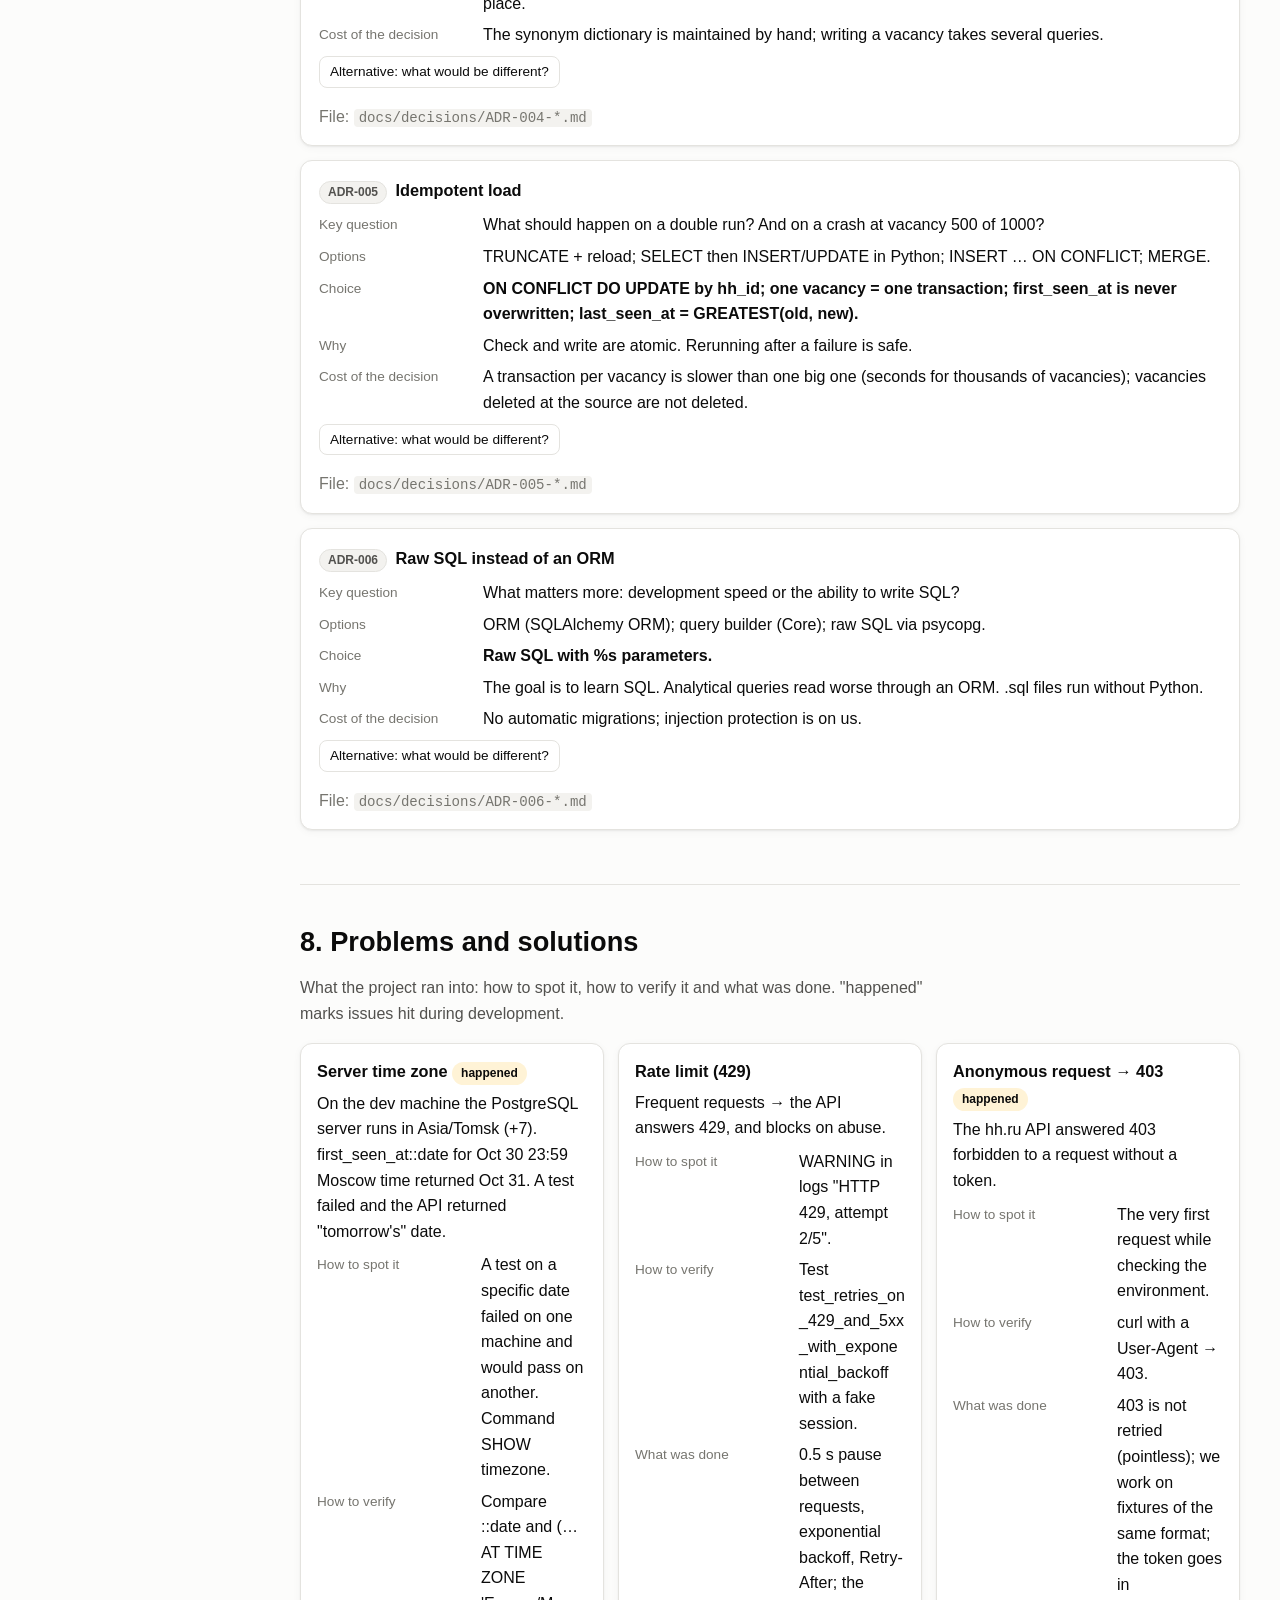
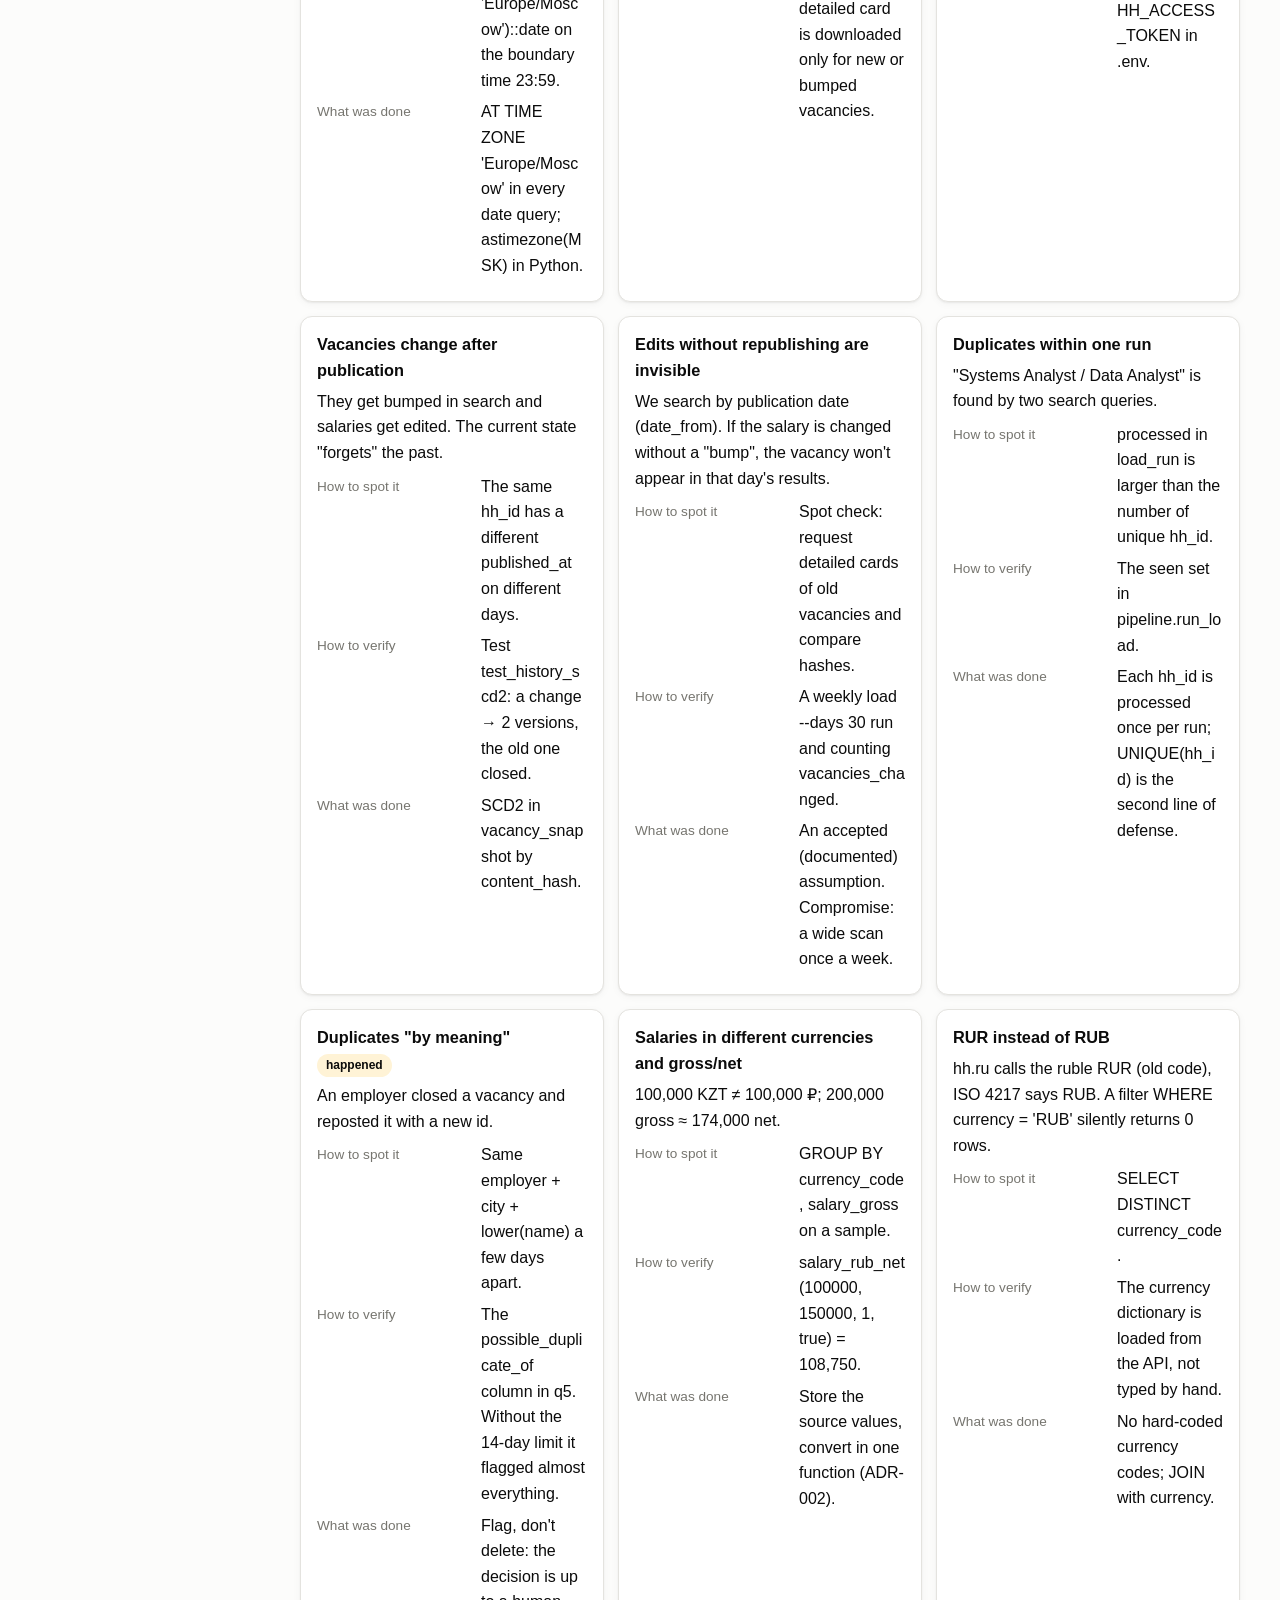
==== commit f5af1264: "Демо как витрина проекта: 8 разделов, README без учебных материалов" ====
--- a/explainer/index.html
+++ b/explainer/index.html
@@ -35,12 +35,10 @@
     <div class="panel" id="mapDetails"><p class="muted" data-i18n="mapPlaceholder"></p></div>
   </section>
 
-  <section id="thinking" class="section">
-    <h1 data-i18n="h_thinking"></h1>
-    <p class="lead" data-i18n="lead_thinking"></p>
-    <div id="thinkingSteps"></div>
-    <h2 data-i18n="h2_mistakes"></h2>
-    <div id="mistakes" class="cards"></div>
+  <section id="charts" class="section">
+    <h1 data-i18n="h_charts"></h1>
+    <p class="lead" data-i18n="lead_charts"></p>
+    <div id="chartList"></div>
   </section>
 
   <section id="requirements" class="section">
@@ -50,8 +48,6 @@
     <div id="stories" class="cards"></div>
     <h2 data-i18n="h2_usecases"></h2>
     <div id="usecases"></div>
-    <h2 data-i18n="h2_reqQuiz"></h2>
-    <div id="reqQuiz"></div>
   </section>
 
   <section id="model" class="section">
@@ -75,45 +71,16 @@
     <div id="sqlLesson"></div>
   </section>
 
-  <section id="glossary" class="section">
-    <h1 data-i18n="h_glossary"></h1>
-    <input type="search" id="glossarySearch" class="search" data-i18n-placeholder="glossarySearch" aria-label="Search">
-    <p class="muted" id="glossaryCount"></p>
-    <div id="glossaryList" class="glossary"></div>
-  </section>
-
   <section id="decisions" class="section">
     <h1 data-i18n="h_decisions"></h1>
     <p class="lead" data-i18n="lead_decisions"></p>
     <div id="adrList"></div>
   </section>
 
-  <section id="charts" class="section">
-    <h1 data-i18n="h_charts"></h1>
-    <p class="lead" data-i18n="lead_charts"></p>
-    <div id="chartList"></div>
-  </section>
-
   <section id="pitfalls" class="section">
     <h1 data-i18n="h_pitfalls"></h1>
     <p class="lead" data-i18n="lead_pitfalls"></p>
     <div id="pitfallList" class="cards"></div>
-  </section>
-
-  <section id="interview" class="section">
-    <h1 data-i18n="h_interview"></h1>
-    <p class="lead" data-i18n="lead_interview"></p>
-    <div class="row gap wrap" id="interviewFilters"></div>
-    <div id="interviewList"></div>
-  </section>
-
-  <section id="selfcheck" class="section">
-    <h1 data-i18n="h_selfcheck"></h1>
-    <p class="lead" data-i18n="lead_selfcheck"></p>
-    <div class="score" id="quizScore"></div>
-    <div id="quizList"></div>
-    <h2 data-i18n="h2_tasks"></h2>
-    <div id="taskList"></div>
   </section>
 
   <footer class="footer muted" data-i18n="footer"></footer>
